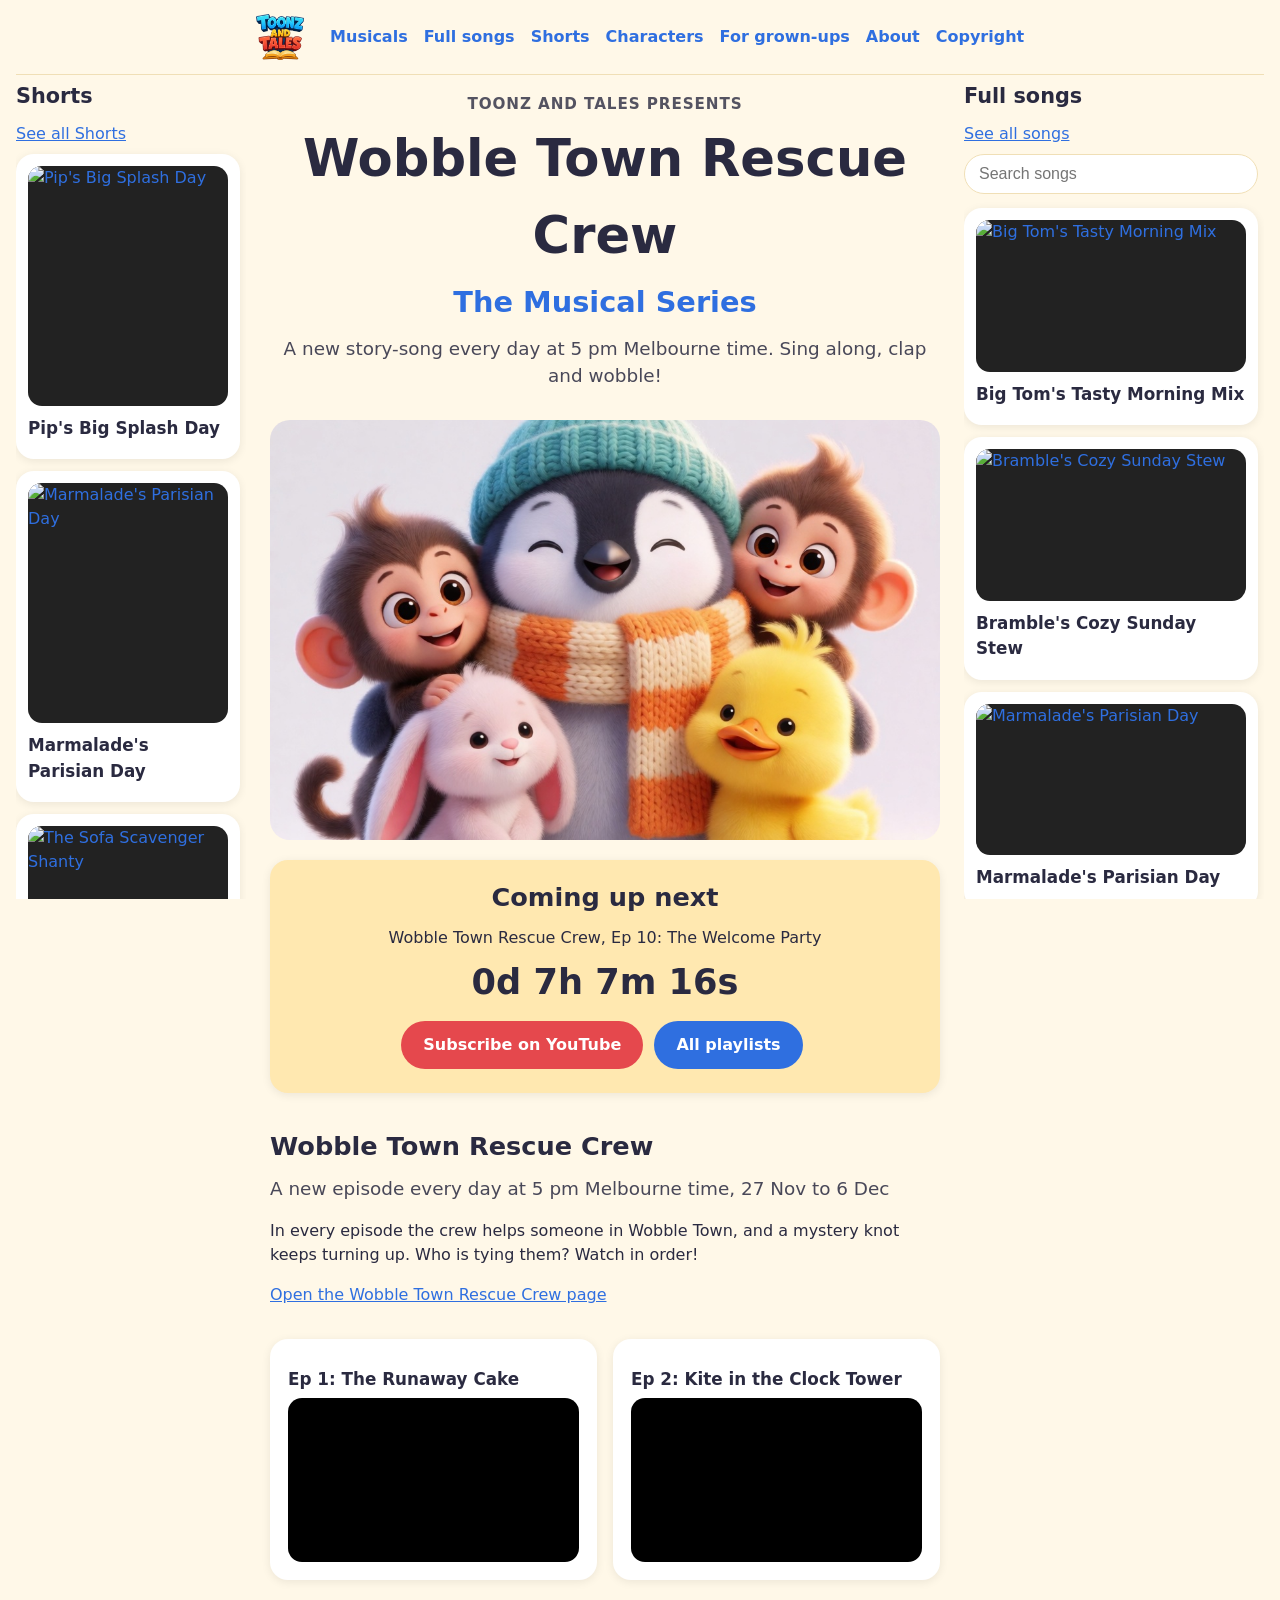
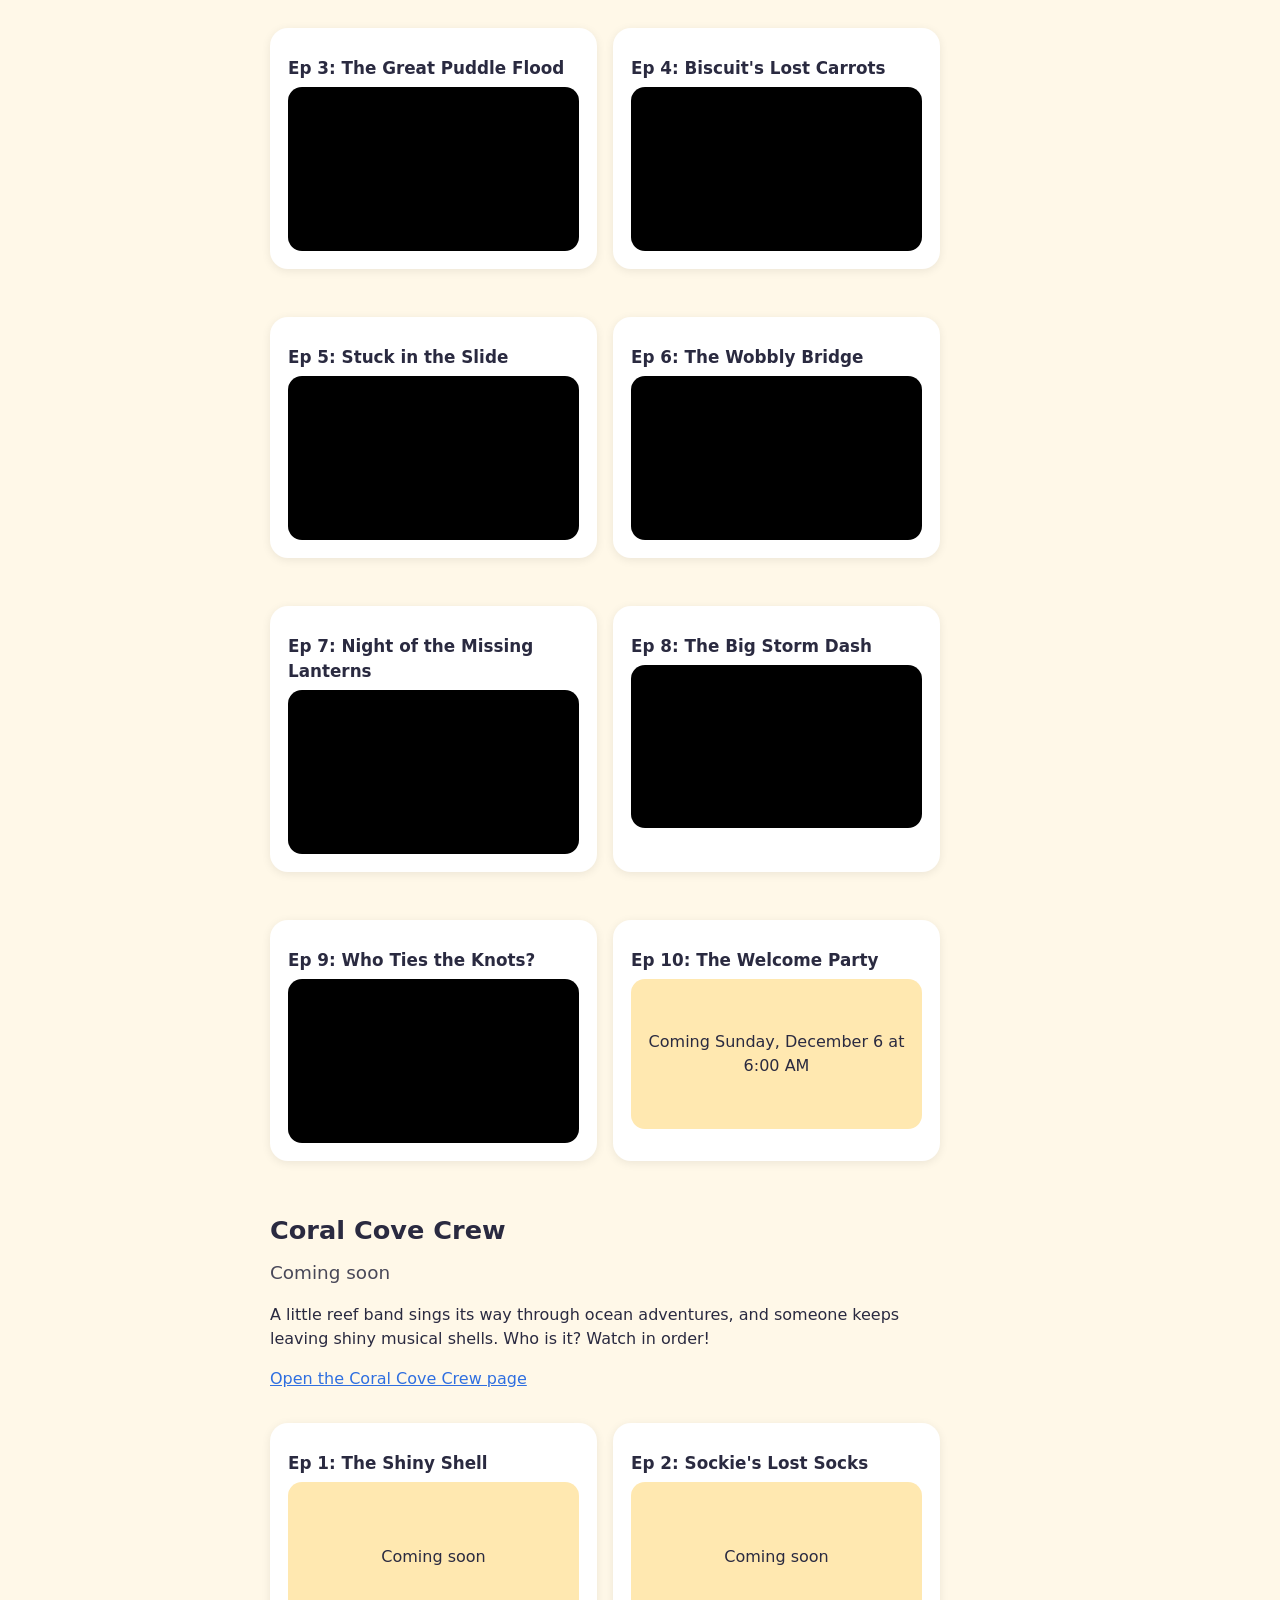
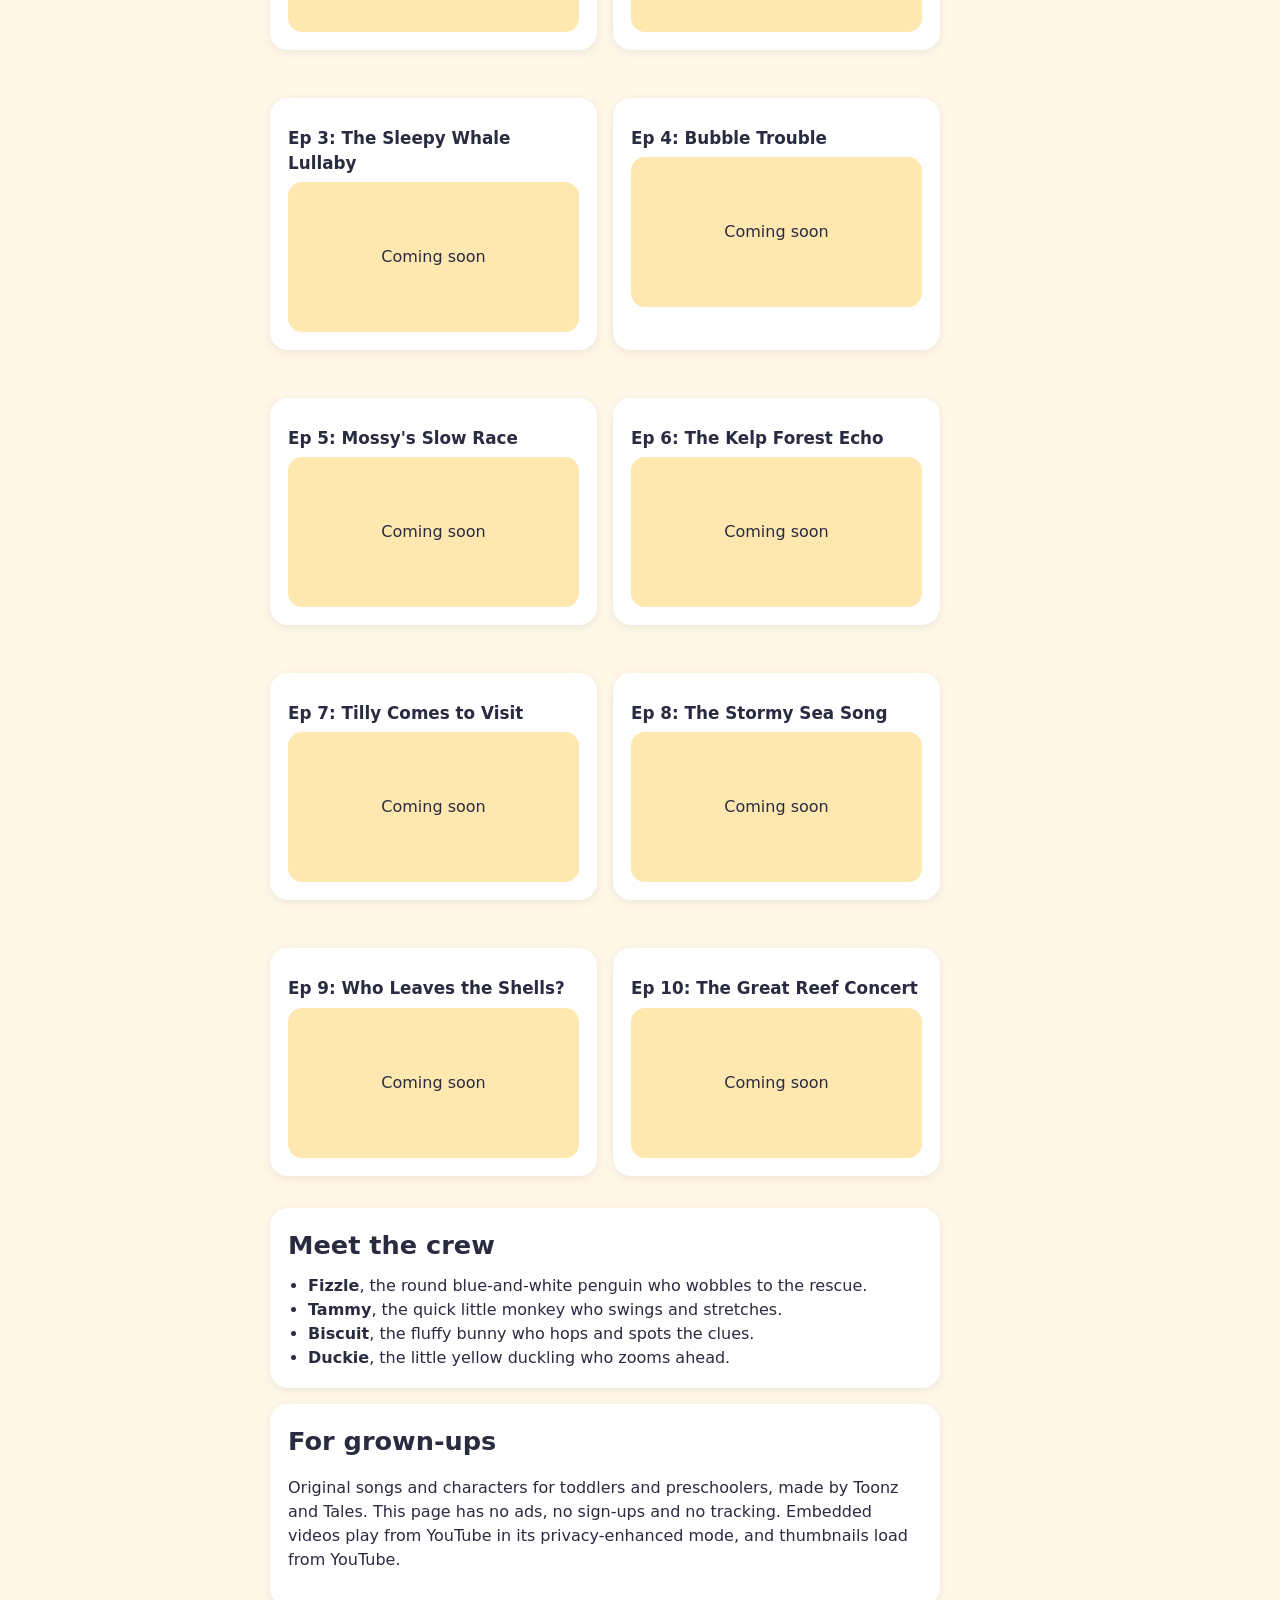
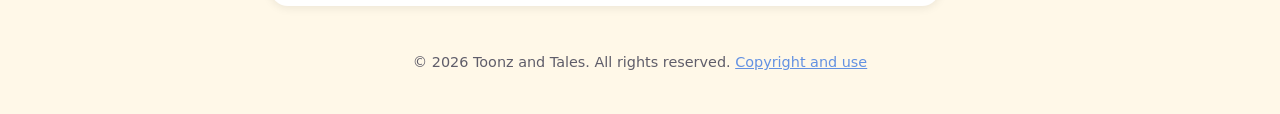
==== index.html @ c8cd6791 "Update videos" ====
<!doctype html>
<html lang="en">
<head>
<meta charset="utf-8">
<meta name="viewport" content="width=device-width, initial-scale=1">
<title>Toonz and Tales | Songs and stories for little ones</title>
<meta name="description" content="Original sing-along songs and Wobble Town Rescue Crew story-songs, a new episode every day. Made for toddlers and preschoolers.">
<meta property="og:title" content="Toonz and Tales">
<meta property="og:description" content="A new Wobble Town story-song every day at 5 pm Melbourne time.">
<meta property="og:image" content="crew.jpg">
<link rel="icon" type="image/png" sizes="192x192" href="/favicon.png">
<link rel="icon" href="/favicon.ico" sizes="any">
<link rel="apple-touch-icon" href="/apple-touch-icon.png">
<style>
  :root{--bg:#fff8e8;--ink:#2a2a40;--card:#ffffff;--accent:#e5484d;--accent2:#2f6fe0;--soft:#ffe8b0;--line:#f0dfb6}
  @media (prefers-color-scheme:dark){:root{--bg:#1c1b2e;--ink:#f5f1e6;--card:#2a2942;--soft:#3a3860;--line:#3a3860;--accent:#ff6b6b;--accent2:#6aa0ff}}
  *{box-sizing:border-box}
  body{margin:0;font-family:"Segoe UI",system-ui,sans-serif;background:var(--bg);color:var(--ink);line-height:1.5}
  a{color:var(--accent2)}
  .wrap{max-width:1500px;margin:0 auto;padding:0 16px}
  .layout{display:grid;gap:24px;grid-template-columns:minmax(0,1fr);grid-template-areas:"main" "songs" "shorts"}
  .layout>main{grid-area:main;min-width:0}
  .layout>#songs{grid-area:songs}
  .layout>#shorts{grid-area:shorts}
  @media (min-width:1100px){
    .layout{grid-template-columns:230px minmax(0,1fr) 300px;grid-template-areas:"shorts main songs"}
    .layout>aside{position:sticky;top:64px;align-self:start;max-height:calc(100vh - 76px);overflow:auto;padding-right:6px}
  }
  @keyframes flash{0%{box-shadow:0 0 0 0 var(--accent)}30%{box-shadow:0 0 0 6px var(--accent)}100%{box-shadow:0 0 0 0 transparent}}
  aside.flash{animation:flash 1.4s ease-out;border-radius:16px}
  aside h2{margin:6px 0 10px;font-size:1.3rem}
  aside .grid{grid-template-columns:1fr;gap:12px}
  aside .card{margin:0;padding:12px}
  #shorts .thumb{padding-top:120%}
  #songs .thumb{padding-top:56.25%}
  @media (min-width:700px) and (max-width:1099px){aside .grid{grid-template-columns:repeat(auto-fill,minmax(200px,1fr))}}
  html{scroll-padding-top:64px;scroll-behavior:smooth}
  nav{display:flex;gap:16px;flex-wrap:wrap;justify-content:center;padding:14px 0;font-weight:600;position:sticky;top:0;z-index:50;background:var(--bg);box-shadow:0 0 0 100vmax var(--bg);clip-path:inset(0 -100vmax);border-bottom:1px solid var(--line)}
  nav a{text-decoration:none}
  nav{align-items:center}
  nav .brand{display:flex;align-items:center;margin-right:10px}
  nav .brand img{height:46px;width:auto;display:block}
  .kicker{margin:0 0 4px;font-weight:700;letter-spacing:.06em;text-transform:uppercase;font-size:.95rem;opacity:.8}
  .series{margin:0 0 10px;font-size:clamp(1.2rem,3.4vw,1.8rem);font-weight:800;color:var(--accent2)}
  header{padding:18px 0 10px;text-align:center}
  h1{font-size:clamp(2rem,6vw,3.2rem);margin:0 0 8px}
  .tag{font-size:1.15rem;opacity:.85;margin:0}
  .hero img{width:100%;max-height:420px;object-fit:cover;border-radius:20px;display:block;margin:20px 0}
  .card{background:var(--card);border-radius:18px;padding:18px;margin:16px 0;box-shadow:0 2px 10px rgba(0,0,0,.08)}
  .next{background:var(--soft);text-align:center}
  #count{font-size:clamp(1.4rem,5vw,2.2rem);font-weight:700;margin:6px 0}
  .btn{display:inline-block;background:var(--accent);color:#fff;text-decoration:none;font-weight:700;padding:12px 22px;border-radius:999px;margin:6px 6px 6px 0}
  .btn.alt{background:var(--accent2)}
  .grid{display:grid;gap:16px;grid-template-columns:repeat(auto-fill,minmax(270px,1fr))}
  .frame{position:relative;padding-top:56.25%;border-radius:14px;overflow:hidden;background:#000}
  .frame iframe{position:absolute;inset:0;width:100%;height:100%;border:0}
  .soon{display:grid;place-items:center;text-align:center;background:var(--soft);border-radius:14px;padding:30px 12px;min-height:150px}
  .thumb{display:block;position:relative;padding-top:56.25%;border-radius:14px;overflow:hidden;background:#222}
  .thumb img{position:absolute;inset:0;width:100%;height:100%;object-fit:cover}
  .short .thumb{padding-top:140%}
  h2{margin:34px 0 10px;font-size:1.6rem}
  h3{margin:10px 0 6px;font-size:1.05rem}
  ul.crew{padding-left:20px;margin:0}
  .empty{opacity:.7}
  footer{text-align:center;opacity:.75;font-size:.9rem;padding:30px 0 40px}
</style>



<!--SEO-HEAD-->
<link rel="canonical" href="https://toonzandtales.github.io/">
<meta name="robots" content="index,follow,max-image-preview:large,max-video-preview:-1">
<meta property="og:type" content="website">
<meta property="og:url" content="https://toonzandtales.github.io/">
<meta property="og:image" content="https://toonzandtales.github.io/crew.jpg">
<meta name="twitter:card" content="summary_large_image">
<link rel="alternate" type="text/plain" href="https://toonzandtales.github.io/llms.txt" title="Summary for language models">
<script type="application/ld+json">[{"@context":"https://schema.org","@type":"WebSite","name":"Toonz and Tales","url":"https://toonzandtales.github.io/","description":"Original sing-along songs and weekly story-song musicals for toddlers and preschoolers."},{"@context":"https://schema.org","@type":"Organization","name":"Toonz and Tales","url":"https://toonzandtales.github.io/","logo":"https://toonzandtales.github.io/crew.jpg","sameAs":["https://www.youtube.com/@ToonzAndTales"]},{"@context":"https://schema.org","@type":"TVSeries","name":"Wobble Town Rescue Crew","description":"In every episode the crew helps someone in Wobble Town, and a mystery knot keeps turning up. Who is tying them? Watch in order!","url":"https://toonzandtales.github.io/wobble-town/","image":"https://toonzandtales.github.io/characters/img/fizzle-and-friends.jpg","genre":"Kids music","numberOfEpisodes":10,"productionCompany":{"@type":"Organization","name":"Toonz and Tales"}},{"@context":"https://schema.org","@type":"TVSeries","name":"Coral Cove Crew","description":"A little reef band sings its way through ocean adventures, and someone keeps leaving shiny musical shells. Who is it? Watch in order!","url":"https://toonzandtales.github.io/coral-cove/","image":"https://toonzandtales.github.io/characters/img/coral-cove-crew.jpg","genre":"Kids music","numberOfEpisodes":10,"productionCompany":{"@type":"Organization","name":"Toonz and Tales"}},{"@context":"https://schema.org","@type":"VideoObject","name":"Wobble Town Rescue Crew, Ep 1: The Runaway Cake","description":"Episode 1 of Wobble Town Rescue Crew, a weekly sing-along story-song for toddlers and preschoolers.","thumbnailUrl":"https://i.ytimg.com/vi/CPR_nVhjciA/hqdefault.jpg","uploadDate":"2026-11-25T05:24:04.657Z","embedUrl":"https://www.youtube.com/embed/CPR_nVhjciA","contentUrl":"https://www.youtube.com/watch?v=CPR_nVhjciA","isFamilyFriendly":true,"publisher":{"@type":"Organization","name":"Toonz and Tales"}},{"@context":"https://schema.org","@type":"VideoObject","name":"Big Tom's Tasty Morning Mix","description":"A sing-along kids song by Toonz and Tales.","thumbnailUrl":"https://i.ytimg.com/vi/O6t5YRpxV4g/hqdefault.jpg","uploadDate":"2026-11-22T18:20:29.760Z","embedUrl":"https://www.youtube.com/embed/O6t5YRpxV4g","contentUrl":"https://www.youtube.com/watch?v=O6t5YRpxV4g","isFamilyFriendly":true,"publisher":{"@type":"Organization","name":"Toonz and Tales"}},{"@context":"https://schema.org","@type":"VideoObject","name":"Bramble's Cozy Sunday Stew","description":"A sing-along kids song by Toonz and Tales.","thumbnailUrl":"https://i.ytimg.com/vi/dH3qv6Fz60w/hqdefault.jpg","uploadDate":"2026-11-22T08:47:10.599Z","embedUrl":"https://www.youtube.com/embed/dH3qv6Fz60w","contentUrl":"https://www.youtube.com/watch?v=dH3qv6Fz60w","isFamilyFriendly":true,"publisher":{"@type":"Organization","name":"Toonz and Tales"}},{"@context":"https://schema.org","@type":"VideoObject","name":"Marmalade's Parisian Day","description":"A sing-along kids song by Toonz and Tales.","thumbnailUrl":"https://i.ytimg.com/vi/Ny1HU6Z0jtk/hqdefault.jpg","uploadDate":"2026-11-22T04:47:27.176Z","embedUrl":"https://www.youtube.com/embed/Ny1HU6Z0jtk","contentUrl":"https://www.youtube.com/watch?v=Ny1HU6Z0jtk","isFamilyFriendly":true,"publisher":{"@type":"Organization","name":"Toonz and Tales"}},{"@context":"https://schema.org","@type":"VideoObject","name":"Mina's Stardust Count","description":"A sing-along kids song by Toonz and Tales.","thumbnailUrl":"https://i.ytimg.com/vi/t1vUrQsjlvI/hqdefault.jpg","uploadDate":"2026-11-22T14:58:28.505Z","embedUrl":"https://www.youtube.com/embed/t1vUrQsjlvI","contentUrl":"https://www.youtube.com/watch?v=t1vUrQsjlvI","isFamilyFriendly":true,"publisher":{"@type":"Organization","name":"Toonz and Tales"}},{"@context":"https://schema.org","@type":"VideoObject","name":"Pip's Big Splash Day","description":"A sing-along kids song by Toonz and Tales.","thumbnailUrl":"https://i.ytimg.com/vi/-ytxK56r62A/hqdefault.jpg","uploadDate":"2026-11-22T04:47:18.398Z","embedUrl":"https://www.youtube.com/embed/-ytxK56r62A","contentUrl":"https://www.youtube.com/watch?v=-ytxK56r62A","isFamilyFriendly":true,"publisher":{"@type":"Organization","name":"Toonz and Tales"}},{"@context":"https://schema.org","@type":"VideoObject","name":"Polite Paws and Roar","description":"A sing-along kids song by Toonz and Tales.","thumbnailUrl":"https://i.ytimg.com/vi/LEQ7MlkByX8/hqdefault.jpg","uploadDate":"2026-11-22T12:16:39.323Z","embedUrl":"https://www.youtube.com/embed/LEQ7MlkByX8","contentUrl":"https://www.youtube.com/watch?v=LEQ7MlkByX8","isFamilyFriendly":true,"publisher":{"@type":"Organization","name":"Toonz and Tales"}},{"@context":"https://schema.org","@type":"VideoObject","name":"The Sofa Scavenger Shanty","description":"A sing-along kids song by Toonz and Tales.","thumbnailUrl":"https://i.ytimg.com/vi/3wJ2c8BfStg/hqdefault.jpg","uploadDate":"2026-11-22T04:47:34.574Z","embedUrl":"https://www.youtube.com/embed/3wJ2c8BfStg","contentUrl":"https://www.youtube.com/watch?v=3wJ2c8BfStg","isFamilyFriendly":true,"publisher":{"@type":"Organization","name":"Toonz and Tales"}},{"@context":"https://schema.org","@type":"VideoObject","name":"Zuzu's Sky Swim","description":"A sing-along kids song by Toonz and Tales.","thumbnailUrl":"https://i.ytimg.com/vi/DzsxuQw3p8Q/hqdefault.jpg","uploadDate":"2026-11-22T16:33:25.441Z","embedUrl":"https://www.youtube.com/embed/DzsxuQw3p8Q","contentUrl":"https://www.youtube.com/watch?v=DzsxuQw3p8Q","isFamilyFriendly":true,"publisher":{"@type":"Organization","name":"Toonz and Tales"}}]</script>
<!--/SEO-HEAD-->
</head>
<body>
<div class="wrap">
  <nav aria-label="Sections">
    <a class="brand" href="/" aria-label="Toonz and Tales home"><img src="/logo.png" alt="Toonz and Tales"></a>
    <a href="#musicals">Musicals</a>
    <a href="/songs/">Full songs</a>
    <a href="/shorts/">Shorts</a>
    <a href="/characters/">Characters</a>
    <a href="#grownups">For grown-ups</a>
    <a href="/about/">About</a>
    <a href="/copyright/">Copyright</a>
  </nav>

  <div class="layout">
  <main>
  <header>
    <p class="kicker">Toonz and Tales presents</p>
    <h1 id="seriesName">Wobble Town Rescue Crew</h1>
    <p class="series" id="seriesSub">The Musical Series</p>
    <p class="tag">A new story-song every day at 5 pm Melbourne time. Sing along, clap and wobble!</p>
  </header>

  <div class="hero"><img src="crew.jpg" alt="Fizzle the penguin, Tammy the monkey, Biscuit the bunny and Duckie the duckling"></div>

  <section class="card next" aria-live="polite">
    <h2 style="margin-top:0">Coming up next</h2>
    <div id="nextTitle"></div>
    <div id="count">&nbsp;</div>
    <div>
      <a class="btn" href="https://www.youtube.com/@ToonzAndTales?sub_confirmation=1" target="_blank" rel="noopener">Subscribe on YouTube</a>
      <a class="btn alt" href="https://www.youtube.com/@ToonzAndTales/playlists" target="_blank" rel="noopener">All playlists</a>
    </div>
  </section>

  <section id="musicals"></section>

  

  

  <section id="crew" class="card">
    <h2 style="margin-top:0">Meet the crew</h2>
    <ul class="crew">
      <li><b>Fizzle</b>, the round blue-and-white penguin who wobbles to the rescue.</li>
      <li><b>Tammy</b>, the quick little monkey who swings and stretches.</li>
      <li><b>Biscuit</b>, the fluffy bunny who hops and spots the clues.</li>
      <li><b>Duckie</b>, the little yellow duckling who zooms ahead.</li>
    </ul>
  </section>

  <section id="grownups" class="card">
    <h2 style="margin-top:0">For grown-ups</h2>
    <p>Original songs and characters for toddlers and preschoolers, made by Toonz and Tales. This page has no ads, no sign-ups and no tracking. Embedded videos play from YouTube in its privacy-enhanced mode, and thumbnails load from YouTube.</p>
  </section>

  
  </main>
  <aside id="songs" aria-label="Full songs">
    <h2>Full songs</h2>
    <p style="margin:0 0 8px"><a href="/songs/">See all songs</a></p>
    <input id="search" type="search" placeholder="Search songs" aria-label="Search songs" style="width:100%;padding:10px 14px;border-radius:999px;border:1px solid var(--line);background:var(--card);color:var(--ink);font-size:1rem">
    <div class="grid" id="songGrid" style="margin-top:14px"></div>
    <p><button class="btn alt" id="moreSongs" hidden style="border:0;cursor:pointer">Show more songs</button></p>
    <p class="empty" id="songEmpty" hidden>New songs are on the way.</p>
  </aside>
  <aside id="shorts" aria-label="Shorts">
    <h2>Shorts</h2>
    <p style="margin:0 0 8px"><a href="/shorts/">See all Shorts</a></p>
    <div class="grid" id="shortGrid"></div>
    <p class="empty" id="shortEmpty" hidden>Short clips are coming soon.</p>
  </aside>
</div>
                              
  
                  
              <!--STATIC-INDEX-->
<div id="static-index"><h2>All videos</h2><h3>Wobble Town Rescue Crew</h3><p>In every episode the crew helps someone in Wobble Town, and a mystery knot keeps turning up. Who is tying them? Watch in order!</p><ol><li><a href="https://www.youtube.com/watch?v=CPR_nVhjciA" target="_blank" rel="noopener">Ep 1: The Runaway Cake</a></li></ol><h3>Coral Cove Crew</h3><p>A little reef band sings its way through ocean adventures, and someone keeps leaving shiny musical shells. Who is it? Watch in order!</p><ol></ol><h3>Songs</h3><ul><li><a href="https://www.youtube.com/watch?v=O6t5YRpxV4g" target="_blank" rel="noopener">Big Tom's Tasty Morning Mix</a></li><li><a href="https://www.youtube.com/watch?v=dH3qv6Fz60w" target="_blank" rel="noopener">Bramble's Cozy Sunday Stew</a></li><li><a href="https://www.youtube.com/watch?v=Ny1HU6Z0jtk" target="_blank" rel="noopener">Marmalade's Parisian Day</a></li><li><a href="https://www.youtube.com/watch?v=t1vUrQsjlvI" target="_blank" rel="noopener">Mina's Stardust Count</a></li><li><a href="https://www.youtube.com/watch?v=-ytxK56r62A" target="_blank" rel="noopener">Pip's Big Splash Day</a></li><li><a href="https://www.youtube.com/watch?v=LEQ7MlkByX8" target="_blank" rel="noopener">Polite Paws and Roar</a></li><li><a href="https://www.youtube.com/watch?v=3wJ2c8BfStg" target="_blank" rel="noopener">The Sofa Scavenger Shanty</a></li><li><a href="https://www.youtube.com/watch?v=DzsxuQw3p8Q" target="_blank" rel="noopener">Zuzu's Sky Swim</a></li></ul><h3>Shorts</h3><ul><li><a href="https://www.youtube.com/watch?v=U56f0s_wBjw" target="_blank" rel="noopener">Pip's Big Splash Day</a></li><li><a href="https://www.youtube.com/watch?v=TzFqGktpkzI" target="_blank" rel="noopener">Marmalade's Parisian Day</a></li><li><a href="https://www.youtube.com/watch?v=INZGyprFcrI" target="_blank" rel="noopener">The Sofa Scavenger Shanty</a></li><li><a href="https://www.youtube.com/watch?v=GIYrZ2pEJ_w" target="_blank" rel="noopener">Bramble's Cozy Sunday Stew</a></li><li><a href="https://www.youtube.com/watch?v=Dga81PP4SZY" target="_blank" rel="noopener">Polite Paws and Roar</a></li><li><a href="https://www.youtube.com/watch?v=ZYbr4voJUFg" target="_blank" rel="noopener">Mina's Stardust Count</a></li><li><a href="https://www.youtube.com/watch?v=wjUPsBioOWI" target="_blank" rel="noopener">Zuzu's Sky Swim</a></li><li><a href="https://www.youtube.com/watch?v=_QBNHRAqLg0" target="_blank" rel="noopener">Big Tom's Tasty Morning Mix</a></li></ul><p><a href="https://www.youtube.com/@ToonzAndTales" target="_blank" rel="noopener">Toonz and Tales on YouTube</a></p></div>
<!--/STATIC-INDEX-->
  <footer>&copy; 2026 Toonz and Tales. All rights reserved. <a href="/copyright/">Copyright and use</a></footer>
</div>

<script>
  function el(tag, cls, text){ var e=document.createElement(tag); if(cls) e.className=cls; if(text) e.textContent=text; return e; }
  function thumb(id, title){
    var a=el("a","thumb"); a.href="https://www.youtube.com/watch?v="+id; a.target="_blank"; a.rel="noopener"; a.title=title;
    var i=el("img"); i.src="https://i.ytimg.com/vi/"+id+"/hqdefault.jpg"; i.alt=title; i.loading="lazy"; a.appendChild(i); return a;
  }
  var nextUp = null;

  // One section per musical. m.schedule[n-1] is episode n's release time (null = not scheduled yet, shown as "Coming soon");
  // "planned" holds the working titles. Series with nothing released yet come after the ones that are running.
  function renderMusical(m, host){
    var now=Date.now(), made={}, sched=m.schedule||[];
    (m.episodes||[]).forEach(function(e){ made[e.n]=e; });
    var sec=el("div"); sec.id=m.slug;
    sec.appendChild(el("h2",null,m.name));
    if(m.scheduleText) sec.appendChild(el("p","tag",m.scheduleText));
    sec.appendChild(el("p",null,m.blurb)); var pl=el("p"); var pa=el("a",null,"Open the "+m.name+" page"); pa.href="/"+m.slug+"/"; pl.appendChild(pa); sec.appendChild(pl);
    var grid=el("div","grid"); sec.appendChild(grid);
    var total=Math.max(m.planned.length, (m.episodes||[]).length);
    for(var n=1;n<=total;n++){
      var e=made[n], t=sched[n-1]?Date.parse(sched[n-1]):NaN, box=el("div","card");
      box.appendChild(el("h3",null,"Ep "+n+": "+(e?e.title:m.planned[n-1])));
      if(isNaN(t)){
        box.appendChild(el("div","soon","Coming soon"));
      } else if(e && t<=now){
        var f=el("div","frame"), i=el("iframe");
        i.src="https://www.youtube-nocookie.com/embed/"+e.id; i.title="Ep "+n+": "+e.title; i.loading="lazy"; i.allowFullscreen=true;
        f.appendChild(i); box.appendChild(f);
      } else {
        box.appendChild(el("div","soon","Coming "+new Date(t).toLocaleString([],{weekday:"long",day:"numeric",month:"long",hour:"numeric",minute:"2-digit"})));
        if(!nextUp || t<nextUp.t) nextUp={musical:m.name,n:n,title:(e?e.title:m.planned[n-1]),t:t};
      }
      grid.appendChild(box);
    }
    host.appendChild(sec);
  }

  // Song library: search box and "show more" so a long list stays quick.
  function songLibrary(songs){
    var grid=document.getElementById("songGrid"), more=document.getElementById("moreSongs"), q=document.getElementById("search"), shown=12, term="";
    if(!songs.length){ document.getElementById("songEmpty").hidden=false; q.hidden=true; return; }
    function draw(){
      grid.textContent="";
      var list=songs.filter(function(s){ return s.title.toLowerCase().indexOf(term)>-1; });
      list.slice(0,shown).forEach(function(v){ var c=el("div","card"); c.appendChild(thumb(v.id,v.title)); c.appendChild(el("h3",null,v.title)); grid.appendChild(c); });
      more.hidden = list.length<=shown;
      if(!list.length) grid.appendChild(el("p","empty","No songs match that search."));
    }
    q.addEventListener("input",function(){ term=q.value.trim().toLowerCase(); shown=12; draw(); });
    more.addEventListener("click",function(){ shown+=12; draw(); });
    draw();
  }
  function shortsGrid(list){
    var g=document.getElementById("shortGrid");
    if(!list.length){ document.getElementById("shortEmpty").hidden=false; return; }
    list.forEach(function(v){ var c=el("div","card short"); c.appendChild(thumb(v.id,v.title)); c.appendChild(el("h3",null,v.title)); g.appendChild(c); });
  }
  function startCount(){
    var count=document.getElementById("count"), title=document.getElementById("nextTitle");
    (function tick(){
      if(!nextUp){ title.textContent="Watch the newest episodes below."; count.textContent=""; return; }
      title.textContent=nextUp.musical+", Ep "+nextUp.n+": "+nextUp.title;
      var d=nextUp.t-Date.now();
      if(d<=0){ location.reload(); return; }
      var days=Math.floor(d/864e5),h=Math.floor(d%864e5/36e5),m=Math.floor(d%36e5/6e4),s=Math.floor(d%6e4/1e3);
      count.textContent=days+"d "+h+"h "+m+"m "+s+"s";
      setTimeout(tick,1000);
    })();
  }

  fetch("videos.json",{cache:"no-store"}).then(function(r){return r.json();}).catch(function(){return {musicals:[],songs:[],shorts:[]};}).then(function(data){
    var fm=(data.musicals||[]).filter(function(m){return m.featured;})[0]||(data.musicals||[])[0]; if(fm){document.getElementById("seriesName").textContent=fm.name; document.getElementById("seriesSub").textContent=fm.subtitle||"The Musical Series";}
    var host=document.getElementById("musicals"); var st=document.getElementById("static-index"); if(st) st.remove();
    var started=function(m){ return (m.schedule||[]).some(function(s){ return s; }) ? 0 : 1; };
    (data.musicals||[]).slice().sort(function(a,b){ return (b.featured?1:0)-(a.featured?1:0) || started(a)-started(b); }).forEach(function(m){ renderMusical(m,host); });
    songLibrary(data.songs||[]);
    shortsGrid(data.shorts||[]);
    startCount();
  });

  // Nav links: on wide screens Shorts and Full songs are side columns that are already on screen,
  // so scroll the page to the top, reset the column to its first item, and flash it so the click is visible.
  document.querySelectorAll('nav a[href^="#"]').forEach(function(a){
    a.addEventListener("click",function(ev){
      var t=document.querySelector(a.getAttribute("href"));
      if(!t || t.tagName!=="ASIDE" || !window.matchMedia("(min-width:1100px)").matches) return;
      ev.preventDefault();
      window.scrollTo({top:0,behavior:"smooth"});
      t.scrollTo({top:0,behavior:"smooth"});
      t.classList.remove("flash"); void t.offsetWidth; t.classList.add("flash");
      if(t.id==="songs"){ var q=document.getElementById("search"); if(q) q.focus({preventScroll:true}); }
    });
  });
  var navClicks=true;
</script>
</body>
</html>
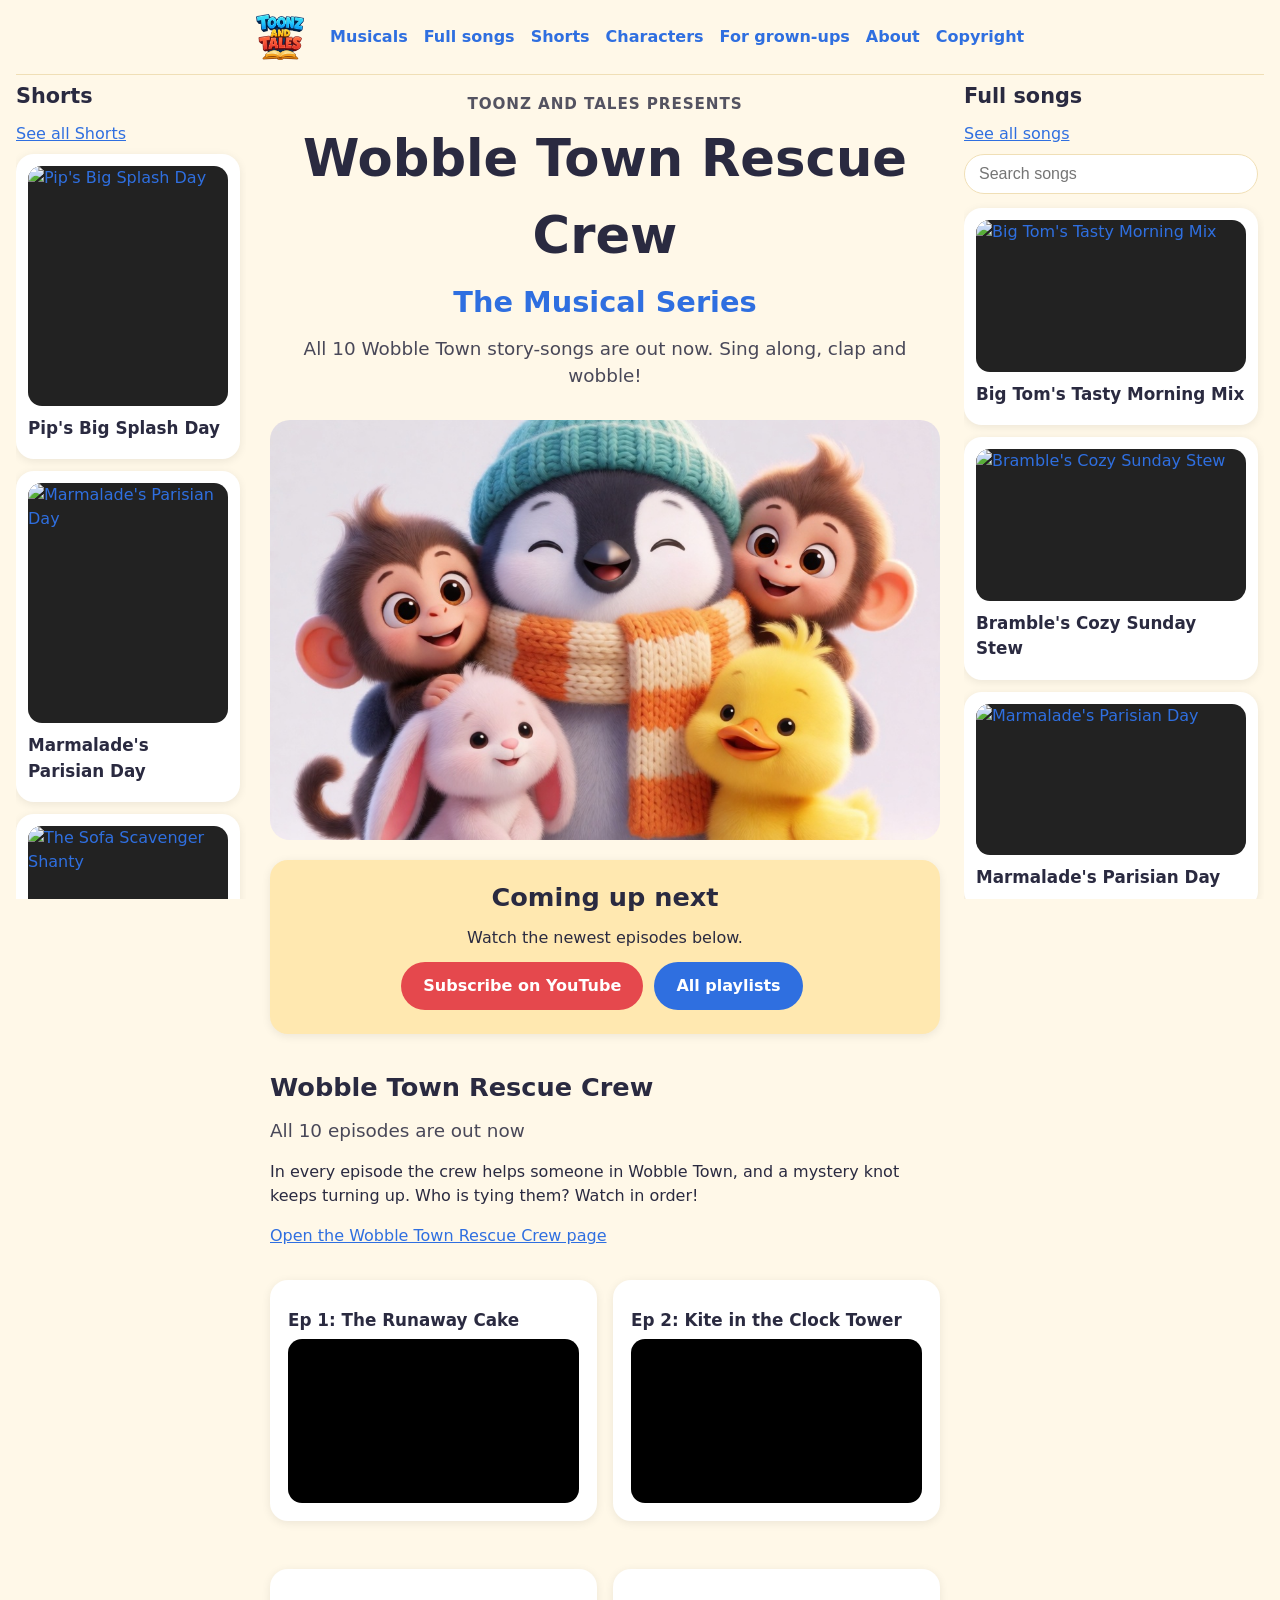
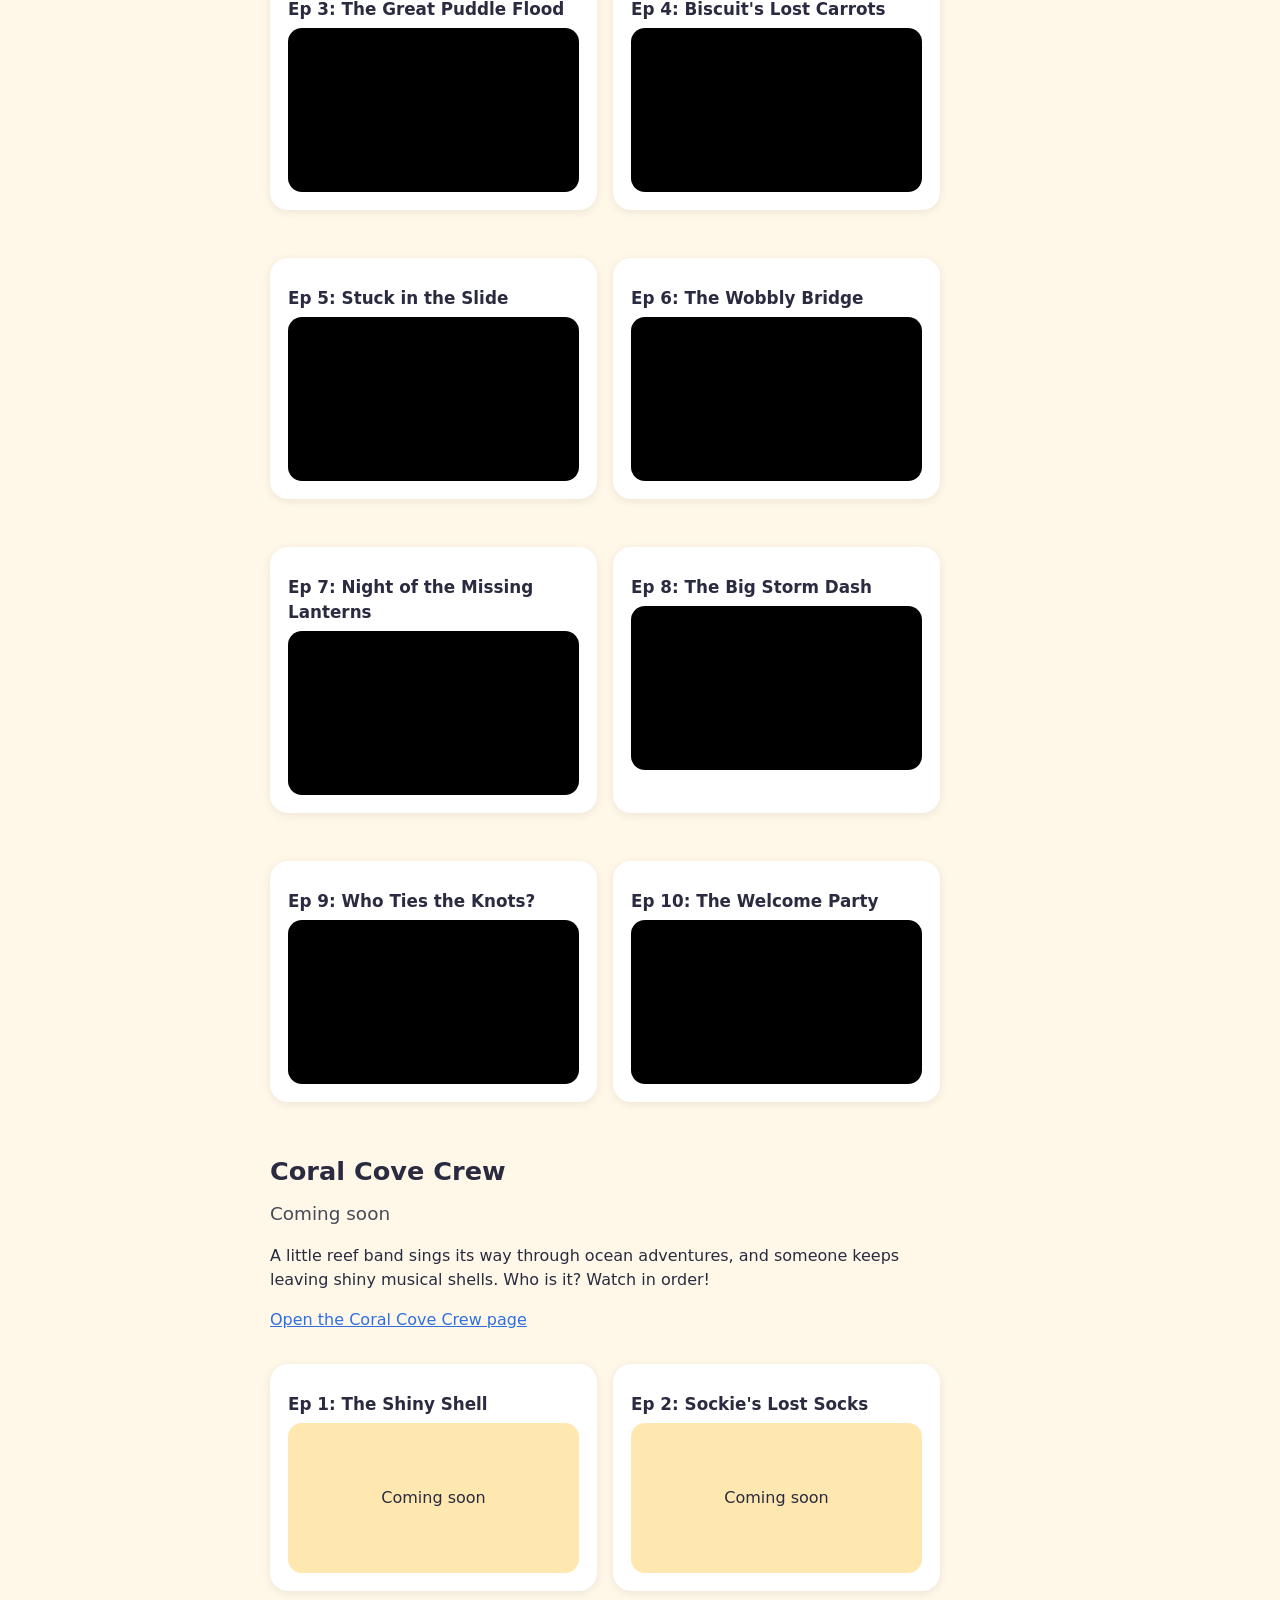
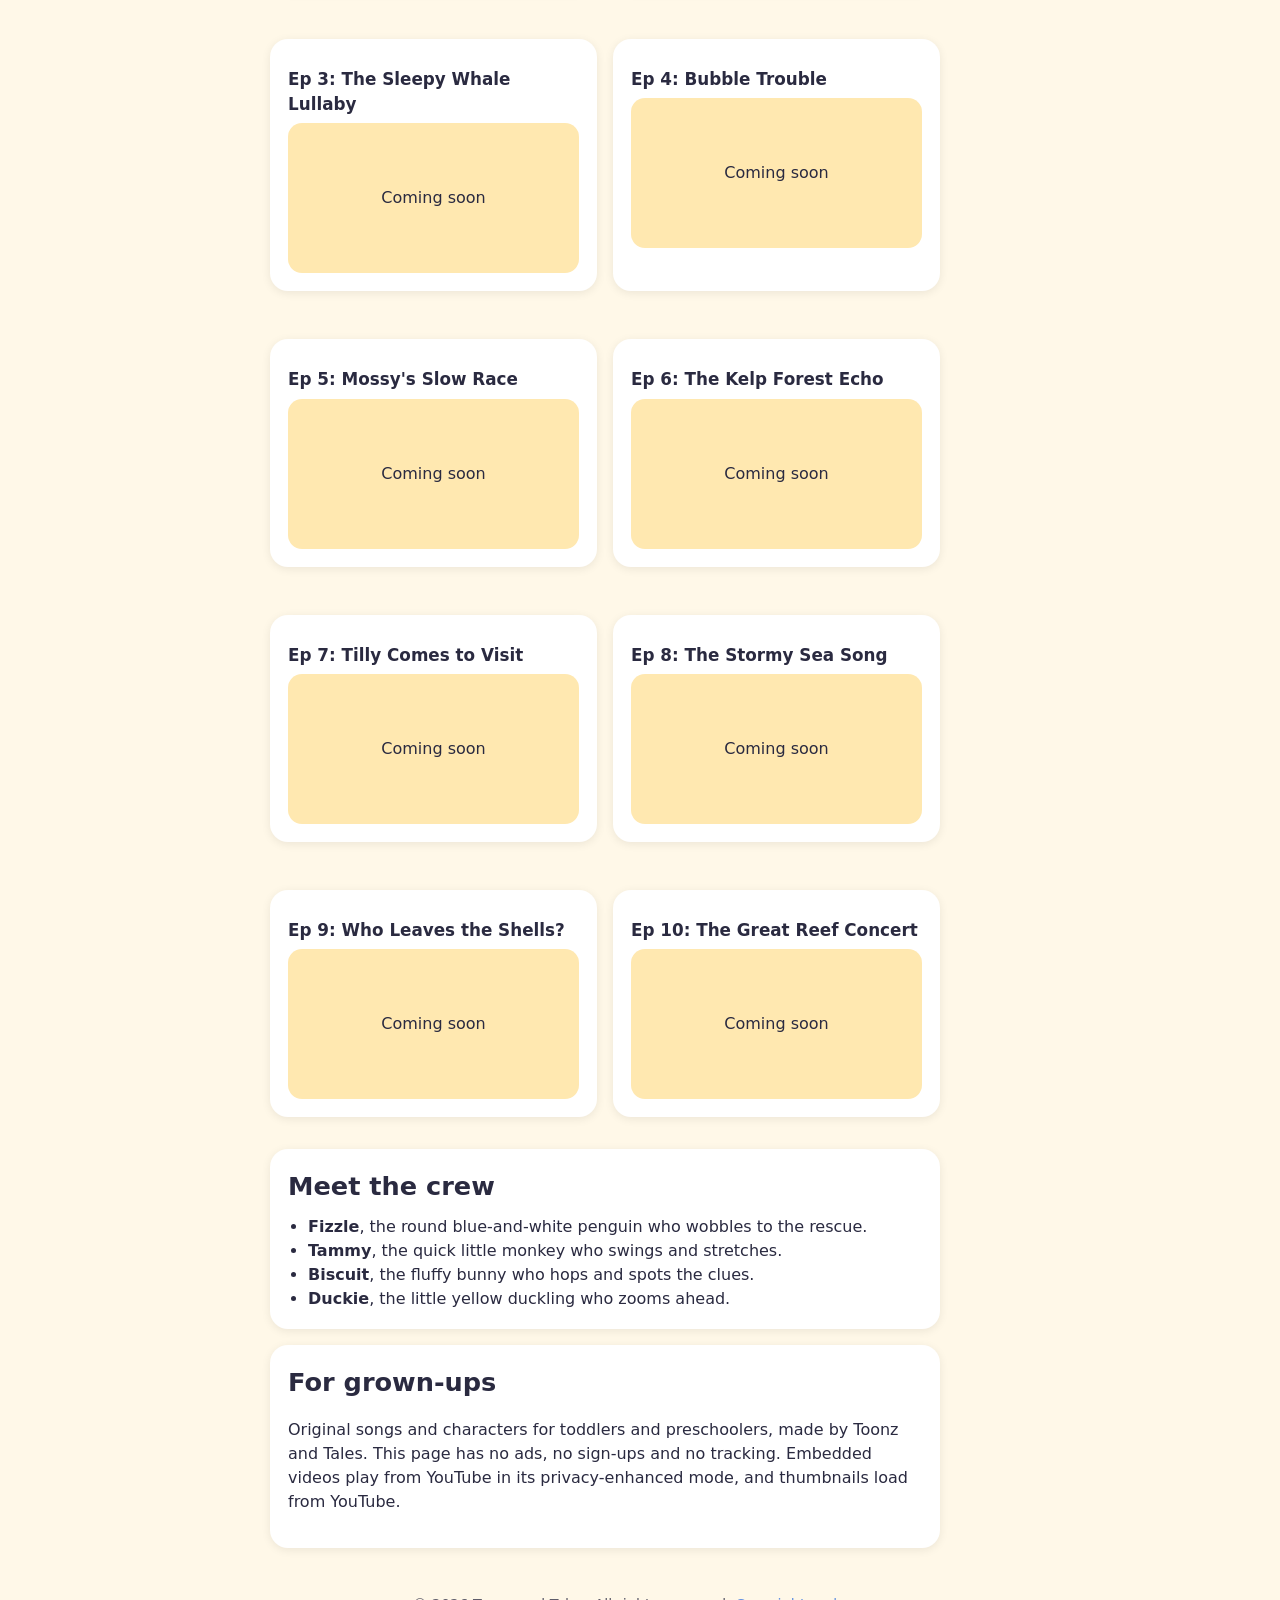
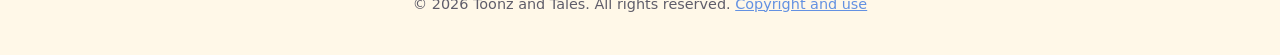
==== commit aa6ecd0f: "Update videos" ====
--- a/index.html
+++ b/index.html
@@ -4,9 +4,9 @@
 <meta charset="utf-8">
 <meta name="viewport" content="width=device-width, initial-scale=1">
 <title>Toonz and Tales | Songs and stories for little ones</title>
-<meta name="description" content="Original sing-along songs and Wobble Town Rescue Crew story-songs, a new episode every day. Made for toddlers and preschoolers.">
+<meta name="description" content="Original sing-along songs and Wobble Town Rescue Crew story-songs, all 10 episodes out now. Made for toddlers and preschoolers.">
 <meta property="og:title" content="Toonz and Tales">
-<meta property="og:description" content="A new Wobble Town story-song every day at 5 pm Melbourne time.">
+<meta property="og:description" content="All 10 Wobble Town Rescue Crew story-songs are out now.">
 <meta property="og:image" content="crew.jpg">
 <link rel="icon" type="image/png" sizes="192x192" href="/favicon.png">
 <link rel="icon" href="/favicon.ico" sizes="any">
@@ -75,7 +75,7 @@
 <meta property="og:image" content="https://toonzandtales.github.io/crew.jpg">
 <meta name="twitter:card" content="summary_large_image">
 <link rel="alternate" type="text/plain" href="https://toonzandtales.github.io/llms.txt" title="Summary for language models">
-<script type="application/ld+json">[{"@context":"https://schema.org","@type":"WebSite","name":"Toonz and Tales","url":"https://toonzandtales.github.io/","description":"Original sing-along songs and weekly story-song musicals for toddlers and preschoolers."},{"@context":"https://schema.org","@type":"Organization","name":"Toonz and Tales","url":"https://toonzandtales.github.io/","logo":"https://toonzandtales.github.io/crew.jpg","sameAs":["https://www.youtube.com/@ToonzAndTales"]},{"@context":"https://schema.org","@type":"TVSeries","name":"Wobble Town Rescue Crew","description":"In every episode the crew helps someone in Wobble Town, and a mystery knot keeps turning up. Who is tying them? Watch in order!","url":"https://toonzandtales.github.io/wobble-town/","image":"https://toonzandtales.github.io/characters/img/fizzle-and-friends.jpg","genre":"Kids music","numberOfEpisodes":10,"productionCompany":{"@type":"Organization","name":"Toonz and Tales"}},{"@context":"https://schema.org","@type":"TVSeries","name":"Coral Cove Crew","description":"A little reef band sings its way through ocean adventures, and someone keeps leaving shiny musical shells. Who is it? Watch in order!","url":"https://toonzandtales.github.io/coral-cove/","image":"https://toonzandtales.github.io/characters/img/coral-cove-crew.jpg","genre":"Kids music","numberOfEpisodes":10,"productionCompany":{"@type":"Organization","name":"Toonz and Tales"}},{"@context":"https://schema.org","@type":"VideoObject","name":"Wobble Town Rescue Crew, Ep 1: The Runaway Cake","description":"Episode 1 of Wobble Town Rescue Crew, a weekly sing-along story-song for toddlers and preschoolers.","thumbnailUrl":"https://i.ytimg.com/vi/CPR_nVhjciA/hqdefault.jpg","uploadDate":"2026-11-25T05:24:04.657Z","embedUrl":"https://www.youtube.com/embed/CPR_nVhjciA","contentUrl":"https://www.youtube.com/watch?v=CPR_nVhjciA","isFamilyFriendly":true,"publisher":{"@type":"Organization","name":"Toonz and Tales"}},{"@context":"https://schema.org","@type":"VideoObject","name":"Big Tom's Tasty Morning Mix","description":"A sing-along kids song by Toonz and Tales.","thumbnailUrl":"https://i.ytimg.com/vi/O6t5YRpxV4g/hqdefault.jpg","uploadDate":"2026-11-22T18:20:29.760Z","embedUrl":"https://www.youtube.com/embed/O6t5YRpxV4g","contentUrl":"https://www.youtube.com/watch?v=O6t5YRpxV4g","isFamilyFriendly":true,"publisher":{"@type":"Organization","name":"Toonz and Tales"}},{"@context":"https://schema.org","@type":"VideoObject","name":"Bramble's Cozy Sunday Stew","description":"A sing-along kids song by Toonz and Tales.","thumbnailUrl":"https://i.ytimg.com/vi/dH3qv6Fz60w/hqdefault.jpg","uploadDate":"2026-11-22T08:47:10.599Z","embedUrl":"https://www.youtube.com/embed/dH3qv6Fz60w","contentUrl":"https://www.youtube.com/watch?v=dH3qv6Fz60w","isFamilyFriendly":true,"publisher":{"@type":"Organization","name":"Toonz and Tales"}},{"@context":"https://schema.org","@type":"VideoObject","name":"Marmalade's Parisian Day","description":"A sing-along kids song by Toonz and Tales.","thumbnailUrl":"https://i.ytimg.com/vi/Ny1HU6Z0jtk/hqdefault.jpg","uploadDate":"2026-11-22T04:47:27.176Z","embedUrl":"https://www.youtube.com/embed/Ny1HU6Z0jtk","contentUrl":"https://www.youtube.com/watch?v=Ny1HU6Z0jtk","isFamilyFriendly":true,"publisher":{"@type":"Organization","name":"Toonz and Tales"}},{"@context":"https://schema.org","@type":"VideoObject","name":"Mina's Stardust Count","description":"A sing-along kids song by Toonz and Tales.","thumbnailUrl":"https://i.ytimg.com/vi/t1vUrQsjlvI/hqdefault.jpg","uploadDate":"2026-11-22T14:58:28.505Z","embedUrl":"https://www.youtube.com/embed/t1vUrQsjlvI","contentUrl":"https://www.youtube.com/watch?v=t1vUrQsjlvI","isFamilyFriendly":true,"publisher":{"@type":"Organization","name":"Toonz and Tales"}},{"@context":"https://schema.org","@type":"VideoObject","name":"Pip's Big Splash Day","description":"A sing-along kids song by Toonz and Tales.","thumbnailUrl":"https://i.ytimg.com/vi/-ytxK56r62A/hqdefault.jpg","uploadDate":"2026-11-22T04:47:18.398Z","embedUrl":"https://www.youtube.com/embed/-ytxK56r62A","contentUrl":"https://www.youtube.com/watch?v=-ytxK56r62A","isFamilyFriendly":true,"publisher":{"@type":"Organization","name":"Toonz and Tales"}},{"@context":"https://schema.org","@type":"VideoObject","name":"Polite Paws and Roar","description":"A sing-along kids song by Toonz and Tales.","thumbnailUrl":"https://i.ytimg.com/vi/LEQ7MlkByX8/hqdefault.jpg","uploadDate":"2026-11-22T12:16:39.323Z","embedUrl":"https://www.youtube.com/embed/LEQ7MlkByX8","contentUrl":"https://www.youtube.com/watch?v=LEQ7MlkByX8","isFamilyFriendly":true,"publisher":{"@type":"Organization","name":"Toonz and Tales"}},{"@context":"https://schema.org","@type":"VideoObject","name":"The Sofa Scavenger Shanty","description":"A sing-along kids song by Toonz and Tales.","thumbnailUrl":"https://i.ytimg.com/vi/3wJ2c8BfStg/hqdefault.jpg","uploadDate":"2026-11-22T04:47:34.574Z","embedUrl":"https://www.youtube.com/embed/3wJ2c8BfStg","contentUrl":"https://www.youtube.com/watch?v=3wJ2c8BfStg","isFamilyFriendly":true,"publisher":{"@type":"Organization","name":"Toonz and Tales"}},{"@context":"https://schema.org","@type":"VideoObject","name":"Zuzu's Sky Swim","description":"A sing-along kids song by Toonz and Tales.","thumbnailUrl":"https://i.ytimg.com/vi/DzsxuQw3p8Q/hqdefault.jpg","uploadDate":"2026-11-22T16:33:25.441Z","embedUrl":"https://www.youtube.com/embed/DzsxuQw3p8Q","contentUrl":"https://www.youtube.com/watch?v=DzsxuQw3p8Q","isFamilyFriendly":true,"publisher":{"@type":"Organization","name":"Toonz and Tales"}}]</script>
+<script type="application/ld+json">[{"@context":"https://schema.org","@type":"WebSite","name":"Toonz and Tales","url":"https://toonzandtales.github.io/","description":"Original sing-along songs and weekly story-song musicals for toddlers and preschoolers."},{"@context":"https://schema.org","@type":"Organization","name":"Toonz and Tales","url":"https://toonzandtales.github.io/","logo":"https://toonzandtales.github.io/crew.jpg","sameAs":["https://www.youtube.com/@ToonzAndTales"]},{"@context":"https://schema.org","@type":"TVSeries","name":"Wobble Town Rescue Crew","description":"In every episode the crew helps someone in Wobble Town, and a mystery knot keeps turning up. Who is tying them? Watch in order!","url":"https://toonzandtales.github.io/wobble-town/","image":"https://toonzandtales.github.io/characters/img/fizzle-and-friends.jpg","genre":"Kids music","numberOfEpisodes":10,"productionCompany":{"@type":"Organization","name":"Toonz and Tales"}},{"@context":"https://schema.org","@type":"TVSeries","name":"Coral Cove Crew","description":"A little reef band sings its way through ocean adventures, and someone keeps leaving shiny musical shells. Who is it? Watch in order!","url":"https://toonzandtales.github.io/coral-cove/","image":"https://toonzandtales.github.io/characters/img/coral-cove-crew.jpg","genre":"Kids music","numberOfEpisodes":10,"productionCompany":{"@type":"Organization","name":"Toonz and Tales"}},{"@context":"https://schema.org","@type":"VideoObject","name":"Wobble Town Rescue Crew, Ep 1: The Runaway Cake","description":"Episode 1 of Wobble Town Rescue Crew, a weekly sing-along story-song for toddlers and preschoolers.","thumbnailUrl":"https://i.ytimg.com/vi/CPR_nVhjciA/hqdefault.jpg","uploadDate":"2026-11-25T05:24:04.657Z","embedUrl":"https://www.youtube.com/embed/CPR_nVhjciA","contentUrl":"https://www.youtube.com/watch?v=CPR_nVhjciA","isFamilyFriendly":true,"publisher":{"@type":"Organization","name":"Toonz and Tales"}},{"@context":"https://schema.org","@type":"VideoObject","name":"Wobble Town Rescue Crew, Ep 2: Kite in the Clock Tower","description":"Episode 2 of Wobble Town Rescue Crew, a weekly sing-along story-song for toddlers and preschoolers.","thumbnailUrl":"https://i.ytimg.com/vi/EFDD4lKEcRw/hqdefault.jpg","uploadDate":"2026-11-25T07:58:04.552Z","embedUrl":"https://www.youtube.com/embed/EFDD4lKEcRw","contentUrl":"https://www.youtube.com/watch?v=EFDD4lKEcRw","isFamilyFriendly":true,"publisher":{"@type":"Organization","name":"Toonz and Tales"}},{"@context":"https://schema.org","@type":"VideoObject","name":"Wobble Town Rescue Crew, Ep 3: The Great Puddle Flood","description":"Episode 3 of Wobble Town Rescue Crew, a weekly sing-along story-song for toddlers and preschoolers.","thumbnailUrl":"https://i.ytimg.com/vi/o8t3OgO5hTk/hqdefault.jpg","uploadDate":"2026-11-25T13:39:44.914Z","embedUrl":"https://www.youtube.com/embed/o8t3OgO5hTk","contentUrl":"https://www.youtube.com/watch?v=o8t3OgO5hTk","isFamilyFriendly":true,"publisher":{"@type":"Organization","name":"Toonz and Tales"}},{"@context":"https://schema.org","@type":"VideoObject","name":"Wobble Town Rescue Crew, Ep 4: Biscuit's Lost Carrots","description":"Episode 4 of Wobble Town Rescue Crew, a weekly sing-along story-song for toddlers and preschoolers.","thumbnailUrl":"https://i.ytimg.com/vi/JD1Y1QCQhE8/hqdefault.jpg","uploadDate":"2026-11-25T15:15:53.430Z","embedUrl":"https://www.youtube.com/embed/JD1Y1QCQhE8","contentUrl":"https://www.youtube.com/watch?v=JD1Y1QCQhE8","isFamilyFriendly":true,"publisher":{"@type":"Organization","name":"Toonz and Tales"}},{"@context":"https://schema.org","@type":"VideoObject","name":"Wobble Town Rescue Crew, Ep 5: Stuck in the Slide","description":"Episode 5 of Wobble Town Rescue Crew, a weekly sing-along story-song for toddlers and preschoolers.","thumbnailUrl":"https://i.ytimg.com/vi/JOqmZbG6F6w/hqdefault.jpg","uploadDate":"2026-11-25T17:01:57.436Z","embedUrl":"https://www.youtube.com/embed/JOqmZbG6F6w","contentUrl":"https://www.youtube.com/watch?v=JOqmZbG6F6w","isFamilyFriendly":true,"publisher":{"@type":"Organization","name":"Toonz and Tales"}},{"@context":"https://schema.org","@type":"VideoObject","name":"Wobble Town Rescue Crew, Ep 6: The Wobbly Bridge","description":"Episode 6 of Wobble Town Rescue Crew, a weekly sing-along story-song for toddlers and preschoolers.","thumbnailUrl":"https://i.ytimg.com/vi/GDl3bzOwZBI/hqdefault.jpg","uploadDate":"2026-11-25T18:57:53.210Z","embedUrl":"https://www.youtube.com/embed/GDl3bzOwZBI","contentUrl":"https://www.youtube.com/watch?v=GDl3bzOwZBI","isFamilyFriendly":true,"publisher":{"@type":"Organization","name":"Toonz and Tales"}},{"@context":"https://schema.org","@type":"VideoObject","name":"Wobble Town Rescue Crew, Ep 7: Night of the Missing Lanterns","description":"Episode 7 of Wobble Town Rescue Crew, a weekly sing-along story-song for toddlers and preschoolers.","thumbnailUrl":"https://i.ytimg.com/vi/JFFq_adfF-s/hqdefault.jpg","uploadDate":"2026-11-25T20:38:36.134Z","embedUrl":"https://www.youtube.com/embed/JFFq_adfF-s","contentUrl":"https://www.youtube.com/watch?v=JFFq_adfF-s","isFamilyFriendly":true,"publisher":{"@type":"Organization","name":"Toonz and Tales"}},{"@context":"https://schema.org","@type":"VideoObject","name":"Wobble Town Rescue Crew, Ep 8: The Big Storm Dash","description":"Episode 8 of Wobble Town Rescue Crew, a weekly sing-along story-song for toddlers and preschoolers.","thumbnailUrl":"https://i.ytimg.com/vi/PeYBXAt1AbM/hqdefault.jpg","uploadDate":"2026-11-25T22:54:16.716Z","embedUrl":"https://www.youtube.com/embed/PeYBXAt1AbM","contentUrl":"https://www.youtube.com/watch?v=PeYBXAt1AbM","isFamilyFriendly":true,"publisher":{"@type":"Organization","name":"Toonz and Tales"}},{"@context":"https://schema.org","@type":"VideoObject","name":"Wobble Town Rescue Crew, Ep 9: Who Ties the Knots?","description":"Episode 9 of Wobble Town Rescue Crew, a weekly sing-along story-song for toddlers and preschoolers.","thumbnailUrl":"https://i.ytimg.com/vi/IuHzzAuGcpc/hqdefault.jpg","uploadDate":"2026-11-26T00:21:14.326Z","embedUrl":"https://www.youtube.com/embed/IuHzzAuGcpc","contentUrl":"https://www.youtube.com/watch?v=IuHzzAuGcpc","isFamilyFriendly":true,"publisher":{"@type":"Organization","name":"Toonz and Tales"}},{"@context":"https://schema.org","@type":"VideoObject","name":"Wobble Town Rescue Crew, Ep 10: The Welcome Party","description":"Episode 10 of Wobble Town Rescue Crew, a weekly sing-along story-song for toddlers and preschoolers.","thumbnailUrl":"https://i.ytimg.com/vi/DpkogDtFCg0/hqdefault.jpg","uploadDate":"2026-11-26T01:57:59.614Z","embedUrl":"https://www.youtube.com/embed/DpkogDtFCg0","contentUrl":"https://www.youtube.com/watch?v=DpkogDtFCg0","isFamilyFriendly":true,"publisher":{"@type":"Organization","name":"Toonz and Tales"}},{"@context":"https://schema.org","@type":"VideoObject","name":"Big Tom's Tasty Morning Mix","description":"A sing-along kids song by Toonz and Tales.","thumbnailUrl":"https://i.ytimg.com/vi/O6t5YRpxV4g/hqdefault.jpg","uploadDate":"2026-11-22T18:20:29.760Z","embedUrl":"https://www.youtube.com/embed/O6t5YRpxV4g","contentUrl":"https://www.youtube.com/watch?v=O6t5YRpxV4g","isFamilyFriendly":true,"publisher":{"@type":"Organization","name":"Toonz and Tales"}},{"@context":"https://schema.org","@type":"VideoObject","name":"Bramble's Cozy Sunday Stew","description":"A sing-along kids song by Toonz and Tales.","thumbnailUrl":"https://i.ytimg.com/vi/dH3qv6Fz60w/hqdefault.jpg","uploadDate":"2026-11-22T08:47:10.599Z","embedUrl":"https://www.youtube.com/embed/dH3qv6Fz60w","contentUrl":"https://www.youtube.com/watch?v=dH3qv6Fz60w","isFamilyFriendly":true,"publisher":{"@type":"Organization","name":"Toonz and Tales"}},{"@context":"https://schema.org","@type":"VideoObject","name":"Marmalade's Parisian Day","description":"A sing-along kids song by Toonz and Tales.","thumbnailUrl":"https://i.ytimg.com/vi/Ny1HU6Z0jtk/hqdefault.jpg","uploadDate":"2026-11-22T04:47:27.176Z","embedUrl":"https://www.youtube.com/embed/Ny1HU6Z0jtk","contentUrl":"https://www.youtube.com/watch?v=Ny1HU6Z0jtk","isFamilyFriendly":true,"publisher":{"@type":"Organization","name":"Toonz and Tales"}},{"@context":"https://schema.org","@type":"VideoObject","name":"Mina's Stardust Count","description":"A sing-along kids song by Toonz and Tales.","thumbnailUrl":"https://i.ytimg.com/vi/t1vUrQsjlvI/hqdefault.jpg","uploadDate":"2026-11-22T14:58:28.505Z","embedUrl":"https://www.youtube.com/embed/t1vUrQsjlvI","contentUrl":"https://www.youtube.com/watch?v=t1vUrQsjlvI","isFamilyFriendly":true,"publisher":{"@type":"Organization","name":"Toonz and Tales"}},{"@context":"https://schema.org","@type":"VideoObject","name":"Pip's Big Splash Day","description":"A sing-along kids song by Toonz and Tales.","thumbnailUrl":"https://i.ytimg.com/vi/-ytxK56r62A/hqdefault.jpg","uploadDate":"2026-11-22T04:47:18.398Z","embedUrl":"https://www.youtube.com/embed/-ytxK56r62A","contentUrl":"https://www.youtube.com/watch?v=-ytxK56r62A","isFamilyFriendly":true,"publisher":{"@type":"Organization","name":"Toonz and Tales"}},{"@context":"https://schema.org","@type":"VideoObject","name":"Polite Paws and Roar","description":"A sing-along kids song by Toonz and Tales.","thumbnailUrl":"https://i.ytimg.com/vi/LEQ7MlkByX8/hqdefault.jpg","uploadDate":"2026-11-22T12:16:39.323Z","embedUrl":"https://www.youtube.com/embed/LEQ7MlkByX8","contentUrl":"https://www.youtube.com/watch?v=LEQ7MlkByX8","isFamilyFriendly":true,"publisher":{"@type":"Organization","name":"Toonz and Tales"}},{"@context":"https://schema.org","@type":"VideoObject","name":"The Sofa Scavenger Shanty","description":"A sing-along kids song by Toonz and Tales.","thumbnailUrl":"https://i.ytimg.com/vi/3wJ2c8BfStg/hqdefault.jpg","uploadDate":"2026-11-22T04:47:34.574Z","embedUrl":"https://www.youtube.com/embed/3wJ2c8BfStg","contentUrl":"https://www.youtube.com/watch?v=3wJ2c8BfStg","isFamilyFriendly":true,"publisher":{"@type":"Organization","name":"Toonz and Tales"}},{"@context":"https://schema.org","@type":"VideoObject","name":"Zuzu's Sky Swim","description":"A sing-along kids song by Toonz and Tales.","thumbnailUrl":"https://i.ytimg.com/vi/DzsxuQw3p8Q/hqdefault.jpg","uploadDate":"2026-11-22T16:33:25.441Z","embedUrl":"https://www.youtube.com/embed/DzsxuQw3p8Q","contentUrl":"https://www.youtube.com/watch?v=DzsxuQw3p8Q","isFamilyFriendly":true,"publisher":{"@type":"Organization","name":"Toonz and Tales"}}]</script>
 <!--/SEO-HEAD-->
 </head>
 <body>
@@ -97,7 +97,7 @@
     <p class="kicker">Toonz and Tales presents</p>
     <h1 id="seriesName">Wobble Town Rescue Crew</h1>
     <p class="series" id="seriesSub">The Musical Series</p>
-    <p class="tag">A new story-song every day at 5 pm Melbourne time. Sing along, clap and wobble!</p>
+    <p class="tag">All 10 Wobble Town story-songs are out now. Sing along, clap and wobble!</p>
   </header>
 
   <div class="hero"><img src="crew.jpg" alt="Fizzle the penguin, Tammy the monkey, Biscuit the bunny and Duckie the duckling"></div>
@@ -153,8 +153,8 @@
                               
   
                   
-              <!--STATIC-INDEX-->
-<div id="static-index"><h2>All videos</h2><h3>Wobble Town Rescue Crew</h3><p>In every episode the crew helps someone in Wobble Town, and a mystery knot keeps turning up. Who is tying them? Watch in order!</p><ol><li><a href="https://www.youtube.com/watch?v=CPR_nVhjciA" target="_blank" rel="noopener">Ep 1: The Runaway Cake</a></li></ol><h3>Coral Cove Crew</h3><p>A little reef band sings its way through ocean adventures, and someone keeps leaving shiny musical shells. Who is it? Watch in order!</p><ol></ol><h3>Songs</h3><ul><li><a href="https://www.youtube.com/watch?v=O6t5YRpxV4g" target="_blank" rel="noopener">Big Tom's Tasty Morning Mix</a></li><li><a href="https://www.youtube.com/watch?v=dH3qv6Fz60w" target="_blank" rel="noopener">Bramble's Cozy Sunday Stew</a></li><li><a href="https://www.youtube.com/watch?v=Ny1HU6Z0jtk" target="_blank" rel="noopener">Marmalade's Parisian Day</a></li><li><a href="https://www.youtube.com/watch?v=t1vUrQsjlvI" target="_blank" rel="noopener">Mina's Stardust Count</a></li><li><a href="https://www.youtube.com/watch?v=-ytxK56r62A" target="_blank" rel="noopener">Pip's Big Splash Day</a></li><li><a href="https://www.youtube.com/watch?v=LEQ7MlkByX8" target="_blank" rel="noopener">Polite Paws and Roar</a></li><li><a href="https://www.youtube.com/watch?v=3wJ2c8BfStg" target="_blank" rel="noopener">The Sofa Scavenger Shanty</a></li><li><a href="https://www.youtube.com/watch?v=DzsxuQw3p8Q" target="_blank" rel="noopener">Zuzu's Sky Swim</a></li></ul><h3>Shorts</h3><ul><li><a href="https://www.youtube.com/watch?v=U56f0s_wBjw" target="_blank" rel="noopener">Pip's Big Splash Day</a></li><li><a href="https://www.youtube.com/watch?v=TzFqGktpkzI" target="_blank" rel="noopener">Marmalade's Parisian Day</a></li><li><a href="https://www.youtube.com/watch?v=INZGyprFcrI" target="_blank" rel="noopener">The Sofa Scavenger Shanty</a></li><li><a href="https://www.youtube.com/watch?v=GIYrZ2pEJ_w" target="_blank" rel="noopener">Bramble's Cozy Sunday Stew</a></li><li><a href="https://www.youtube.com/watch?v=Dga81PP4SZY" target="_blank" rel="noopener">Polite Paws and Roar</a></li><li><a href="https://www.youtube.com/watch?v=ZYbr4voJUFg" target="_blank" rel="noopener">Mina's Stardust Count</a></li><li><a href="https://www.youtube.com/watch?v=wjUPsBioOWI" target="_blank" rel="noopener">Zuzu's Sky Swim</a></li><li><a href="https://www.youtube.com/watch?v=_QBNHRAqLg0" target="_blank" rel="noopener">Big Tom's Tasty Morning Mix</a></li></ul><p><a href="https://www.youtube.com/@ToonzAndTales" target="_blank" rel="noopener">Toonz and Tales on YouTube</a></p></div>
+                <!--STATIC-INDEX-->
+<div id="static-index"><h2>All videos</h2><h3>Wobble Town Rescue Crew</h3><p>In every episode the crew helps someone in Wobble Town, and a mystery knot keeps turning up. Who is tying them? Watch in order!</p><ol><li><a href="https://www.youtube.com/watch?v=CPR_nVhjciA" target="_blank" rel="noopener">Ep 1: The Runaway Cake</a></li><li><a href="https://www.youtube.com/watch?v=EFDD4lKEcRw" target="_blank" rel="noopener">Ep 2: Kite in the Clock Tower</a></li><li><a href="https://www.youtube.com/watch?v=o8t3OgO5hTk" target="_blank" rel="noopener">Ep 3: The Great Puddle Flood</a></li><li><a href="https://www.youtube.com/watch?v=JD1Y1QCQhE8" target="_blank" rel="noopener">Ep 4: Biscuit's Lost Carrots</a></li><li><a href="https://www.youtube.com/watch?v=JOqmZbG6F6w" target="_blank" rel="noopener">Ep 5: Stuck in the Slide</a></li><li><a href="https://www.youtube.com/watch?v=GDl3bzOwZBI" target="_blank" rel="noopener">Ep 6: The Wobbly Bridge</a></li><li><a href="https://www.youtube.com/watch?v=JFFq_adfF-s" target="_blank" rel="noopener">Ep 7: Night of the Missing Lanterns</a></li><li><a href="https://www.youtube.com/watch?v=PeYBXAt1AbM" target="_blank" rel="noopener">Ep 8: The Big Storm Dash</a></li><li><a href="https://www.youtube.com/watch?v=IuHzzAuGcpc" target="_blank" rel="noopener">Ep 9: Who Ties the Knots?</a></li><li><a href="https://www.youtube.com/watch?v=DpkogDtFCg0" target="_blank" rel="noopener">Ep 10: The Welcome Party</a></li></ol><h3>Coral Cove Crew</h3><p>A little reef band sings its way through ocean adventures, and someone keeps leaving shiny musical shells. Who is it? Watch in order!</p><ol></ol><h3>Songs</h3><ul><li><a href="https://www.youtube.com/watch?v=O6t5YRpxV4g" target="_blank" rel="noopener">Big Tom's Tasty Morning Mix</a></li><li><a href="https://www.youtube.com/watch?v=dH3qv6Fz60w" target="_blank" rel="noopener">Bramble's Cozy Sunday Stew</a></li><li><a href="https://www.youtube.com/watch?v=Ny1HU6Z0jtk" target="_blank" rel="noopener">Marmalade's Parisian Day</a></li><li><a href="https://www.youtube.com/watch?v=t1vUrQsjlvI" target="_blank" rel="noopener">Mina's Stardust Count</a></li><li><a href="https://www.youtube.com/watch?v=-ytxK56r62A" target="_blank" rel="noopener">Pip's Big Splash Day</a></li><li><a href="https://www.youtube.com/watch?v=LEQ7MlkByX8" target="_blank" rel="noopener">Polite Paws and Roar</a></li><li><a href="https://www.youtube.com/watch?v=3wJ2c8BfStg" target="_blank" rel="noopener">The Sofa Scavenger Shanty</a></li><li><a href="https://www.youtube.com/watch?v=DzsxuQw3p8Q" target="_blank" rel="noopener">Zuzu's Sky Swim</a></li></ul><h3>Shorts</h3><ul><li><a href="https://www.youtube.com/watch?v=U56f0s_wBjw" target="_blank" rel="noopener">Pip's Big Splash Day</a></li><li><a href="https://www.youtube.com/watch?v=TzFqGktpkzI" target="_blank" rel="noopener">Marmalade's Parisian Day</a></li><li><a href="https://www.youtube.com/watch?v=INZGyprFcrI" target="_blank" rel="noopener">The Sofa Scavenger Shanty</a></li><li><a href="https://www.youtube.com/watch?v=GIYrZ2pEJ_w" target="_blank" rel="noopener">Bramble's Cozy Sunday Stew</a></li><li><a href="https://www.youtube.com/watch?v=Dga81PP4SZY" target="_blank" rel="noopener">Polite Paws and Roar</a></li><li><a href="https://www.youtube.com/watch?v=ZYbr4voJUFg" target="_blank" rel="noopener">Mina's Stardust Count</a></li><li><a href="https://www.youtube.com/watch?v=wjUPsBioOWI" target="_blank" rel="noopener">Zuzu's Sky Swim</a></li><li><a href="https://www.youtube.com/watch?v=_QBNHRAqLg0" target="_blank" rel="noopener">Big Tom's Tasty Morning Mix</a></li></ul><p><a href="https://www.youtube.com/@ToonzAndTales" target="_blank" rel="noopener">Toonz and Tales on YouTube</a></p></div>
 <!--/STATIC-INDEX-->
   <footer>&copy; 2026 Toonz and Tales. All rights reserved. <a href="/copyright/">Copyright and use</a></footer>
 </div>
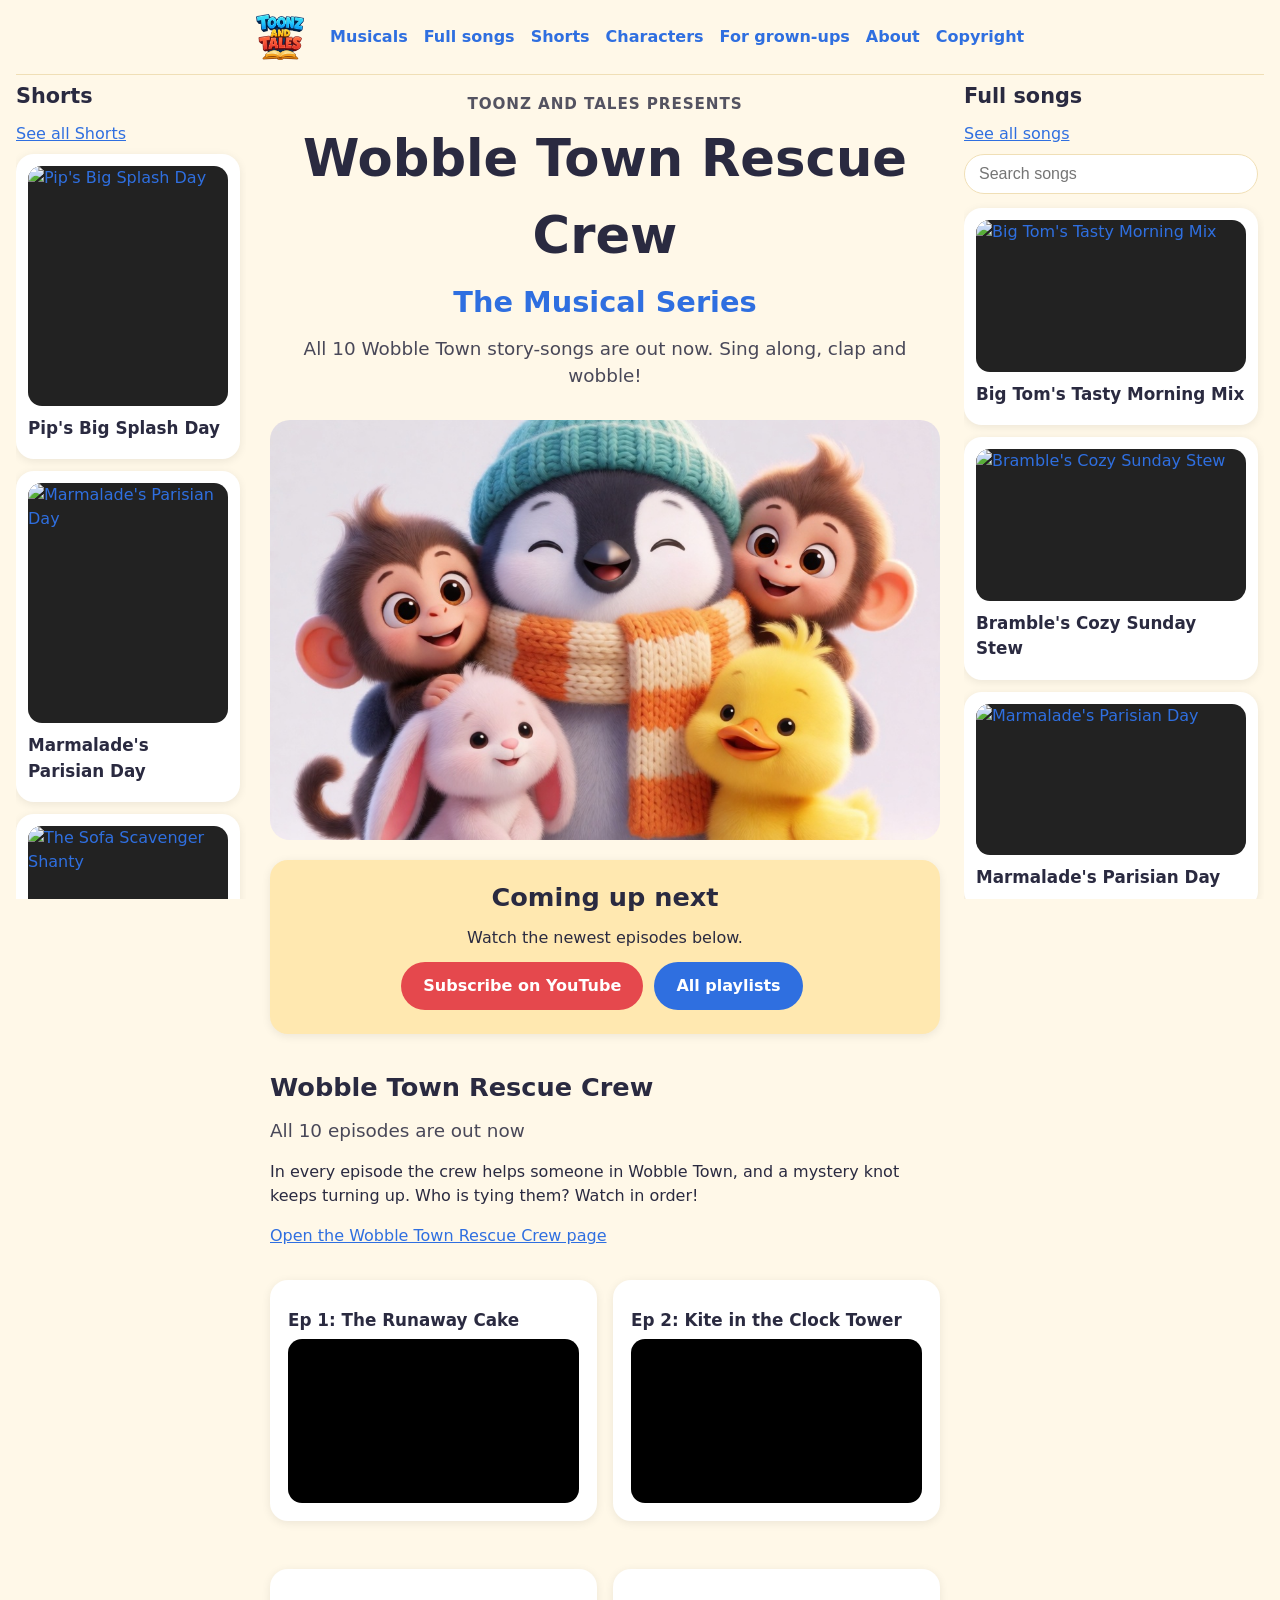
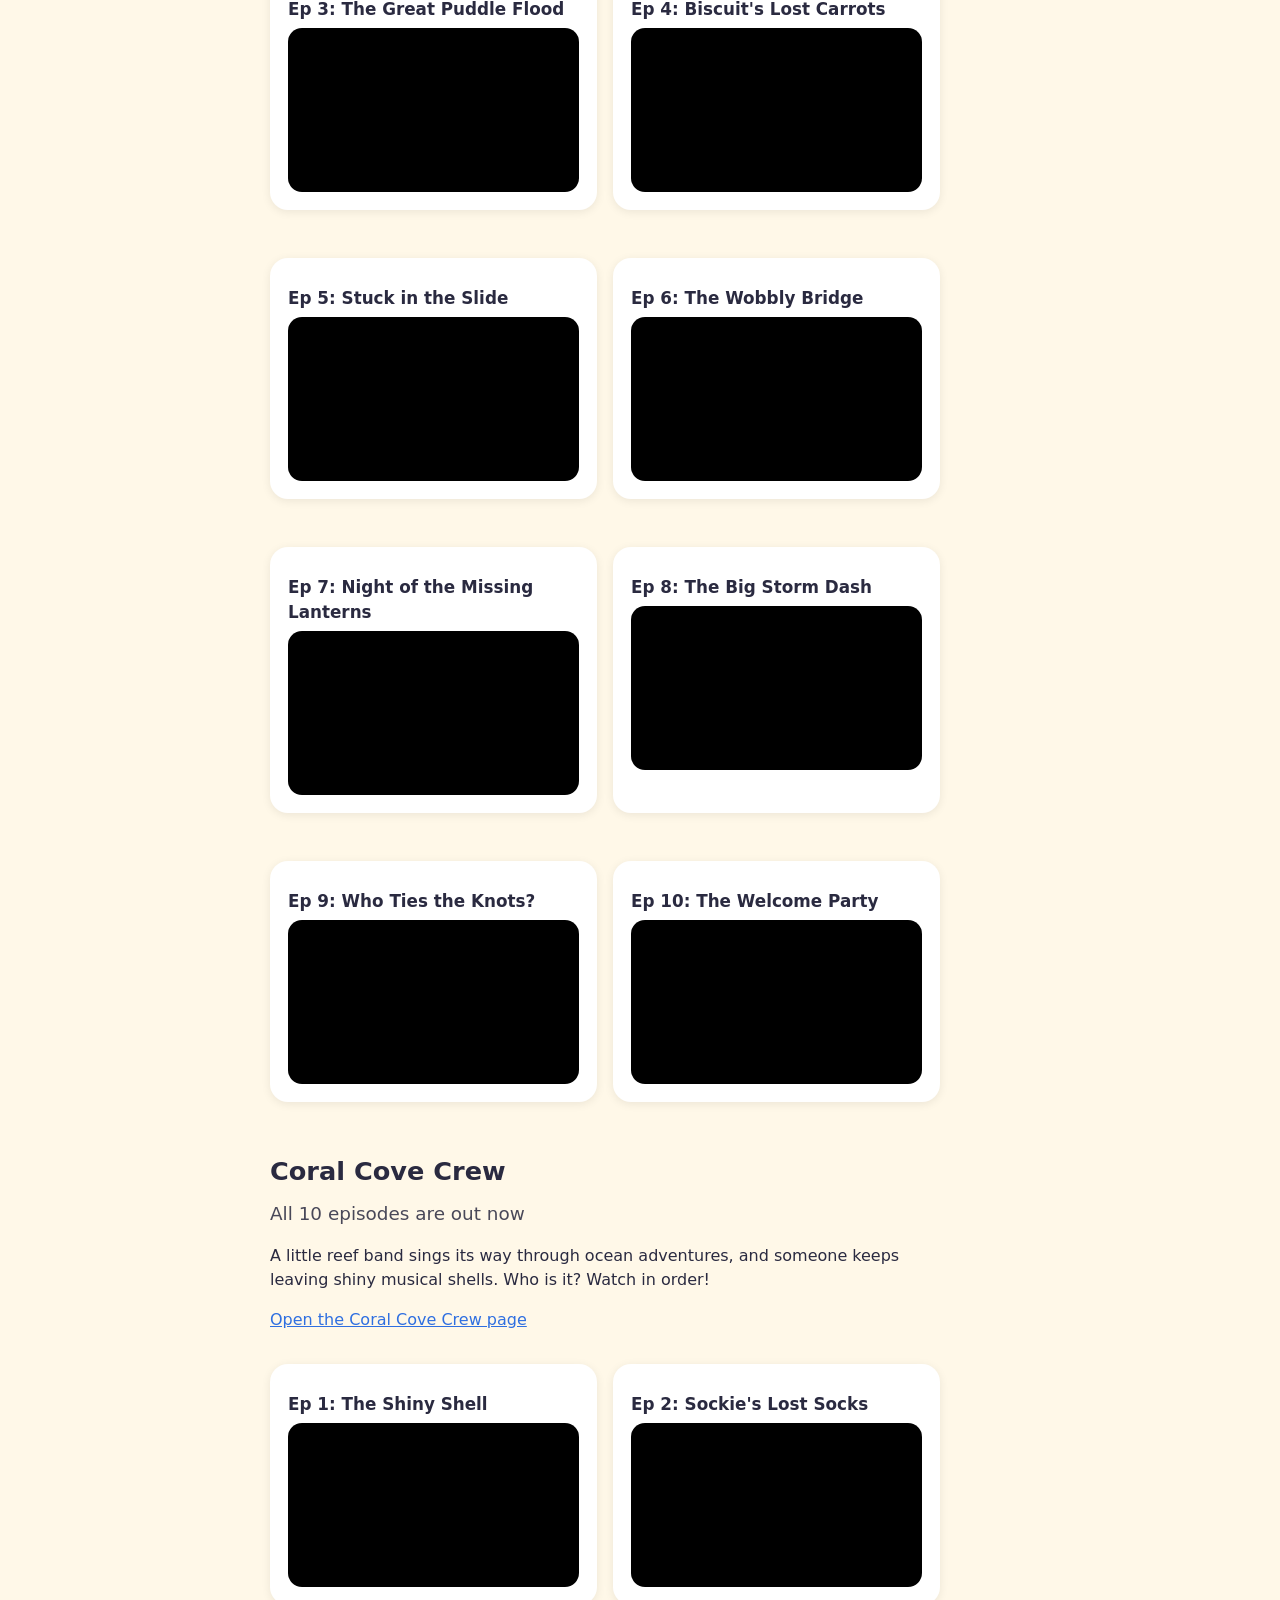
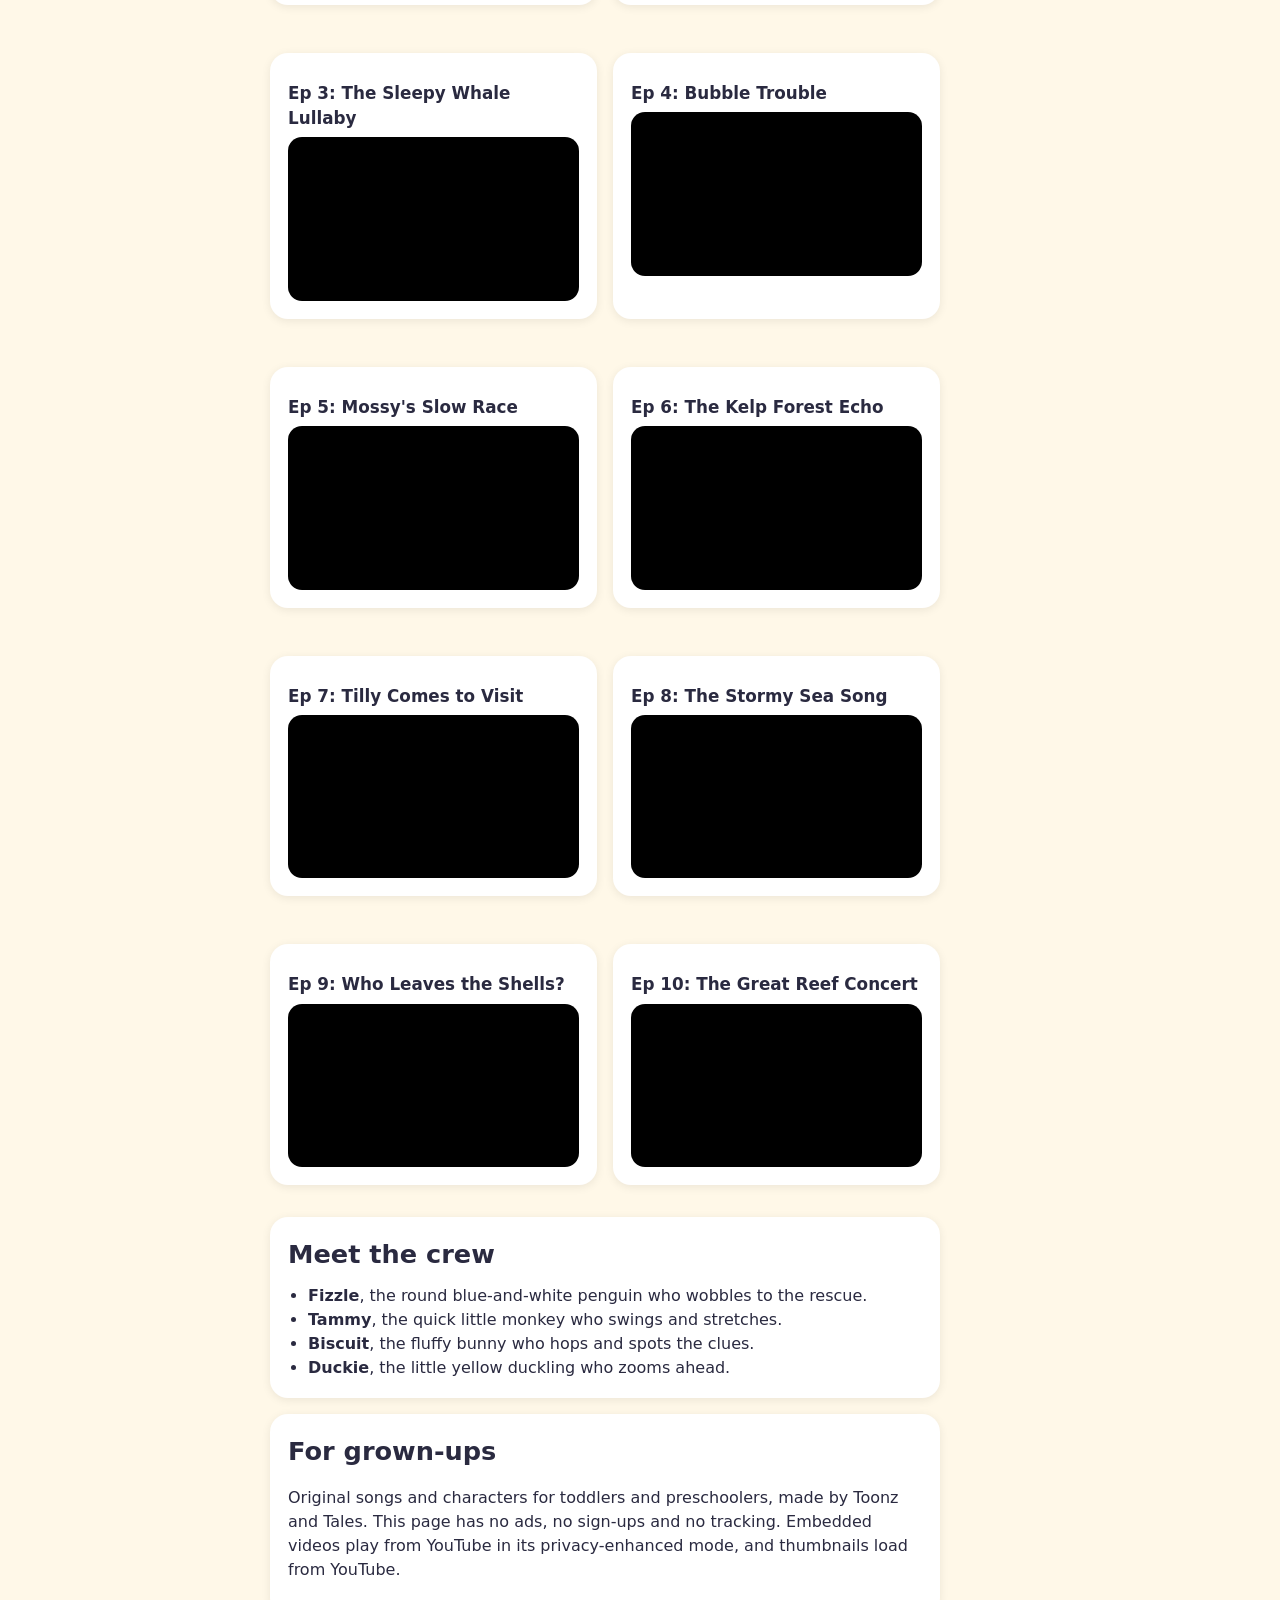
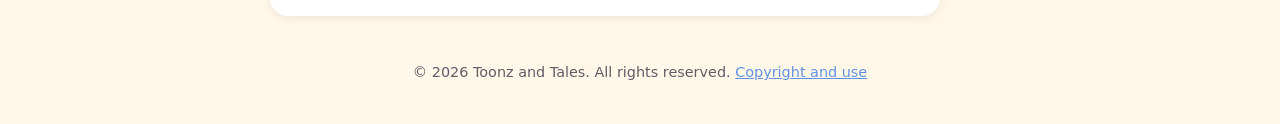
==== commit f77801c5: "Update videos" ====
--- a/index.html
+++ b/index.html
@@ -75,7 +75,7 @@
 <meta property="og:image" content="https://toonzandtales.github.io/crew.jpg">
 <meta name="twitter:card" content="summary_large_image">
 <link rel="alternate" type="text/plain" href="https://toonzandtales.github.io/llms.txt" title="Summary for language models">
-<script type="application/ld+json">[{"@context":"https://schema.org","@type":"WebSite","name":"Toonz and Tales","url":"https://toonzandtales.github.io/","description":"Original sing-along songs and weekly story-song musicals for toddlers and preschoolers."},{"@context":"https://schema.org","@type":"Organization","name":"Toonz and Tales","url":"https://toonzandtales.github.io/","logo":"https://toonzandtales.github.io/crew.jpg","sameAs":["https://www.youtube.com/@ToonzAndTales"]},{"@context":"https://schema.org","@type":"TVSeries","name":"Wobble Town Rescue Crew","description":"In every episode the crew helps someone in Wobble Town, and a mystery knot keeps turning up. Who is tying them? Watch in order!","url":"https://toonzandtales.github.io/wobble-town/","image":"https://toonzandtales.github.io/characters/img/fizzle-and-friends.jpg","genre":"Kids music","numberOfEpisodes":10,"productionCompany":{"@type":"Organization","name":"Toonz and Tales"}},{"@context":"https://schema.org","@type":"TVSeries","name":"Coral Cove Crew","description":"A little reef band sings its way through ocean adventures, and someone keeps leaving shiny musical shells. Who is it? Watch in order!","url":"https://toonzandtales.github.io/coral-cove/","image":"https://toonzandtales.github.io/characters/img/coral-cove-crew.jpg","genre":"Kids music","numberOfEpisodes":10,"productionCompany":{"@type":"Organization","name":"Toonz and Tales"}},{"@context":"https://schema.org","@type":"VideoObject","name":"Wobble Town Rescue Crew, Ep 1: The Runaway Cake","description":"Episode 1 of Wobble Town Rescue Crew, a weekly sing-along story-song for toddlers and preschoolers.","thumbnailUrl":"https://i.ytimg.com/vi/CPR_nVhjciA/hqdefault.jpg","uploadDate":"2026-11-25T05:24:04.657Z","embedUrl":"https://www.youtube.com/embed/CPR_nVhjciA","contentUrl":"https://www.youtube.com/watch?v=CPR_nVhjciA","isFamilyFriendly":true,"publisher":{"@type":"Organization","name":"Toonz and Tales"}},{"@context":"https://schema.org","@type":"VideoObject","name":"Wobble Town Rescue Crew, Ep 2: Kite in the Clock Tower","description":"Episode 2 of Wobble Town Rescue Crew, a weekly sing-along story-song for toddlers and preschoolers.","thumbnailUrl":"https://i.ytimg.com/vi/EFDD4lKEcRw/hqdefault.jpg","uploadDate":"2026-11-25T07:58:04.552Z","embedUrl":"https://www.youtube.com/embed/EFDD4lKEcRw","contentUrl":"https://www.youtube.com/watch?v=EFDD4lKEcRw","isFamilyFriendly":true,"publisher":{"@type":"Organization","name":"Toonz and Tales"}},{"@context":"https://schema.org","@type":"VideoObject","name":"Wobble Town Rescue Crew, Ep 3: The Great Puddle Flood","description":"Episode 3 of Wobble Town Rescue Crew, a weekly sing-along story-song for toddlers and preschoolers.","thumbnailUrl":"https://i.ytimg.com/vi/o8t3OgO5hTk/hqdefault.jpg","uploadDate":"2026-11-25T13:39:44.914Z","embedUrl":"https://www.youtube.com/embed/o8t3OgO5hTk","contentUrl":"https://www.youtube.com/watch?v=o8t3OgO5hTk","isFamilyFriendly":true,"publisher":{"@type":"Organization","name":"Toonz and Tales"}},{"@context":"https://schema.org","@type":"VideoObject","name":"Wobble Town Rescue Crew, Ep 4: Biscuit's Lost Carrots","description":"Episode 4 of Wobble Town Rescue Crew, a weekly sing-along story-song for toddlers and preschoolers.","thumbnailUrl":"https://i.ytimg.com/vi/JD1Y1QCQhE8/hqdefault.jpg","uploadDate":"2026-11-25T15:15:53.430Z","embedUrl":"https://www.youtube.com/embed/JD1Y1QCQhE8","contentUrl":"https://www.youtube.com/watch?v=JD1Y1QCQhE8","isFamilyFriendly":true,"publisher":{"@type":"Organization","name":"Toonz and Tales"}},{"@context":"https://schema.org","@type":"VideoObject","name":"Wobble Town Rescue Crew, Ep 5: Stuck in the Slide","description":"Episode 5 of Wobble Town Rescue Crew, a weekly sing-along story-song for toddlers and preschoolers.","thumbnailUrl":"https://i.ytimg.com/vi/JOqmZbG6F6w/hqdefault.jpg","uploadDate":"2026-11-25T17:01:57.436Z","embedUrl":"https://www.youtube.com/embed/JOqmZbG6F6w","contentUrl":"https://www.youtube.com/watch?v=JOqmZbG6F6w","isFamilyFriendly":true,"publisher":{"@type":"Organization","name":"Toonz and Tales"}},{"@context":"https://schema.org","@type":"VideoObject","name":"Wobble Town Rescue Crew, Ep 6: The Wobbly Bridge","description":"Episode 6 of Wobble Town Rescue Crew, a weekly sing-along story-song for toddlers and preschoolers.","thumbnailUrl":"https://i.ytimg.com/vi/GDl3bzOwZBI/hqdefault.jpg","uploadDate":"2026-11-25T18:57:53.210Z","embedUrl":"https://www.youtube.com/embed/GDl3bzOwZBI","contentUrl":"https://www.youtube.com/watch?v=GDl3bzOwZBI","isFamilyFriendly":true,"publisher":{"@type":"Organization","name":"Toonz and Tales"}},{"@context":"https://schema.org","@type":"VideoObject","name":"Wobble Town Rescue Crew, Ep 7: Night of the Missing Lanterns","description":"Episode 7 of Wobble Town Rescue Crew, a weekly sing-along story-song for toddlers and preschoolers.","thumbnailUrl":"https://i.ytimg.com/vi/JFFq_adfF-s/hqdefault.jpg","uploadDate":"2026-11-25T20:38:36.134Z","embedUrl":"https://www.youtube.com/embed/JFFq_adfF-s","contentUrl":"https://www.youtube.com/watch?v=JFFq_adfF-s","isFamilyFriendly":true,"publisher":{"@type":"Organization","name":"Toonz and Tales"}},{"@context":"https://schema.org","@type":"VideoObject","name":"Wobble Town Rescue Crew, Ep 8: The Big Storm Dash","description":"Episode 8 of Wobble Town Rescue Crew, a weekly sing-along story-song for toddlers and preschoolers.","thumbnailUrl":"https://i.ytimg.com/vi/PeYBXAt1AbM/hqdefault.jpg","uploadDate":"2026-11-25T22:54:16.716Z","embedUrl":"https://www.youtube.com/embed/PeYBXAt1AbM","contentUrl":"https://www.youtube.com/watch?v=PeYBXAt1AbM","isFamilyFriendly":true,"publisher":{"@type":"Organization","name":"Toonz and Tales"}},{"@context":"https://schema.org","@type":"VideoObject","name":"Wobble Town Rescue Crew, Ep 9: Who Ties the Knots?","description":"Episode 9 of Wobble Town Rescue Crew, a weekly sing-along story-song for toddlers and preschoolers.","thumbnailUrl":"https://i.ytimg.com/vi/IuHzzAuGcpc/hqdefault.jpg","uploadDate":"2026-11-26T00:21:14.326Z","embedUrl":"https://www.youtube.com/embed/IuHzzAuGcpc","contentUrl":"https://www.youtube.com/watch?v=IuHzzAuGcpc","isFamilyFriendly":true,"publisher":{"@type":"Organization","name":"Toonz and Tales"}},{"@context":"https://schema.org","@type":"VideoObject","name":"Wobble Town Rescue Crew, Ep 10: The Welcome Party","description":"Episode 10 of Wobble Town Rescue Crew, a weekly sing-along story-song for toddlers and preschoolers.","thumbnailUrl":"https://i.ytimg.com/vi/DpkogDtFCg0/hqdefault.jpg","uploadDate":"2026-11-26T01:57:59.614Z","embedUrl":"https://www.youtube.com/embed/DpkogDtFCg0","contentUrl":"https://www.youtube.com/watch?v=DpkogDtFCg0","isFamilyFriendly":true,"publisher":{"@type":"Organization","name":"Toonz and Tales"}},{"@context":"https://schema.org","@type":"VideoObject","name":"Big Tom's Tasty Morning Mix","description":"A sing-along kids song by Toonz and Tales.","thumbnailUrl":"https://i.ytimg.com/vi/O6t5YRpxV4g/hqdefault.jpg","uploadDate":"2026-11-22T18:20:29.760Z","embedUrl":"https://www.youtube.com/embed/O6t5YRpxV4g","contentUrl":"https://www.youtube.com/watch?v=O6t5YRpxV4g","isFamilyFriendly":true,"publisher":{"@type":"Organization","name":"Toonz and Tales"}},{"@context":"https://schema.org","@type":"VideoObject","name":"Bramble's Cozy Sunday Stew","description":"A sing-along kids song by Toonz and Tales.","thumbnailUrl":"https://i.ytimg.com/vi/dH3qv6Fz60w/hqdefault.jpg","uploadDate":"2026-11-22T08:47:10.599Z","embedUrl":"https://www.youtube.com/embed/dH3qv6Fz60w","contentUrl":"https://www.youtube.com/watch?v=dH3qv6Fz60w","isFamilyFriendly":true,"publisher":{"@type":"Organization","name":"Toonz and Tales"}},{"@context":"https://schema.org","@type":"VideoObject","name":"Marmalade's Parisian Day","description":"A sing-along kids song by Toonz and Tales.","thumbnailUrl":"https://i.ytimg.com/vi/Ny1HU6Z0jtk/hqdefault.jpg","uploadDate":"2026-11-22T04:47:27.176Z","embedUrl":"https://www.youtube.com/embed/Ny1HU6Z0jtk","contentUrl":"https://www.youtube.com/watch?v=Ny1HU6Z0jtk","isFamilyFriendly":true,"publisher":{"@type":"Organization","name":"Toonz and Tales"}},{"@context":"https://schema.org","@type":"VideoObject","name":"Mina's Stardust Count","description":"A sing-along kids song by Toonz and Tales.","thumbnailUrl":"https://i.ytimg.com/vi/t1vUrQsjlvI/hqdefault.jpg","uploadDate":"2026-11-22T14:58:28.505Z","embedUrl":"https://www.youtube.com/embed/t1vUrQsjlvI","contentUrl":"https://www.youtube.com/watch?v=t1vUrQsjlvI","isFamilyFriendly":true,"publisher":{"@type":"Organization","name":"Toonz and Tales"}},{"@context":"https://schema.org","@type":"VideoObject","name":"Pip's Big Splash Day","description":"A sing-along kids song by Toonz and Tales.","thumbnailUrl":"https://i.ytimg.com/vi/-ytxK56r62A/hqdefault.jpg","uploadDate":"2026-11-22T04:47:18.398Z","embedUrl":"https://www.youtube.com/embed/-ytxK56r62A","contentUrl":"https://www.youtube.com/watch?v=-ytxK56r62A","isFamilyFriendly":true,"publisher":{"@type":"Organization","name":"Toonz and Tales"}},{"@context":"https://schema.org","@type":"VideoObject","name":"Polite Paws and Roar","description":"A sing-along kids song by Toonz and Tales.","thumbnailUrl":"https://i.ytimg.com/vi/LEQ7MlkByX8/hqdefault.jpg","uploadDate":"2026-11-22T12:16:39.323Z","embedUrl":"https://www.youtube.com/embed/LEQ7MlkByX8","contentUrl":"https://www.youtube.com/watch?v=LEQ7MlkByX8","isFamilyFriendly":true,"publisher":{"@type":"Organization","name":"Toonz and Tales"}},{"@context":"https://schema.org","@type":"VideoObject","name":"The Sofa Scavenger Shanty","description":"A sing-along kids song by Toonz and Tales.","thumbnailUrl":"https://i.ytimg.com/vi/3wJ2c8BfStg/hqdefault.jpg","uploadDate":"2026-11-22T04:47:34.574Z","embedUrl":"https://www.youtube.com/embed/3wJ2c8BfStg","contentUrl":"https://www.youtube.com/watch?v=3wJ2c8BfStg","isFamilyFriendly":true,"publisher":{"@type":"Organization","name":"Toonz and Tales"}},{"@context":"https://schema.org","@type":"VideoObject","name":"Zuzu's Sky Swim","description":"A sing-along kids song by Toonz and Tales.","thumbnailUrl":"https://i.ytimg.com/vi/DzsxuQw3p8Q/hqdefault.jpg","uploadDate":"2026-11-22T16:33:25.441Z","embedUrl":"https://www.youtube.com/embed/DzsxuQw3p8Q","contentUrl":"https://www.youtube.com/watch?v=DzsxuQw3p8Q","isFamilyFriendly":true,"publisher":{"@type":"Organization","name":"Toonz and Tales"}}]</script>
+<script type="application/ld+json">[{"@context":"https://schema.org","@type":"WebSite","name":"Toonz and Tales","url":"https://toonzandtales.github.io/","description":"Original sing-along songs and weekly story-song musicals for toddlers and preschoolers."},{"@context":"https://schema.org","@type":"Organization","name":"Toonz and Tales","url":"https://toonzandtales.github.io/","logo":"https://toonzandtales.github.io/crew.jpg","sameAs":["https://www.youtube.com/@ToonzAndTales"]},{"@context":"https://schema.org","@type":"TVSeries","name":"Wobble Town Rescue Crew","description":"In every episode the crew helps someone in Wobble Town, and a mystery knot keeps turning up. Who is tying them? Watch in order!","url":"https://toonzandtales.github.io/wobble-town/","image":"https://toonzandtales.github.io/characters/img/fizzle-and-friends.jpg","genre":"Kids music","numberOfEpisodes":10,"productionCompany":{"@type":"Organization","name":"Toonz and Tales"}},{"@context":"https://schema.org","@type":"TVSeries","name":"Coral Cove Crew","description":"A little reef band sings its way through ocean adventures, and someone keeps leaving shiny musical shells. Who is it? Watch in order!","url":"https://toonzandtales.github.io/coral-cove/","image":"https://toonzandtales.github.io/characters/img/coral-cove-crew.jpg","genre":"Kids music","numberOfEpisodes":10,"productionCompany":{"@type":"Organization","name":"Toonz and Tales"}},{"@context":"https://schema.org","@type":"VideoObject","name":"Wobble Town Rescue Crew, Ep 1: The Runaway Cake","description":"Episode 1 of Wobble Town Rescue Crew, a weekly sing-along story-song for toddlers and preschoolers.","thumbnailUrl":"https://i.ytimg.com/vi/CPR_nVhjciA/hqdefault.jpg","uploadDate":"2026-11-25T05:24:04.657Z","embedUrl":"https://www.youtube.com/embed/CPR_nVhjciA","contentUrl":"https://www.youtube.com/watch?v=CPR_nVhjciA","isFamilyFriendly":true,"publisher":{"@type":"Organization","name":"Toonz and Tales"}},{"@context":"https://schema.org","@type":"VideoObject","name":"Wobble Town Rescue Crew, Ep 2: Kite in the Clock Tower","description":"Episode 2 of Wobble Town Rescue Crew, a weekly sing-along story-song for toddlers and preschoolers.","thumbnailUrl":"https://i.ytimg.com/vi/EFDD4lKEcRw/hqdefault.jpg","uploadDate":"2026-11-25T07:58:04.552Z","embedUrl":"https://www.youtube.com/embed/EFDD4lKEcRw","contentUrl":"https://www.youtube.com/watch?v=EFDD4lKEcRw","isFamilyFriendly":true,"publisher":{"@type":"Organization","name":"Toonz and Tales"}},{"@context":"https://schema.org","@type":"VideoObject","name":"Wobble Town Rescue Crew, Ep 3: The Great Puddle Flood","description":"Episode 3 of Wobble Town Rescue Crew, a weekly sing-along story-song for toddlers and preschoolers.","thumbnailUrl":"https://i.ytimg.com/vi/o8t3OgO5hTk/hqdefault.jpg","uploadDate":"2026-11-25T13:39:44.914Z","embedUrl":"https://www.youtube.com/embed/o8t3OgO5hTk","contentUrl":"https://www.youtube.com/watch?v=o8t3OgO5hTk","isFamilyFriendly":true,"publisher":{"@type":"Organization","name":"Toonz and Tales"}},{"@context":"https://schema.org","@type":"VideoObject","name":"Wobble Town Rescue Crew, Ep 4: Biscuit's Lost Carrots","description":"Episode 4 of Wobble Town Rescue Crew, a weekly sing-along story-song for toddlers and preschoolers.","thumbnailUrl":"https://i.ytimg.com/vi/JD1Y1QCQhE8/hqdefault.jpg","uploadDate":"2026-11-25T15:15:53.430Z","embedUrl":"https://www.youtube.com/embed/JD1Y1QCQhE8","contentUrl":"https://www.youtube.com/watch?v=JD1Y1QCQhE8","isFamilyFriendly":true,"publisher":{"@type":"Organization","name":"Toonz and Tales"}},{"@context":"https://schema.org","@type":"VideoObject","name":"Wobble Town Rescue Crew, Ep 5: Stuck in the Slide","description":"Episode 5 of Wobble Town Rescue Crew, a weekly sing-along story-song for toddlers and preschoolers.","thumbnailUrl":"https://i.ytimg.com/vi/JOqmZbG6F6w/hqdefault.jpg","uploadDate":"2026-11-25T17:01:57.436Z","embedUrl":"https://www.youtube.com/embed/JOqmZbG6F6w","contentUrl":"https://www.youtube.com/watch?v=JOqmZbG6F6w","isFamilyFriendly":true,"publisher":{"@type":"Organization","name":"Toonz and Tales"}},{"@context":"https://schema.org","@type":"VideoObject","name":"Wobble Town Rescue Crew, Ep 6: The Wobbly Bridge","description":"Episode 6 of Wobble Town Rescue Crew, a weekly sing-along story-song for toddlers and preschoolers.","thumbnailUrl":"https://i.ytimg.com/vi/GDl3bzOwZBI/hqdefault.jpg","uploadDate":"2026-11-25T18:57:53.210Z","embedUrl":"https://www.youtube.com/embed/GDl3bzOwZBI","contentUrl":"https://www.youtube.com/watch?v=GDl3bzOwZBI","isFamilyFriendly":true,"publisher":{"@type":"Organization","name":"Toonz and Tales"}},{"@context":"https://schema.org","@type":"VideoObject","name":"Wobble Town Rescue Crew, Ep 7: Night of the Missing Lanterns","description":"Episode 7 of Wobble Town Rescue Crew, a weekly sing-along story-song for toddlers and preschoolers.","thumbnailUrl":"https://i.ytimg.com/vi/JFFq_adfF-s/hqdefault.jpg","uploadDate":"2026-11-25T20:38:36.134Z","embedUrl":"https://www.youtube.com/embed/JFFq_adfF-s","contentUrl":"https://www.youtube.com/watch?v=JFFq_adfF-s","isFamilyFriendly":true,"publisher":{"@type":"Organization","name":"Toonz and Tales"}},{"@context":"https://schema.org","@type":"VideoObject","name":"Wobble Town Rescue Crew, Ep 8: The Big Storm Dash","description":"Episode 8 of Wobble Town Rescue Crew, a weekly sing-along story-song for toddlers and preschoolers.","thumbnailUrl":"https://i.ytimg.com/vi/PeYBXAt1AbM/hqdefault.jpg","uploadDate":"2026-11-25T22:54:16.716Z","embedUrl":"https://www.youtube.com/embed/PeYBXAt1AbM","contentUrl":"https://www.youtube.com/watch?v=PeYBXAt1AbM","isFamilyFriendly":true,"publisher":{"@type":"Organization","name":"Toonz and Tales"}},{"@context":"https://schema.org","@type":"VideoObject","name":"Wobble Town Rescue Crew, Ep 9: Who Ties the Knots?","description":"Episode 9 of Wobble Town Rescue Crew, a weekly sing-along story-song for toddlers and preschoolers.","thumbnailUrl":"https://i.ytimg.com/vi/IuHzzAuGcpc/hqdefault.jpg","uploadDate":"2026-11-26T00:21:14.326Z","embedUrl":"https://www.youtube.com/embed/IuHzzAuGcpc","contentUrl":"https://www.youtube.com/watch?v=IuHzzAuGcpc","isFamilyFriendly":true,"publisher":{"@type":"Organization","name":"Toonz and Tales"}},{"@context":"https://schema.org","@type":"VideoObject","name":"Wobble Town Rescue Crew, Ep 10: The Welcome Party","description":"Episode 10 of Wobble Town Rescue Crew, a weekly sing-along story-song for toddlers and preschoolers.","thumbnailUrl":"https://i.ytimg.com/vi/DpkogDtFCg0/hqdefault.jpg","uploadDate":"2026-11-26T01:57:59.614Z","embedUrl":"https://www.youtube.com/embed/DpkogDtFCg0","contentUrl":"https://www.youtube.com/watch?v=DpkogDtFCg0","isFamilyFriendly":true,"publisher":{"@type":"Organization","name":"Toonz and Tales"}},{"@context":"https://schema.org","@type":"VideoObject","name":"Coral Cove Crew, Ep 1: The Shiny Shell","description":"Episode 1 of Coral Cove Crew, a weekly sing-along story-song for toddlers and preschoolers.","thumbnailUrl":"https://i.ytimg.com/vi/Fs_ZXNLPNmo/hqdefault.jpg","uploadDate":"2026-11-26T05:55:01.736Z","embedUrl":"https://www.youtube.com/embed/Fs_ZXNLPNmo","contentUrl":"https://www.youtube.com/watch?v=Fs_ZXNLPNmo","isFamilyFriendly":true,"publisher":{"@type":"Organization","name":"Toonz and Tales"}},{"@context":"https://schema.org","@type":"VideoObject","name":"Coral Cove Crew, Ep 2: Sockie's Lost Socks","description":"Episode 2 of Coral Cove Crew, a weekly sing-along story-song for toddlers and preschoolers.","thumbnailUrl":"https://i.ytimg.com/vi/fFOhlFu6A7g/hqdefault.jpg","uploadDate":"2026-11-26T07:20:31.857Z","embedUrl":"https://www.youtube.com/embed/fFOhlFu6A7g","contentUrl":"https://www.youtube.com/watch?v=fFOhlFu6A7g","isFamilyFriendly":true,"publisher":{"@type":"Organization","name":"Toonz and Tales"}},{"@context":"https://schema.org","@type":"VideoObject","name":"Coral Cove Crew, Ep 3: The Sleepy Whale Lullaby","description":"Episode 3 of Coral Cove Crew, a weekly sing-along story-song for toddlers and preschoolers.","thumbnailUrl":"https://i.ytimg.com/vi/bML307P9cXs/hqdefault.jpg","uploadDate":"2026-11-27T00:54:51.200Z","embedUrl":"https://www.youtube.com/embed/bML307P9cXs","contentUrl":"https://www.youtube.com/watch?v=bML307P9cXs","isFamilyFriendly":true,"publisher":{"@type":"Organization","name":"Toonz and Tales"}},{"@context":"https://schema.org","@type":"VideoObject","name":"Coral Cove Crew, Ep 4: Bubble Trouble","description":"Episode 4 of Coral Cove Crew, a weekly sing-along story-song for toddlers and preschoolers.","thumbnailUrl":"https://i.ytimg.com/vi/9LSqRh8Xf_M/hqdefault.jpg","uploadDate":"2026-11-26T10:18:10.450Z","embedUrl":"https://www.youtube.com/embed/9LSqRh8Xf_M","contentUrl":"https://www.youtube.com/watch?v=9LSqRh8Xf_M","isFamilyFriendly":true,"publisher":{"@type":"Organization","name":"Toonz and Tales"}},{"@context":"https://schema.org","@type":"VideoObject","name":"Coral Cove Crew, Ep 5: Mossy's Slow Race","description":"Episode 5 of Coral Cove Crew, a weekly sing-along story-song for toddlers and preschoolers.","thumbnailUrl":"https://i.ytimg.com/vi/Mb8L5OPQTbo/hqdefault.jpg","uploadDate":"2026-11-27T02:21:45.336Z","embedUrl":"https://www.youtube.com/embed/Mb8L5OPQTbo","contentUrl":"https://www.youtube.com/watch?v=Mb8L5OPQTbo","isFamilyFriendly":true,"publisher":{"@type":"Organization","name":"Toonz and Tales"}},{"@context":"https://schema.org","@type":"VideoObject","name":"Coral Cove Crew, Ep 6: The Kelp Forest Echo","description":"Episode 6 of Coral Cove Crew, a weekly sing-along story-song for toddlers and preschoolers.","thumbnailUrl":"https://i.ytimg.com/vi/kY9aLu0kCXI/hqdefault.jpg","uploadDate":"2026-11-26T11:48:39.787Z","embedUrl":"https://www.youtube.com/embed/kY9aLu0kCXI","contentUrl":"https://www.youtube.com/watch?v=kY9aLu0kCXI","isFamilyFriendly":true,"publisher":{"@type":"Organization","name":"Toonz and Tales"}},{"@context":"https://schema.org","@type":"VideoObject","name":"Coral Cove Crew, Ep 7: Tilly Comes to Visit","description":"Episode 7 of Coral Cove Crew, a weekly sing-along story-song for toddlers and preschoolers.","thumbnailUrl":"https://i.ytimg.com/vi/qDb-1V7A5To/hqdefault.jpg","uploadDate":"2026-11-27T03:45:58.244Z","embedUrl":"https://www.youtube.com/embed/qDb-1V7A5To","contentUrl":"https://www.youtube.com/watch?v=qDb-1V7A5To","isFamilyFriendly":true,"publisher":{"@type":"Organization","name":"Toonz and Tales"}},{"@context":"https://schema.org","@type":"VideoObject","name":"Coral Cove Crew, Ep 8: The Stormy Sea Song","description":"Episode 8 of Coral Cove Crew, a weekly sing-along story-song for toddlers and preschoolers.","thumbnailUrl":"https://i.ytimg.com/vi/YvOQ7xKvDCI/hqdefault.jpg","uploadDate":"2026-11-26T13:21:00.159Z","embedUrl":"https://www.youtube.com/embed/YvOQ7xKvDCI","contentUrl":"https://www.youtube.com/watch?v=YvOQ7xKvDCI","isFamilyFriendly":true,"publisher":{"@type":"Organization","name":"Toonz and Tales"}},{"@context":"https://schema.org","@type":"VideoObject","name":"Coral Cove Crew, Ep 9: Who Leaves the Shells?","description":"Episode 9 of Coral Cove Crew, a weekly sing-along story-song for toddlers and preschoolers.","thumbnailUrl":"https://i.ytimg.com/vi/bkOdQZMfegM/hqdefault.jpg","uploadDate":"2026-11-27T05:21:27.855Z","embedUrl":"https://www.youtube.com/embed/bkOdQZMfegM","contentUrl":"https://www.youtube.com/watch?v=bkOdQZMfegM","isFamilyFriendly":true,"publisher":{"@type":"Organization","name":"Toonz and Tales"}},{"@context":"https://schema.org","@type":"VideoObject","name":"Coral Cove Crew, Ep 10: The Great Reef Concert","description":"Episode 10 of Coral Cove Crew, a weekly sing-along story-song for toddlers and preschoolers.","thumbnailUrl":"https://i.ytimg.com/vi/_S3hdi95l1U/hqdefault.jpg","uploadDate":"2026-11-27T06:46:31.660Z","embedUrl":"https://www.youtube.com/embed/_S3hdi95l1U","contentUrl":"https://www.youtube.com/watch?v=_S3hdi95l1U","isFamilyFriendly":true,"publisher":{"@type":"Organization","name":"Toonz and Tales"}},{"@context":"https://schema.org","@type":"VideoObject","name":"Big Tom's Tasty Morning Mix","description":"A sing-along kids song by Toonz and Tales.","thumbnailUrl":"https://i.ytimg.com/vi/O6t5YRpxV4g/hqdefault.jpg","uploadDate":"2026-11-22T18:20:29.760Z","embedUrl":"https://www.youtube.com/embed/O6t5YRpxV4g","contentUrl":"https://www.youtube.com/watch?v=O6t5YRpxV4g","isFamilyFriendly":true,"publisher":{"@type":"Organization","name":"Toonz and Tales"}},{"@context":"https://schema.org","@type":"VideoObject","name":"Bramble's Cozy Sunday Stew","description":"A sing-along kids song by Toonz and Tales.","thumbnailUrl":"https://i.ytimg.com/vi/dH3qv6Fz60w/hqdefault.jpg","uploadDate":"2026-11-22T08:47:10.599Z","embedUrl":"https://www.youtube.com/embed/dH3qv6Fz60w","contentUrl":"https://www.youtube.com/watch?v=dH3qv6Fz60w","isFamilyFriendly":true,"publisher":{"@type":"Organization","name":"Toonz and Tales"}},{"@context":"https://schema.org","@type":"VideoObject","name":"Marmalade's Parisian Day","description":"A sing-along kids song by Toonz and Tales.","thumbnailUrl":"https://i.ytimg.com/vi/Ny1HU6Z0jtk/hqdefault.jpg","uploadDate":"2026-11-22T04:47:27.176Z","embedUrl":"https://www.youtube.com/embed/Ny1HU6Z0jtk","contentUrl":"https://www.youtube.com/watch?v=Ny1HU6Z0jtk","isFamilyFriendly":true,"publisher":{"@type":"Organization","name":"Toonz and Tales"}},{"@context":"https://schema.org","@type":"VideoObject","name":"Mina's Stardust Count","description":"A sing-along kids song by Toonz and Tales.","thumbnailUrl":"https://i.ytimg.com/vi/t1vUrQsjlvI/hqdefault.jpg","uploadDate":"2026-11-22T14:58:28.505Z","embedUrl":"https://www.youtube.com/embed/t1vUrQsjlvI","contentUrl":"https://www.youtube.com/watch?v=t1vUrQsjlvI","isFamilyFriendly":true,"publisher":{"@type":"Organization","name":"Toonz and Tales"}},{"@context":"https://schema.org","@type":"VideoObject","name":"Pip's Big Splash Day","description":"A sing-along kids song by Toonz and Tales.","thumbnailUrl":"https://i.ytimg.com/vi/-ytxK56r62A/hqdefault.jpg","uploadDate":"2026-11-22T04:47:18.398Z","embedUrl":"https://www.youtube.com/embed/-ytxK56r62A","contentUrl":"https://www.youtube.com/watch?v=-ytxK56r62A","isFamilyFriendly":true,"publisher":{"@type":"Organization","name":"Toonz and Tales"}},{"@context":"https://schema.org","@type":"VideoObject","name":"Polite Paws and Roar","description":"A sing-along kids song by Toonz and Tales.","thumbnailUrl":"https://i.ytimg.com/vi/LEQ7MlkByX8/hqdefault.jpg","uploadDate":"2026-11-22T12:16:39.323Z","embedUrl":"https://www.youtube.com/embed/LEQ7MlkByX8","contentUrl":"https://www.youtube.com/watch?v=LEQ7MlkByX8","isFamilyFriendly":true,"publisher":{"@type":"Organization","name":"Toonz and Tales"}},{"@context":"https://schema.org","@type":"VideoObject","name":"The Sofa Scavenger Shanty","description":"A sing-along kids song by Toonz and Tales.","thumbnailUrl":"https://i.ytimg.com/vi/3wJ2c8BfStg/hqdefault.jpg","uploadDate":"2026-11-22T04:47:34.574Z","embedUrl":"https://www.youtube.com/embed/3wJ2c8BfStg","contentUrl":"https://www.youtube.com/watch?v=3wJ2c8BfStg","isFamilyFriendly":true,"publisher":{"@type":"Organization","name":"Toonz and Tales"}},{"@context":"https://schema.org","@type":"VideoObject","name":"Zuzu's Sky Swim","description":"A sing-along kids song by Toonz and Tales.","thumbnailUrl":"https://i.ytimg.com/vi/DzsxuQw3p8Q/hqdefault.jpg","uploadDate":"2026-11-22T16:33:25.441Z","embedUrl":"https://www.youtube.com/embed/DzsxuQw3p8Q","contentUrl":"https://www.youtube.com/watch?v=DzsxuQw3p8Q","isFamilyFriendly":true,"publisher":{"@type":"Organization","name":"Toonz and Tales"}}]</script>
 <!--/SEO-HEAD-->
 </head>
 <body>
@@ -153,8 +153,8 @@
                               
   
                   
-                <!--STATIC-INDEX-->
-<div id="static-index"><h2>All videos</h2><h3>Wobble Town Rescue Crew</h3><p>In every episode the crew helps someone in Wobble Town, and a mystery knot keeps turning up. Who is tying them? Watch in order!</p><ol><li><a href="https://www.youtube.com/watch?v=CPR_nVhjciA" target="_blank" rel="noopener">Ep 1: The Runaway Cake</a></li><li><a href="https://www.youtube.com/watch?v=EFDD4lKEcRw" target="_blank" rel="noopener">Ep 2: Kite in the Clock Tower</a></li><li><a href="https://www.youtube.com/watch?v=o8t3OgO5hTk" target="_blank" rel="noopener">Ep 3: The Great Puddle Flood</a></li><li><a href="https://www.youtube.com/watch?v=JD1Y1QCQhE8" target="_blank" rel="noopener">Ep 4: Biscuit's Lost Carrots</a></li><li><a href="https://www.youtube.com/watch?v=JOqmZbG6F6w" target="_blank" rel="noopener">Ep 5: Stuck in the Slide</a></li><li><a href="https://www.youtube.com/watch?v=GDl3bzOwZBI" target="_blank" rel="noopener">Ep 6: The Wobbly Bridge</a></li><li><a href="https://www.youtube.com/watch?v=JFFq_adfF-s" target="_blank" rel="noopener">Ep 7: Night of the Missing Lanterns</a></li><li><a href="https://www.youtube.com/watch?v=PeYBXAt1AbM" target="_blank" rel="noopener">Ep 8: The Big Storm Dash</a></li><li><a href="https://www.youtube.com/watch?v=IuHzzAuGcpc" target="_blank" rel="noopener">Ep 9: Who Ties the Knots?</a></li><li><a href="https://www.youtube.com/watch?v=DpkogDtFCg0" target="_blank" rel="noopener">Ep 10: The Welcome Party</a></li></ol><h3>Coral Cove Crew</h3><p>A little reef band sings its way through ocean adventures, and someone keeps leaving shiny musical shells. Who is it? Watch in order!</p><ol></ol><h3>Songs</h3><ul><li><a href="https://www.youtube.com/watch?v=O6t5YRpxV4g" target="_blank" rel="noopener">Big Tom's Tasty Morning Mix</a></li><li><a href="https://www.youtube.com/watch?v=dH3qv6Fz60w" target="_blank" rel="noopener">Bramble's Cozy Sunday Stew</a></li><li><a href="https://www.youtube.com/watch?v=Ny1HU6Z0jtk" target="_blank" rel="noopener">Marmalade's Parisian Day</a></li><li><a href="https://www.youtube.com/watch?v=t1vUrQsjlvI" target="_blank" rel="noopener">Mina's Stardust Count</a></li><li><a href="https://www.youtube.com/watch?v=-ytxK56r62A" target="_blank" rel="noopener">Pip's Big Splash Day</a></li><li><a href="https://www.youtube.com/watch?v=LEQ7MlkByX8" target="_blank" rel="noopener">Polite Paws and Roar</a></li><li><a href="https://www.youtube.com/watch?v=3wJ2c8BfStg" target="_blank" rel="noopener">The Sofa Scavenger Shanty</a></li><li><a href="https://www.youtube.com/watch?v=DzsxuQw3p8Q" target="_blank" rel="noopener">Zuzu's Sky Swim</a></li></ul><h3>Shorts</h3><ul><li><a href="https://www.youtube.com/watch?v=U56f0s_wBjw" target="_blank" rel="noopener">Pip's Big Splash Day</a></li><li><a href="https://www.youtube.com/watch?v=TzFqGktpkzI" target="_blank" rel="noopener">Marmalade's Parisian Day</a></li><li><a href="https://www.youtube.com/watch?v=INZGyprFcrI" target="_blank" rel="noopener">The Sofa Scavenger Shanty</a></li><li><a href="https://www.youtube.com/watch?v=GIYrZ2pEJ_w" target="_blank" rel="noopener">Bramble's Cozy Sunday Stew</a></li><li><a href="https://www.youtube.com/watch?v=Dga81PP4SZY" target="_blank" rel="noopener">Polite Paws and Roar</a></li><li><a href="https://www.youtube.com/watch?v=ZYbr4voJUFg" target="_blank" rel="noopener">Mina's Stardust Count</a></li><li><a href="https://www.youtube.com/watch?v=wjUPsBioOWI" target="_blank" rel="noopener">Zuzu's Sky Swim</a></li><li><a href="https://www.youtube.com/watch?v=_QBNHRAqLg0" target="_blank" rel="noopener">Big Tom's Tasty Morning Mix</a></li></ul><p><a href="https://www.youtube.com/@ToonzAndTales" target="_blank" rel="noopener">Toonz and Tales on YouTube</a></p></div>
+                  <!--STATIC-INDEX-->
+<div id="static-index"><h2>All videos</h2><h3>Wobble Town Rescue Crew</h3><p>In every episode the crew helps someone in Wobble Town, and a mystery knot keeps turning up. Who is tying them? Watch in order!</p><ol><li><a href="https://www.youtube.com/watch?v=CPR_nVhjciA" target="_blank" rel="noopener">Ep 1: The Runaway Cake</a></li><li><a href="https://www.youtube.com/watch?v=EFDD4lKEcRw" target="_blank" rel="noopener">Ep 2: Kite in the Clock Tower</a></li><li><a href="https://www.youtube.com/watch?v=o8t3OgO5hTk" target="_blank" rel="noopener">Ep 3: The Great Puddle Flood</a></li><li><a href="https://www.youtube.com/watch?v=JD1Y1QCQhE8" target="_blank" rel="noopener">Ep 4: Biscuit's Lost Carrots</a></li><li><a href="https://www.youtube.com/watch?v=JOqmZbG6F6w" target="_blank" rel="noopener">Ep 5: Stuck in the Slide</a></li><li><a href="https://www.youtube.com/watch?v=GDl3bzOwZBI" target="_blank" rel="noopener">Ep 6: The Wobbly Bridge</a></li><li><a href="https://www.youtube.com/watch?v=JFFq_adfF-s" target="_blank" rel="noopener">Ep 7: Night of the Missing Lanterns</a></li><li><a href="https://www.youtube.com/watch?v=PeYBXAt1AbM" target="_blank" rel="noopener">Ep 8: The Big Storm Dash</a></li><li><a href="https://www.youtube.com/watch?v=IuHzzAuGcpc" target="_blank" rel="noopener">Ep 9: Who Ties the Knots?</a></li><li><a href="https://www.youtube.com/watch?v=DpkogDtFCg0" target="_blank" rel="noopener">Ep 10: The Welcome Party</a></li></ol><h3>Coral Cove Crew</h3><p>A little reef band sings its way through ocean adventures, and someone keeps leaving shiny musical shells. Who is it? Watch in order!</p><ol><li><a href="https://www.youtube.com/watch?v=Fs_ZXNLPNmo" target="_blank" rel="noopener">Ep 1: The Shiny Shell</a></li><li><a href="https://www.youtube.com/watch?v=fFOhlFu6A7g" target="_blank" rel="noopener">Ep 2: Sockie's Lost Socks</a></li><li><a href="https://www.youtube.com/watch?v=bML307P9cXs" target="_blank" rel="noopener">Ep 3: The Sleepy Whale Lullaby</a></li><li><a href="https://www.youtube.com/watch?v=9LSqRh8Xf_M" target="_blank" rel="noopener">Ep 4: Bubble Trouble</a></li><li><a href="https://www.youtube.com/watch?v=Mb8L5OPQTbo" target="_blank" rel="noopener">Ep 5: Mossy's Slow Race</a></li><li><a href="https://www.youtube.com/watch?v=kY9aLu0kCXI" target="_blank" rel="noopener">Ep 6: The Kelp Forest Echo</a></li><li><a href="https://www.youtube.com/watch?v=qDb-1V7A5To" target="_blank" rel="noopener">Ep 7: Tilly Comes to Visit</a></li><li><a href="https://www.youtube.com/watch?v=YvOQ7xKvDCI" target="_blank" rel="noopener">Ep 8: The Stormy Sea Song</a></li><li><a href="https://www.youtube.com/watch?v=bkOdQZMfegM" target="_blank" rel="noopener">Ep 9: Who Leaves the Shells?</a></li><li><a href="https://www.youtube.com/watch?v=_S3hdi95l1U" target="_blank" rel="noopener">Ep 10: The Great Reef Concert</a></li></ol><h3>Songs</h3><ul><li><a href="https://www.youtube.com/watch?v=O6t5YRpxV4g" target="_blank" rel="noopener">Big Tom's Tasty Morning Mix</a></li><li><a href="https://www.youtube.com/watch?v=dH3qv6Fz60w" target="_blank" rel="noopener">Bramble's Cozy Sunday Stew</a></li><li><a href="https://www.youtube.com/watch?v=Ny1HU6Z0jtk" target="_blank" rel="noopener">Marmalade's Parisian Day</a></li><li><a href="https://www.youtube.com/watch?v=t1vUrQsjlvI" target="_blank" rel="noopener">Mina's Stardust Count</a></li><li><a href="https://www.youtube.com/watch?v=-ytxK56r62A" target="_blank" rel="noopener">Pip's Big Splash Day</a></li><li><a href="https://www.youtube.com/watch?v=LEQ7MlkByX8" target="_blank" rel="noopener">Polite Paws and Roar</a></li><li><a href="https://www.youtube.com/watch?v=3wJ2c8BfStg" target="_blank" rel="noopener">The Sofa Scavenger Shanty</a></li><li><a href="https://www.youtube.com/watch?v=DzsxuQw3p8Q" target="_blank" rel="noopener">Zuzu's Sky Swim</a></li></ul><h3>Shorts</h3><ul><li><a href="https://www.youtube.com/watch?v=U56f0s_wBjw" target="_blank" rel="noopener">Pip's Big Splash Day</a></li><li><a href="https://www.youtube.com/watch?v=TzFqGktpkzI" target="_blank" rel="noopener">Marmalade's Parisian Day</a></li><li><a href="https://www.youtube.com/watch?v=INZGyprFcrI" target="_blank" rel="noopener">The Sofa Scavenger Shanty</a></li><li><a href="https://www.youtube.com/watch?v=GIYrZ2pEJ_w" target="_blank" rel="noopener">Bramble's Cozy Sunday Stew</a></li><li><a href="https://www.youtube.com/watch?v=Dga81PP4SZY" target="_blank" rel="noopener">Polite Paws and Roar</a></li><li><a href="https://www.youtube.com/watch?v=ZYbr4voJUFg" target="_blank" rel="noopener">Mina's Stardust Count</a></li><li><a href="https://www.youtube.com/watch?v=wjUPsBioOWI" target="_blank" rel="noopener">Zuzu's Sky Swim</a></li><li><a href="https://www.youtube.com/watch?v=_QBNHRAqLg0" target="_blank" rel="noopener">Big Tom's Tasty Morning Mix</a></li></ul><p><a href="https://www.youtube.com/@ToonzAndTales" target="_blank" rel="noopener">Toonz and Tales on YouTube</a></p></div>
 <!--/STATIC-INDEX-->
   <footer>&copy; 2026 Toonz and Tales. All rights reserved. <a href="/copyright/">Copyright and use</a></footer>
 </div>
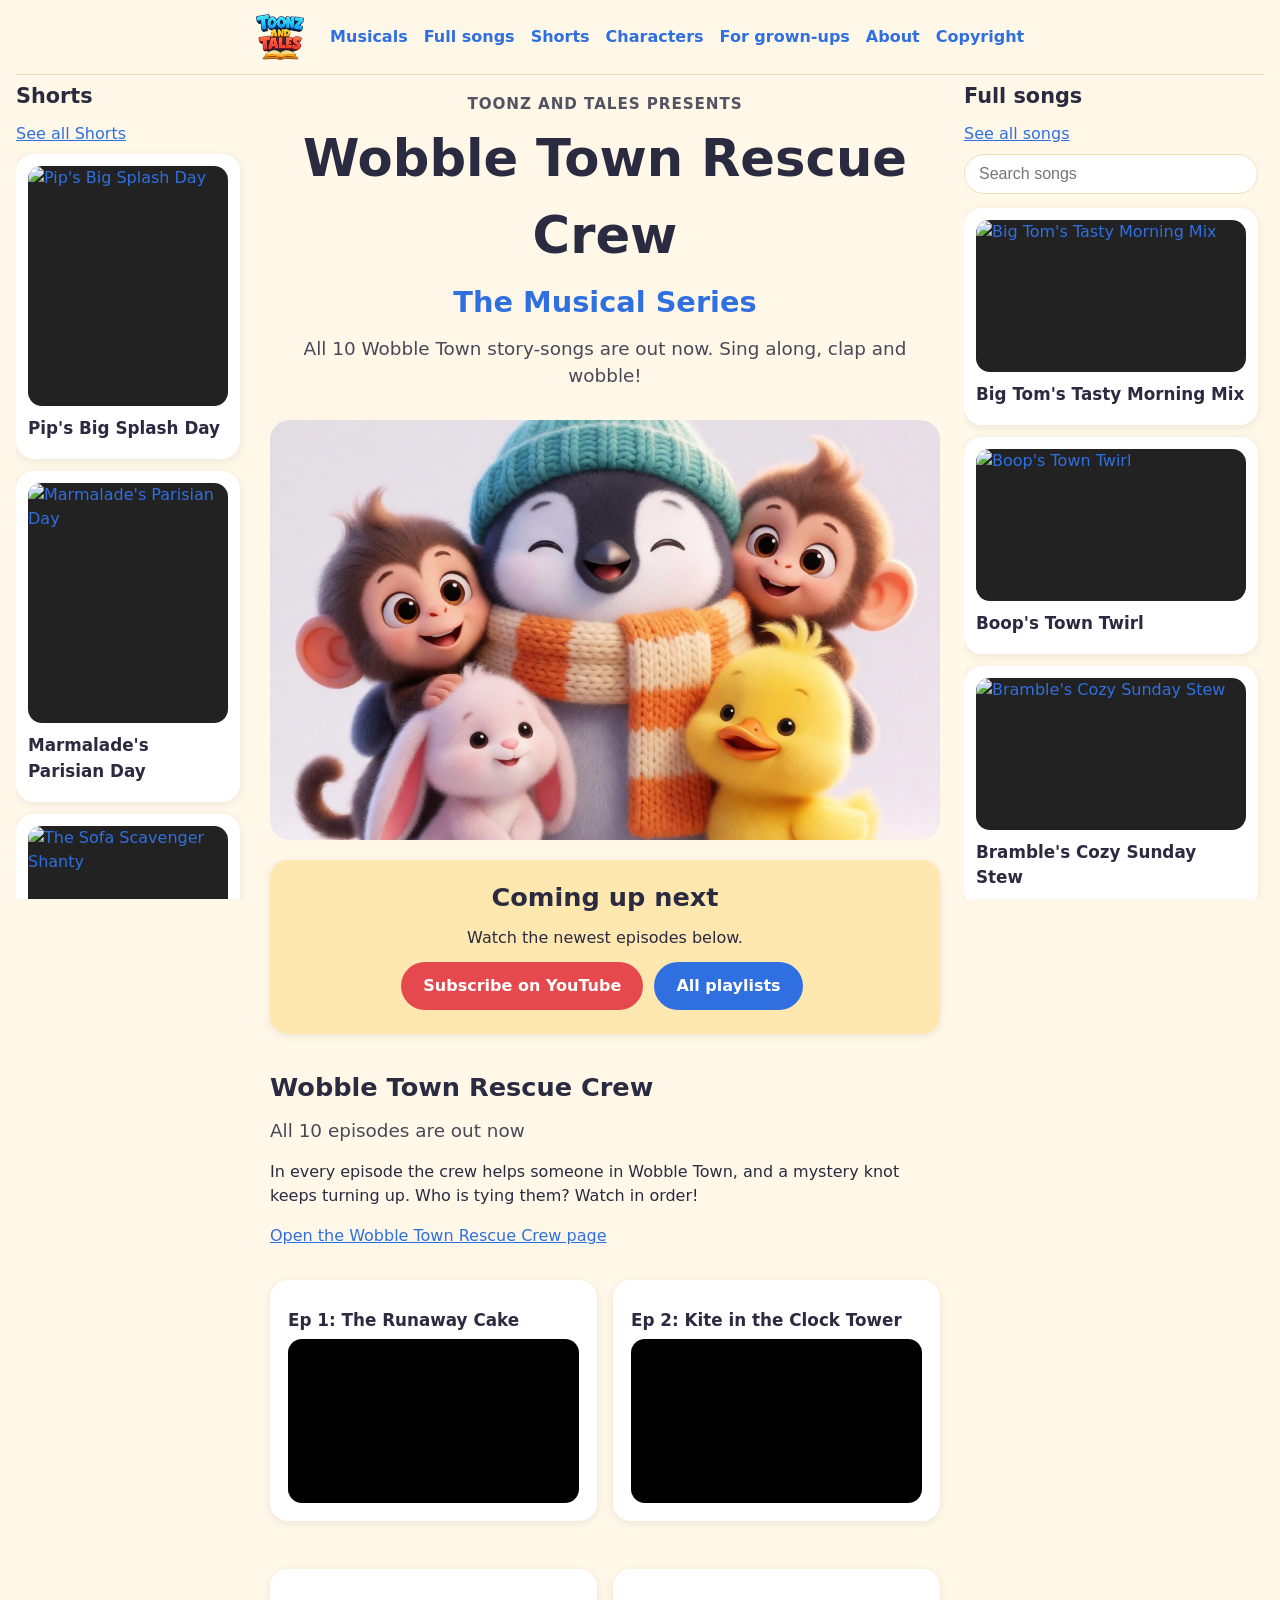
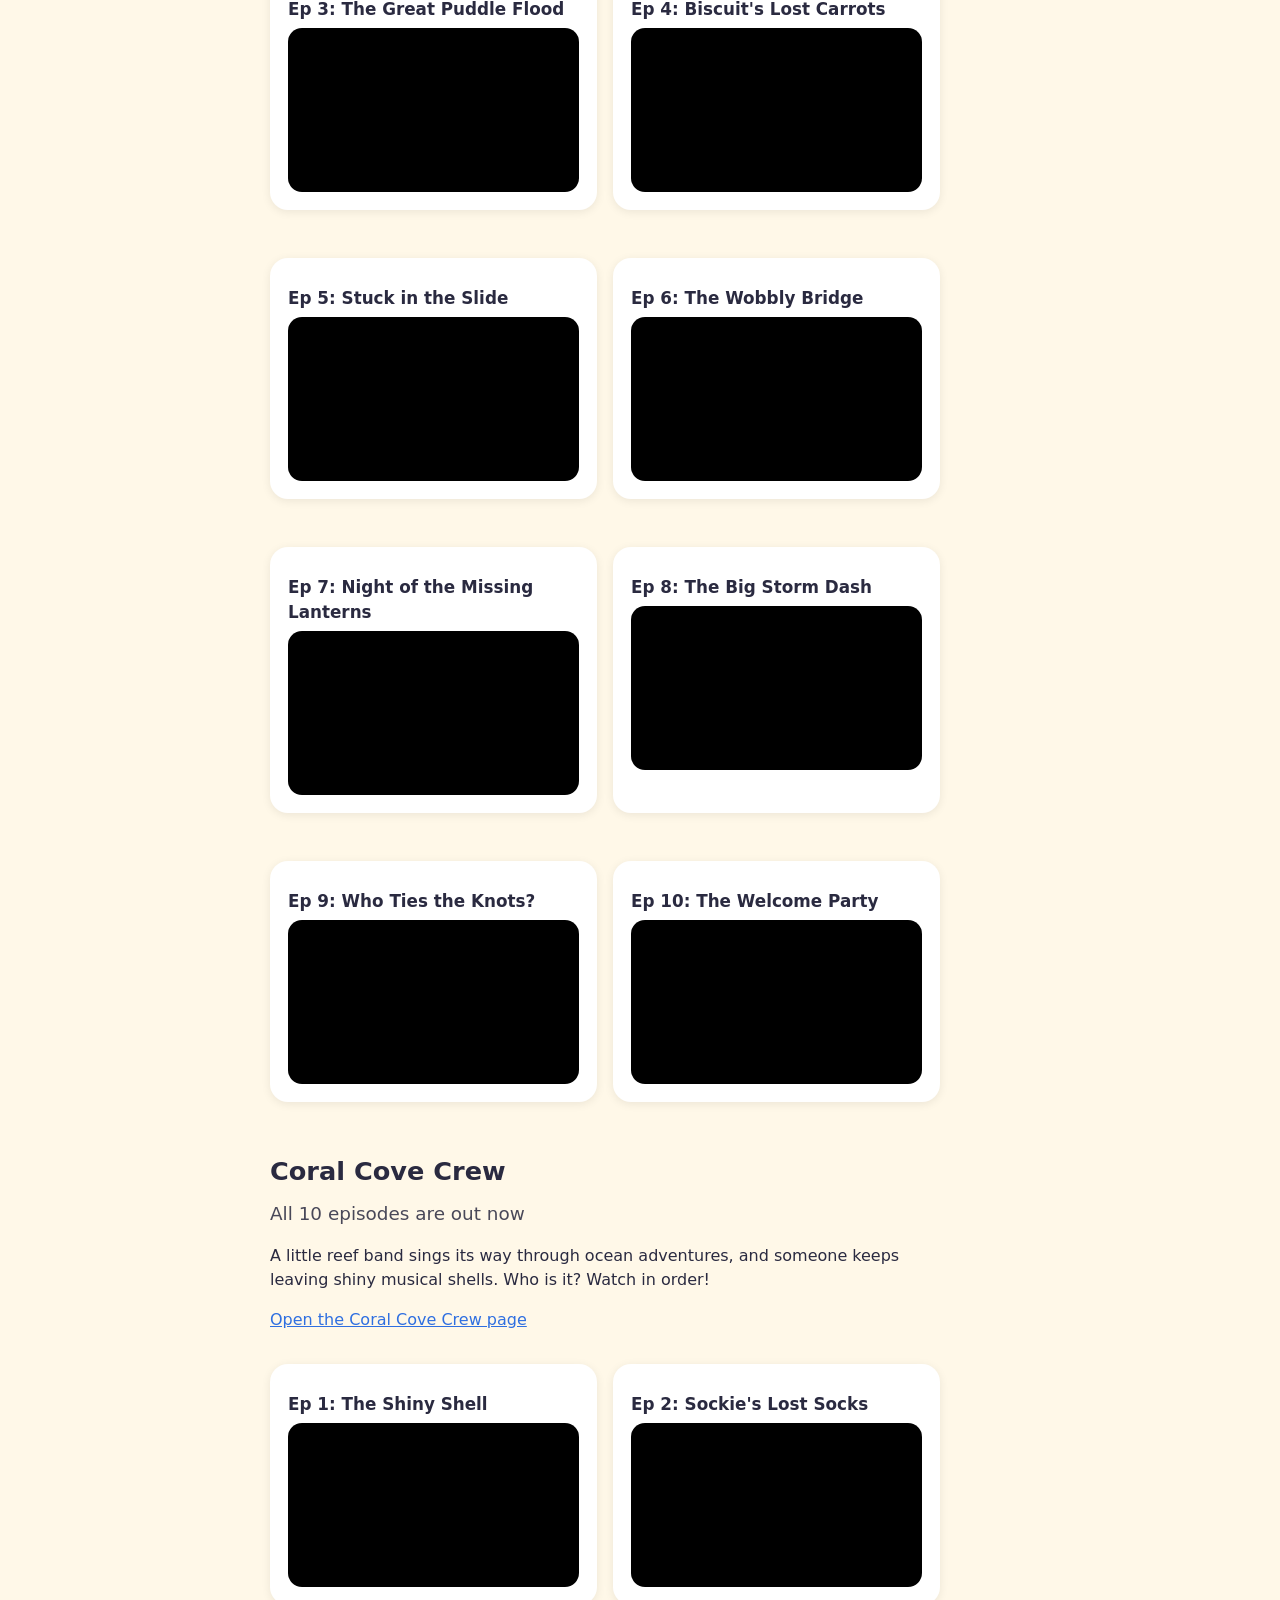
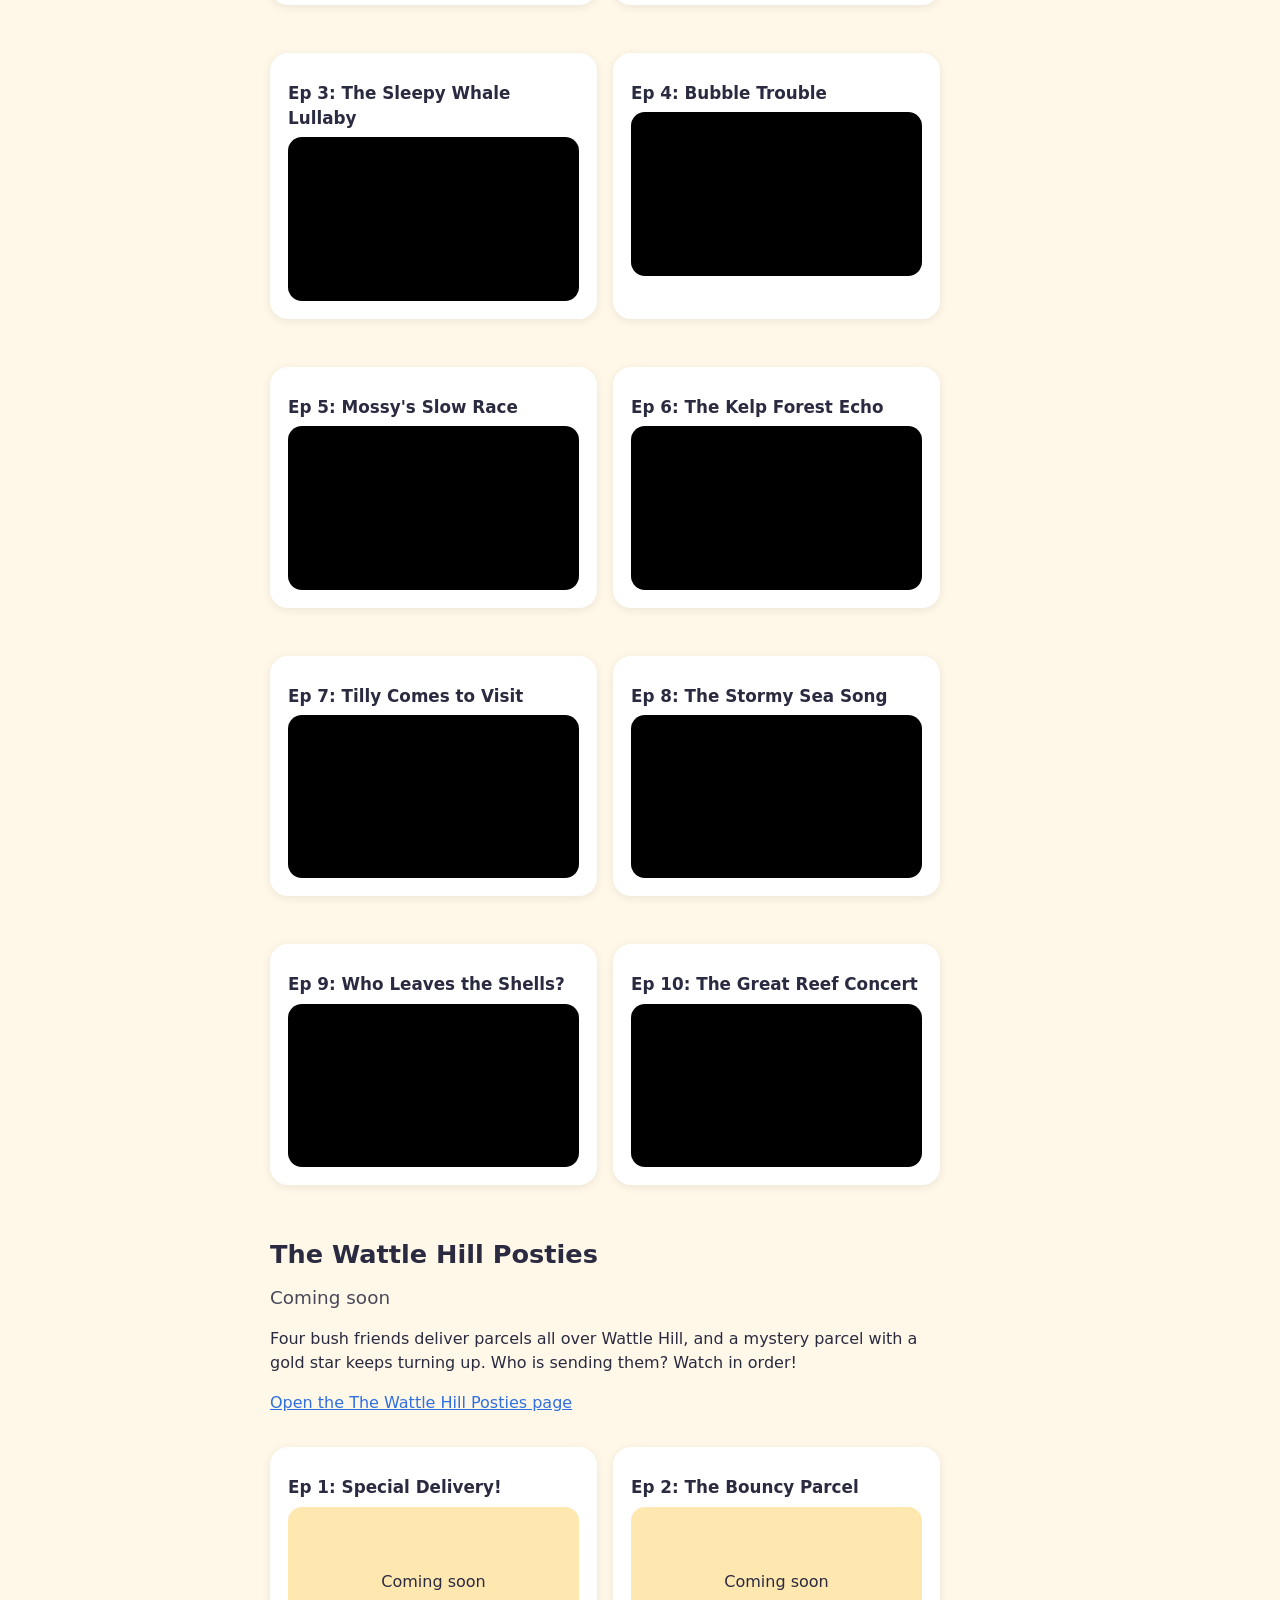
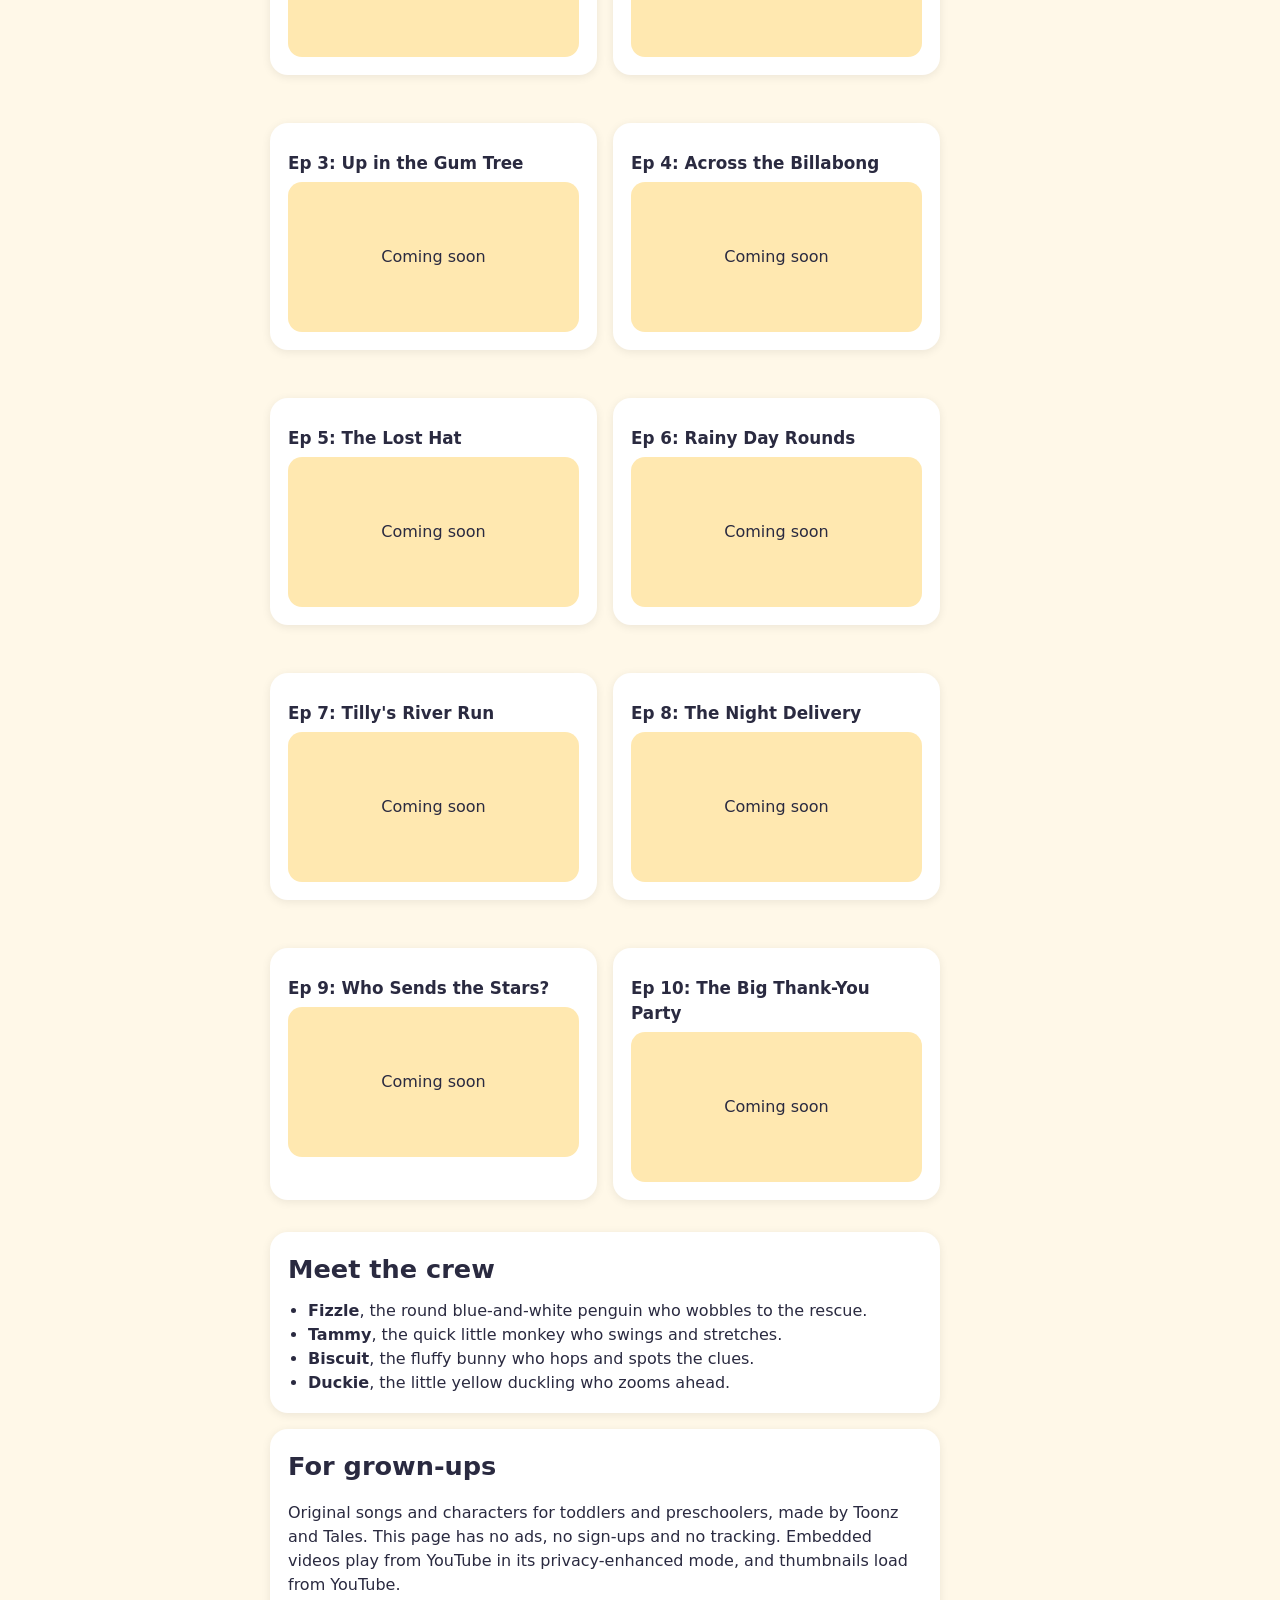
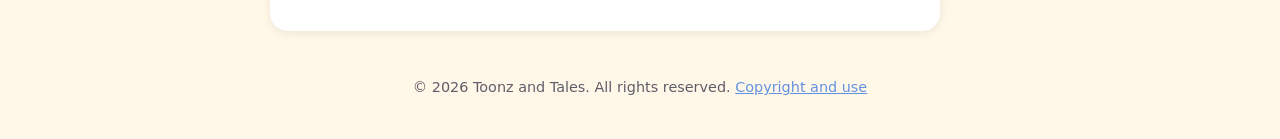
==== commit 3854ae76: "Update videos" ====
--- a/index.html
+++ b/index.html
@@ -75,7 +75,7 @@
 <meta property="og:image" content="https://toonzandtales.github.io/crew.jpg">
 <meta name="twitter:card" content="summary_large_image">
 <link rel="alternate" type="text/plain" href="https://toonzandtales.github.io/llms.txt" title="Summary for language models">
-<script type="application/ld+json">[{"@context":"https://schema.org","@type":"WebSite","name":"Toonz and Tales","url":"https://toonzandtales.github.io/","description":"Original sing-along songs and weekly story-song musicals for toddlers and preschoolers."},{"@context":"https://schema.org","@type":"Organization","name":"Toonz and Tales","url":"https://toonzandtales.github.io/","logo":"https://toonzandtales.github.io/crew.jpg","sameAs":["https://www.youtube.com/@ToonzAndTales"]},{"@context":"https://schema.org","@type":"TVSeries","name":"Wobble Town Rescue Crew","description":"In every episode the crew helps someone in Wobble Town, and a mystery knot keeps turning up. Who is tying them? Watch in order!","url":"https://toonzandtales.github.io/wobble-town/","image":"https://toonzandtales.github.io/characters/img/fizzle-and-friends.jpg","genre":"Kids music","numberOfEpisodes":10,"productionCompany":{"@type":"Organization","name":"Toonz and Tales"}},{"@context":"https://schema.org","@type":"TVSeries","name":"Coral Cove Crew","description":"A little reef band sings its way through ocean adventures, and someone keeps leaving shiny musical shells. Who is it? Watch in order!","url":"https://toonzandtales.github.io/coral-cove/","image":"https://toonzandtales.github.io/characters/img/coral-cove-crew.jpg","genre":"Kids music","numberOfEpisodes":10,"productionCompany":{"@type":"Organization","name":"Toonz and Tales"}},{"@context":"https://schema.org","@type":"VideoObject","name":"Wobble Town Rescue Crew, Ep 1: The Runaway Cake","description":"Episode 1 of Wobble Town Rescue Crew, a weekly sing-along story-song for toddlers and preschoolers.","thumbnailUrl":"https://i.ytimg.com/vi/CPR_nVhjciA/hqdefault.jpg","uploadDate":"2026-11-25T05:24:04.657Z","embedUrl":"https://www.youtube.com/embed/CPR_nVhjciA","contentUrl":"https://www.youtube.com/watch?v=CPR_nVhjciA","isFamilyFriendly":true,"publisher":{"@type":"Organization","name":"Toonz and Tales"}},{"@context":"https://schema.org","@type":"VideoObject","name":"Wobble Town Rescue Crew, Ep 2: Kite in the Clock Tower","description":"Episode 2 of Wobble Town Rescue Crew, a weekly sing-along story-song for toddlers and preschoolers.","thumbnailUrl":"https://i.ytimg.com/vi/EFDD4lKEcRw/hqdefault.jpg","uploadDate":"2026-11-25T07:58:04.552Z","embedUrl":"https://www.youtube.com/embed/EFDD4lKEcRw","contentUrl":"https://www.youtube.com/watch?v=EFDD4lKEcRw","isFamilyFriendly":true,"publisher":{"@type":"Organization","name":"Toonz and Tales"}},{"@context":"https://schema.org","@type":"VideoObject","name":"Wobble Town Rescue Crew, Ep 3: The Great Puddle Flood","description":"Episode 3 of Wobble Town Rescue Crew, a weekly sing-along story-song for toddlers and preschoolers.","thumbnailUrl":"https://i.ytimg.com/vi/o8t3OgO5hTk/hqdefault.jpg","uploadDate":"2026-11-25T13:39:44.914Z","embedUrl":"https://www.youtube.com/embed/o8t3OgO5hTk","contentUrl":"https://www.youtube.com/watch?v=o8t3OgO5hTk","isFamilyFriendly":true,"publisher":{"@type":"Organization","name":"Toonz and Tales"}},{"@context":"https://schema.org","@type":"VideoObject","name":"Wobble Town Rescue Crew, Ep 4: Biscuit's Lost Carrots","description":"Episode 4 of Wobble Town Rescue Crew, a weekly sing-along story-song for toddlers and preschoolers.","thumbnailUrl":"https://i.ytimg.com/vi/JD1Y1QCQhE8/hqdefault.jpg","uploadDate":"2026-11-25T15:15:53.430Z","embedUrl":"https://www.youtube.com/embed/JD1Y1QCQhE8","contentUrl":"https://www.youtube.com/watch?v=JD1Y1QCQhE8","isFamilyFriendly":true,"publisher":{"@type":"Organization","name":"Toonz and Tales"}},{"@context":"https://schema.org","@type":"VideoObject","name":"Wobble Town Rescue Crew, Ep 5: Stuck in the Slide","description":"Episode 5 of Wobble Town Rescue Crew, a weekly sing-along story-song for toddlers and preschoolers.","thumbnailUrl":"https://i.ytimg.com/vi/JOqmZbG6F6w/hqdefault.jpg","uploadDate":"2026-11-25T17:01:57.436Z","embedUrl":"https://www.youtube.com/embed/JOqmZbG6F6w","contentUrl":"https://www.youtube.com/watch?v=JOqmZbG6F6w","isFamilyFriendly":true,"publisher":{"@type":"Organization","name":"Toonz and Tales"}},{"@context":"https://schema.org","@type":"VideoObject","name":"Wobble Town Rescue Crew, Ep 6: The Wobbly Bridge","description":"Episode 6 of Wobble Town Rescue Crew, a weekly sing-along story-song for toddlers and preschoolers.","thumbnailUrl":"https://i.ytimg.com/vi/GDl3bzOwZBI/hqdefault.jpg","uploadDate":"2026-11-25T18:57:53.210Z","embedUrl":"https://www.youtube.com/embed/GDl3bzOwZBI","contentUrl":"https://www.youtube.com/watch?v=GDl3bzOwZBI","isFamilyFriendly":true,"publisher":{"@type":"Organization","name":"Toonz and Tales"}},{"@context":"https://schema.org","@type":"VideoObject","name":"Wobble Town Rescue Crew, Ep 7: Night of the Missing Lanterns","description":"Episode 7 of Wobble Town Rescue Crew, a weekly sing-along story-song for toddlers and preschoolers.","thumbnailUrl":"https://i.ytimg.com/vi/JFFq_adfF-s/hqdefault.jpg","uploadDate":"2026-11-25T20:38:36.134Z","embedUrl":"https://www.youtube.com/embed/JFFq_adfF-s","contentUrl":"https://www.youtube.com/watch?v=JFFq_adfF-s","isFamilyFriendly":true,"publisher":{"@type":"Organization","name":"Toonz and Tales"}},{"@context":"https://schema.org","@type":"VideoObject","name":"Wobble Town Rescue Crew, Ep 8: The Big Storm Dash","description":"Episode 8 of Wobble Town Rescue Crew, a weekly sing-along story-song for toddlers and preschoolers.","thumbnailUrl":"https://i.ytimg.com/vi/PeYBXAt1AbM/hqdefault.jpg","uploadDate":"2026-11-25T22:54:16.716Z","embedUrl":"https://www.youtube.com/embed/PeYBXAt1AbM","contentUrl":"https://www.youtube.com/watch?v=PeYBXAt1AbM","isFamilyFriendly":true,"publisher":{"@type":"Organization","name":"Toonz and Tales"}},{"@context":"https://schema.org","@type":"VideoObject","name":"Wobble Town Rescue Crew, Ep 9: Who Ties the Knots?","description":"Episode 9 of Wobble Town Rescue Crew, a weekly sing-along story-song for toddlers and preschoolers.","thumbnailUrl":"https://i.ytimg.com/vi/IuHzzAuGcpc/hqdefault.jpg","uploadDate":"2026-11-26T00:21:14.326Z","embedUrl":"https://www.youtube.com/embed/IuHzzAuGcpc","contentUrl":"https://www.youtube.com/watch?v=IuHzzAuGcpc","isFamilyFriendly":true,"publisher":{"@type":"Organization","name":"Toonz and Tales"}},{"@context":"https://schema.org","@type":"VideoObject","name":"Wobble Town Rescue Crew, Ep 10: The Welcome Party","description":"Episode 10 of Wobble Town Rescue Crew, a weekly sing-along story-song for toddlers and preschoolers.","thumbnailUrl":"https://i.ytimg.com/vi/DpkogDtFCg0/hqdefault.jpg","uploadDate":"2026-11-26T01:57:59.614Z","embedUrl":"https://www.youtube.com/embed/DpkogDtFCg0","contentUrl":"https://www.youtube.com/watch?v=DpkogDtFCg0","isFamilyFriendly":true,"publisher":{"@type":"Organization","name":"Toonz and Tales"}},{"@context":"https://schema.org","@type":"VideoObject","name":"Coral Cove Crew, Ep 1: The Shiny Shell","description":"Episode 1 of Coral Cove Crew, a weekly sing-along story-song for toddlers and preschoolers.","thumbnailUrl":"https://i.ytimg.com/vi/Fs_ZXNLPNmo/hqdefault.jpg","uploadDate":"2026-11-26T05:55:01.736Z","embedUrl":"https://www.youtube.com/embed/Fs_ZXNLPNmo","contentUrl":"https://www.youtube.com/watch?v=Fs_ZXNLPNmo","isFamilyFriendly":true,"publisher":{"@type":"Organization","name":"Toonz and Tales"}},{"@context":"https://schema.org","@type":"VideoObject","name":"Coral Cove Crew, Ep 2: Sockie's Lost Socks","description":"Episode 2 of Coral Cove Crew, a weekly sing-along story-song for toddlers and preschoolers.","thumbnailUrl":"https://i.ytimg.com/vi/fFOhlFu6A7g/hqdefault.jpg","uploadDate":"2026-11-26T07:20:31.857Z","embedUrl":"https://www.youtube.com/embed/fFOhlFu6A7g","contentUrl":"https://www.youtube.com/watch?v=fFOhlFu6A7g","isFamilyFriendly":true,"publisher":{"@type":"Organization","name":"Toonz and Tales"}},{"@context":"https://schema.org","@type":"VideoObject","name":"Coral Cove Crew, Ep 3: The Sleepy Whale Lullaby","description":"Episode 3 of Coral Cove Crew, a weekly sing-along story-song for toddlers and preschoolers.","thumbnailUrl":"https://i.ytimg.com/vi/bML307P9cXs/hqdefault.jpg","uploadDate":"2026-11-27T00:54:51.200Z","embedUrl":"https://www.youtube.com/embed/bML307P9cXs","contentUrl":"https://www.youtube.com/watch?v=bML307P9cXs","isFamilyFriendly":true,"publisher":{"@type":"Organization","name":"Toonz and Tales"}},{"@context":"https://schema.org","@type":"VideoObject","name":"Coral Cove Crew, Ep 4: Bubble Trouble","description":"Episode 4 of Coral Cove Crew, a weekly sing-along story-song for toddlers and preschoolers.","thumbnailUrl":"https://i.ytimg.com/vi/9LSqRh8Xf_M/hqdefault.jpg","uploadDate":"2026-11-26T10:18:10.450Z","embedUrl":"https://www.youtube.com/embed/9LSqRh8Xf_M","contentUrl":"https://www.youtube.com/watch?v=9LSqRh8Xf_M","isFamilyFriendly":true,"publisher":{"@type":"Organization","name":"Toonz and Tales"}},{"@context":"https://schema.org","@type":"VideoObject","name":"Coral Cove Crew, Ep 5: Mossy's Slow Race","description":"Episode 5 of Coral Cove Crew, a weekly sing-along story-song for toddlers and preschoolers.","thumbnailUrl":"https://i.ytimg.com/vi/Mb8L5OPQTbo/hqdefault.jpg","uploadDate":"2026-11-27T02:21:45.336Z","embedUrl":"https://www.youtube.com/embed/Mb8L5OPQTbo","contentUrl":"https://www.youtube.com/watch?v=Mb8L5OPQTbo","isFamilyFriendly":true,"publisher":{"@type":"Organization","name":"Toonz and Tales"}},{"@context":"https://schema.org","@type":"VideoObject","name":"Coral Cove Crew, Ep 6: The Kelp Forest Echo","description":"Episode 6 of Coral Cove Crew, a weekly sing-along story-song for toddlers and preschoolers.","thumbnailUrl":"https://i.ytimg.com/vi/kY9aLu0kCXI/hqdefault.jpg","uploadDate":"2026-11-26T11:48:39.787Z","embedUrl":"https://www.youtube.com/embed/kY9aLu0kCXI","contentUrl":"https://www.youtube.com/watch?v=kY9aLu0kCXI","isFamilyFriendly":true,"publisher":{"@type":"Organization","name":"Toonz and Tales"}},{"@context":"https://schema.org","@type":"VideoObject","name":"Coral Cove Crew, Ep 7: Tilly Comes to Visit","description":"Episode 7 of Coral Cove Crew, a weekly sing-along story-song for toddlers and preschoolers.","thumbnailUrl":"https://i.ytimg.com/vi/qDb-1V7A5To/hqdefault.jpg","uploadDate":"2026-11-27T03:45:58.244Z","embedUrl":"https://www.youtube.com/embed/qDb-1V7A5To","contentUrl":"https://www.youtube.com/watch?v=qDb-1V7A5To","isFamilyFriendly":true,"publisher":{"@type":"Organization","name":"Toonz and Tales"}},{"@context":"https://schema.org","@type":"VideoObject","name":"Coral Cove Crew, Ep 8: The Stormy Sea Song","description":"Episode 8 of Coral Cove Crew, a weekly sing-along story-song for toddlers and preschoolers.","thumbnailUrl":"https://i.ytimg.com/vi/YvOQ7xKvDCI/hqdefault.jpg","uploadDate":"2026-11-26T13:21:00.159Z","embedUrl":"https://www.youtube.com/embed/YvOQ7xKvDCI","contentUrl":"https://www.youtube.com/watch?v=YvOQ7xKvDCI","isFamilyFriendly":true,"publisher":{"@type":"Organization","name":"Toonz and Tales"}},{"@context":"https://schema.org","@type":"VideoObject","name":"Coral Cove Crew, Ep 9: Who Leaves the Shells?","description":"Episode 9 of Coral Cove Crew, a weekly sing-along story-song for toddlers and preschoolers.","thumbnailUrl":"https://i.ytimg.com/vi/bkOdQZMfegM/hqdefault.jpg","uploadDate":"2026-11-27T05:21:27.855Z","embedUrl":"https://www.youtube.com/embed/bkOdQZMfegM","contentUrl":"https://www.youtube.com/watch?v=bkOdQZMfegM","isFamilyFriendly":true,"publisher":{"@type":"Organization","name":"Toonz and Tales"}},{"@context":"https://schema.org","@type":"VideoObject","name":"Coral Cove Crew, Ep 10: The Great Reef Concert","description":"Episode 10 of Coral Cove Crew, a weekly sing-along story-song for toddlers and preschoolers.","thumbnailUrl":"https://i.ytimg.com/vi/_S3hdi95l1U/hqdefault.jpg","uploadDate":"2026-11-27T06:46:31.660Z","embedUrl":"https://www.youtube.com/embed/_S3hdi95l1U","contentUrl":"https://www.youtube.com/watch?v=_S3hdi95l1U","isFamilyFriendly":true,"publisher":{"@type":"Organization","name":"Toonz and Tales"}},{"@context":"https://schema.org","@type":"VideoObject","name":"Big Tom's Tasty Morning Mix","description":"A sing-along kids song by Toonz and Tales.","thumbnailUrl":"https://i.ytimg.com/vi/O6t5YRpxV4g/hqdefault.jpg","uploadDate":"2026-11-22T18:20:29.760Z","embedUrl":"https://www.youtube.com/embed/O6t5YRpxV4g","contentUrl":"https://www.youtube.com/watch?v=O6t5YRpxV4g","isFamilyFriendly":true,"publisher":{"@type":"Organization","name":"Toonz and Tales"}},{"@context":"https://schema.org","@type":"VideoObject","name":"Bramble's Cozy Sunday Stew","description":"A sing-along kids song by Toonz and Tales.","thumbnailUrl":"https://i.ytimg.com/vi/dH3qv6Fz60w/hqdefault.jpg","uploadDate":"2026-11-22T08:47:10.599Z","embedUrl":"https://www.youtube.com/embed/dH3qv6Fz60w","contentUrl":"https://www.youtube.com/watch?v=dH3qv6Fz60w","isFamilyFriendly":true,"publisher":{"@type":"Organization","name":"Toonz and Tales"}},{"@context":"https://schema.org","@type":"VideoObject","name":"Marmalade's Parisian Day","description":"A sing-along kids song by Toonz and Tales.","thumbnailUrl":"https://i.ytimg.com/vi/Ny1HU6Z0jtk/hqdefault.jpg","uploadDate":"2026-11-22T04:47:27.176Z","embedUrl":"https://www.youtube.com/embed/Ny1HU6Z0jtk","contentUrl":"https://www.youtube.com/watch?v=Ny1HU6Z0jtk","isFamilyFriendly":true,"publisher":{"@type":"Organization","name":"Toonz and Tales"}},{"@context":"https://schema.org","@type":"VideoObject","name":"Mina's Stardust Count","description":"A sing-along kids song by Toonz and Tales.","thumbnailUrl":"https://i.ytimg.com/vi/t1vUrQsjlvI/hqdefault.jpg","uploadDate":"2026-11-22T14:58:28.505Z","embedUrl":"https://www.youtube.com/embed/t1vUrQsjlvI","contentUrl":"https://www.youtube.com/watch?v=t1vUrQsjlvI","isFamilyFriendly":true,"publisher":{"@type":"Organization","name":"Toonz and Tales"}},{"@context":"https://schema.org","@type":"VideoObject","name":"Pip's Big Splash Day","description":"A sing-along kids song by Toonz and Tales.","thumbnailUrl":"https://i.ytimg.com/vi/-ytxK56r62A/hqdefault.jpg","uploadDate":"2026-11-22T04:47:18.398Z","embedUrl":"https://www.youtube.com/embed/-ytxK56r62A","contentUrl":"https://www.youtube.com/watch?v=-ytxK56r62A","isFamilyFriendly":true,"publisher":{"@type":"Organization","name":"Toonz and Tales"}},{"@context":"https://schema.org","@type":"VideoObject","name":"Polite Paws and Roar","description":"A sing-along kids song by Toonz and Tales.","thumbnailUrl":"https://i.ytimg.com/vi/LEQ7MlkByX8/hqdefault.jpg","uploadDate":"2026-11-22T12:16:39.323Z","embedUrl":"https://www.youtube.com/embed/LEQ7MlkByX8","contentUrl":"https://www.youtube.com/watch?v=LEQ7MlkByX8","isFamilyFriendly":true,"publisher":{"@type":"Organization","name":"Toonz and Tales"}},{"@context":"https://schema.org","@type":"VideoObject","name":"The Sofa Scavenger Shanty","description":"A sing-along kids song by Toonz and Tales.","thumbnailUrl":"https://i.ytimg.com/vi/3wJ2c8BfStg/hqdefault.jpg","uploadDate":"2026-11-22T04:47:34.574Z","embedUrl":"https://www.youtube.com/embed/3wJ2c8BfStg","contentUrl":"https://www.youtube.com/watch?v=3wJ2c8BfStg","isFamilyFriendly":true,"publisher":{"@type":"Organization","name":"Toonz and Tales"}},{"@context":"https://schema.org","@type":"VideoObject","name":"Zuzu's Sky Swim","description":"A sing-along kids song by Toonz and Tales.","thumbnailUrl":"https://i.ytimg.com/vi/DzsxuQw3p8Q/hqdefault.jpg","uploadDate":"2026-11-22T16:33:25.441Z","embedUrl":"https://www.youtube.com/embed/DzsxuQw3p8Q","contentUrl":"https://www.youtube.com/watch?v=DzsxuQw3p8Q","isFamilyFriendly":true,"publisher":{"@type":"Organization","name":"Toonz and Tales"}}]</script>
+<script type="application/ld+json">[{"@context":"https://schema.org","@type":"WebSite","name":"Toonz and Tales","url":"https://toonzandtales.github.io/","description":"Original sing-along songs and weekly story-song musicals for toddlers and preschoolers."},{"@context":"https://schema.org","@type":"Organization","name":"Toonz and Tales","url":"https://toonzandtales.github.io/","logo":"https://toonzandtales.github.io/crew.jpg","sameAs":["https://www.youtube.com/@ToonzAndTales"]},{"@context":"https://schema.org","@type":"TVSeries","name":"Wobble Town Rescue Crew","description":"In every episode the crew helps someone in Wobble Town, and a mystery knot keeps turning up. Who is tying them? Watch in order!","url":"https://toonzandtales.github.io/wobble-town/","image":"https://toonzandtales.github.io/characters/img/fizzle-and-friends.jpg","genre":"Kids music","numberOfEpisodes":10,"productionCompany":{"@type":"Organization","name":"Toonz and Tales"}},{"@context":"https://schema.org","@type":"TVSeries","name":"Coral Cove Crew","description":"A little reef band sings its way through ocean adventures, and someone keeps leaving shiny musical shells. Who is it? Watch in order!","url":"https://toonzandtales.github.io/coral-cove/","image":"https://toonzandtales.github.io/characters/img/coral-cove-crew.jpg","genre":"Kids music","numberOfEpisodes":10,"productionCompany":{"@type":"Organization","name":"Toonz and Tales"}},{"@context":"https://schema.org","@type":"TVSeries","name":"The Wattle Hill Posties","description":"Four bush friends deliver parcels all over Wattle Hill, and a mystery parcel with a gold star keeps turning up. Who is sending them? Watch in order!","url":"https://toonzandtales.github.io/wattle-hill/","image":"https://toonzandtales.github.io/characters/img/wattle-hill-crew.jpg","genre":"Kids music","numberOfEpisodes":10,"productionCompany":{"@type":"Organization","name":"Toonz and Tales"}},{"@context":"https://schema.org","@type":"VideoObject","name":"Wobble Town Rescue Crew, Ep 1: The Runaway Cake","description":"Episode 1 of Wobble Town Rescue Crew, a weekly sing-along story-song for toddlers and preschoolers.","thumbnailUrl":"https://i.ytimg.com/vi/CPR_nVhjciA/hqdefault.jpg","uploadDate":"2026-11-25T05:24:04.657Z","embedUrl":"https://www.youtube.com/embed/CPR_nVhjciA","contentUrl":"https://www.youtube.com/watch?v=CPR_nVhjciA","isFamilyFriendly":true,"publisher":{"@type":"Organization","name":"Toonz and Tales"}},{"@context":"https://schema.org","@type":"VideoObject","name":"Wobble Town Rescue Crew, Ep 2: Kite in the Clock Tower","description":"Episode 2 of Wobble Town Rescue Crew, a weekly sing-along story-song for toddlers and preschoolers.","thumbnailUrl":"https://i.ytimg.com/vi/EFDD4lKEcRw/hqdefault.jpg","uploadDate":"2026-11-25T07:58:04.552Z","embedUrl":"https://www.youtube.com/embed/EFDD4lKEcRw","contentUrl":"https://www.youtube.com/watch?v=EFDD4lKEcRw","isFamilyFriendly":true,"publisher":{"@type":"Organization","name":"Toonz and Tales"}},{"@context":"https://schema.org","@type":"VideoObject","name":"Wobble Town Rescue Crew, Ep 3: The Great Puddle Flood","description":"Episode 3 of Wobble Town Rescue Crew, a weekly sing-along story-song for toddlers and preschoolers.","thumbnailUrl":"https://i.ytimg.com/vi/o8t3OgO5hTk/hqdefault.jpg","uploadDate":"2026-11-25T13:39:44.914Z","embedUrl":"https://www.youtube.com/embed/o8t3OgO5hTk","contentUrl":"https://www.youtube.com/watch?v=o8t3OgO5hTk","isFamilyFriendly":true,"publisher":{"@type":"Organization","name":"Toonz and Tales"}},{"@context":"https://schema.org","@type":"VideoObject","name":"Wobble Town Rescue Crew, Ep 4: Biscuit's Lost Carrots","description":"Episode 4 of Wobble Town Rescue Crew, a weekly sing-along story-song for toddlers and preschoolers.","thumbnailUrl":"https://i.ytimg.com/vi/JD1Y1QCQhE8/hqdefault.jpg","uploadDate":"2026-11-25T15:15:53.430Z","embedUrl":"https://www.youtube.com/embed/JD1Y1QCQhE8","contentUrl":"https://www.youtube.com/watch?v=JD1Y1QCQhE8","isFamilyFriendly":true,"publisher":{"@type":"Organization","name":"Toonz and Tales"}},{"@context":"https://schema.org","@type":"VideoObject","name":"Wobble Town Rescue Crew, Ep 5: Stuck in the Slide","description":"Episode 5 of Wobble Town Rescue Crew, a weekly sing-along story-song for toddlers and preschoolers.","thumbnailUrl":"https://i.ytimg.com/vi/JOqmZbG6F6w/hqdefault.jpg","uploadDate":"2026-11-25T17:01:57.436Z","embedUrl":"https://www.youtube.com/embed/JOqmZbG6F6w","contentUrl":"https://www.youtube.com/watch?v=JOqmZbG6F6w","isFamilyFriendly":true,"publisher":{"@type":"Organization","name":"Toonz and Tales"}},{"@context":"https://schema.org","@type":"VideoObject","name":"Wobble Town Rescue Crew, Ep 6: The Wobbly Bridge","description":"Episode 6 of Wobble Town Rescue Crew, a weekly sing-along story-song for toddlers and preschoolers.","thumbnailUrl":"https://i.ytimg.com/vi/GDl3bzOwZBI/hqdefault.jpg","uploadDate":"2026-11-25T18:57:53.210Z","embedUrl":"https://www.youtube.com/embed/GDl3bzOwZBI","contentUrl":"https://www.youtube.com/watch?v=GDl3bzOwZBI","isFamilyFriendly":true,"publisher":{"@type":"Organization","name":"Toonz and Tales"}},{"@context":"https://schema.org","@type":"VideoObject","name":"Wobble Town Rescue Crew, Ep 7: Night of the Missing Lanterns","description":"Episode 7 of Wobble Town Rescue Crew, a weekly sing-along story-song for toddlers and preschoolers.","thumbnailUrl":"https://i.ytimg.com/vi/JFFq_adfF-s/hqdefault.jpg","uploadDate":"2026-11-25T20:38:36.134Z","embedUrl":"https://www.youtube.com/embed/JFFq_adfF-s","contentUrl":"https://www.youtube.com/watch?v=JFFq_adfF-s","isFamilyFriendly":true,"publisher":{"@type":"Organization","name":"Toonz and Tales"}},{"@context":"https://schema.org","@type":"VideoObject","name":"Wobble Town Rescue Crew, Ep 8: The Big Storm Dash","description":"Episode 8 of Wobble Town Rescue Crew, a weekly sing-along story-song for toddlers and preschoolers.","thumbnailUrl":"https://i.ytimg.com/vi/PeYBXAt1AbM/hqdefault.jpg","uploadDate":"2026-11-25T22:54:16.716Z","embedUrl":"https://www.youtube.com/embed/PeYBXAt1AbM","contentUrl":"https://www.youtube.com/watch?v=PeYBXAt1AbM","isFamilyFriendly":true,"publisher":{"@type":"Organization","name":"Toonz and Tales"}},{"@context":"https://schema.org","@type":"VideoObject","name":"Wobble Town Rescue Crew, Ep 9: Who Ties the Knots?","description":"Episode 9 of Wobble Town Rescue Crew, a weekly sing-along story-song for toddlers and preschoolers.","thumbnailUrl":"https://i.ytimg.com/vi/IuHzzAuGcpc/hqdefault.jpg","uploadDate":"2026-11-26T00:21:14.326Z","embedUrl":"https://www.youtube.com/embed/IuHzzAuGcpc","contentUrl":"https://www.youtube.com/watch?v=IuHzzAuGcpc","isFamilyFriendly":true,"publisher":{"@type":"Organization","name":"Toonz and Tales"}},{"@context":"https://schema.org","@type":"VideoObject","name":"Wobble Town Rescue Crew, Ep 10: The Welcome Party","description":"Episode 10 of Wobble Town Rescue Crew, a weekly sing-along story-song for toddlers and preschoolers.","thumbnailUrl":"https://i.ytimg.com/vi/DpkogDtFCg0/hqdefault.jpg","uploadDate":"2026-11-26T01:57:59.614Z","embedUrl":"https://www.youtube.com/embed/DpkogDtFCg0","contentUrl":"https://www.youtube.com/watch?v=DpkogDtFCg0","isFamilyFriendly":true,"publisher":{"@type":"Organization","name":"Toonz and Tales"}},{"@context":"https://schema.org","@type":"VideoObject","name":"Coral Cove Crew, Ep 1: The Shiny Shell","description":"Episode 1 of Coral Cove Crew, a weekly sing-along story-song for toddlers and preschoolers.","thumbnailUrl":"https://i.ytimg.com/vi/Fs_ZXNLPNmo/hqdefault.jpg","uploadDate":"2026-11-26T05:55:01.736Z","embedUrl":"https://www.youtube.com/embed/Fs_ZXNLPNmo","contentUrl":"https://www.youtube.com/watch?v=Fs_ZXNLPNmo","isFamilyFriendly":true,"publisher":{"@type":"Organization","name":"Toonz and Tales"}},{"@context":"https://schema.org","@type":"VideoObject","name":"Coral Cove Crew, Ep 2: Sockie's Lost Socks","description":"Episode 2 of Coral Cove Crew, a weekly sing-along story-song for toddlers and preschoolers.","thumbnailUrl":"https://i.ytimg.com/vi/fFOhlFu6A7g/hqdefault.jpg","uploadDate":"2026-11-26T07:20:31.857Z","embedUrl":"https://www.youtube.com/embed/fFOhlFu6A7g","contentUrl":"https://www.youtube.com/watch?v=fFOhlFu6A7g","isFamilyFriendly":true,"publisher":{"@type":"Organization","name":"Toonz and Tales"}},{"@context":"https://schema.org","@type":"VideoObject","name":"Coral Cove Crew, Ep 3: The Sleepy Whale Lullaby","description":"Episode 3 of Coral Cove Crew, a weekly sing-along story-song for toddlers and preschoolers.","thumbnailUrl":"https://i.ytimg.com/vi/bML307P9cXs/hqdefault.jpg","uploadDate":"2026-11-27T00:54:51.200Z","embedUrl":"https://www.youtube.com/embed/bML307P9cXs","contentUrl":"https://www.youtube.com/watch?v=bML307P9cXs","isFamilyFriendly":true,"publisher":{"@type":"Organization","name":"Toonz and Tales"}},{"@context":"https://schema.org","@type":"VideoObject","name":"Coral Cove Crew, Ep 4: Bubble Trouble","description":"Episode 4 of Coral Cove Crew, a weekly sing-along story-song for toddlers and preschoolers.","thumbnailUrl":"https://i.ytimg.com/vi/9LSqRh8Xf_M/hqdefault.jpg","uploadDate":"2026-11-26T10:18:10.450Z","embedUrl":"https://www.youtube.com/embed/9LSqRh8Xf_M","contentUrl":"https://www.youtube.com/watch?v=9LSqRh8Xf_M","isFamilyFriendly":true,"publisher":{"@type":"Organization","name":"Toonz and Tales"}},{"@context":"https://schema.org","@type":"VideoObject","name":"Coral Cove Crew, Ep 5: Mossy's Slow Race","description":"Episode 5 of Coral Cove Crew, a weekly sing-along story-song for toddlers and preschoolers.","thumbnailUrl":"https://i.ytimg.com/vi/Mb8L5OPQTbo/hqdefault.jpg","uploadDate":"2026-11-27T02:21:45.336Z","embedUrl":"https://www.youtube.com/embed/Mb8L5OPQTbo","contentUrl":"https://www.youtube.com/watch?v=Mb8L5OPQTbo","isFamilyFriendly":true,"publisher":{"@type":"Organization","name":"Toonz and Tales"}},{"@context":"https://schema.org","@type":"VideoObject","name":"Coral Cove Crew, Ep 6: The Kelp Forest Echo","description":"Episode 6 of Coral Cove Crew, a weekly sing-along story-song for toddlers and preschoolers.","thumbnailUrl":"https://i.ytimg.com/vi/kY9aLu0kCXI/hqdefault.jpg","uploadDate":"2026-11-26T11:48:39.787Z","embedUrl":"https://www.youtube.com/embed/kY9aLu0kCXI","contentUrl":"https://www.youtube.com/watch?v=kY9aLu0kCXI","isFamilyFriendly":true,"publisher":{"@type":"Organization","name":"Toonz and Tales"}},{"@context":"https://schema.org","@type":"VideoObject","name":"Coral Cove Crew, Ep 7: Tilly Comes to Visit","description":"Episode 7 of Coral Cove Crew, a weekly sing-along story-song for toddlers and preschoolers.","thumbnailUrl":"https://i.ytimg.com/vi/qDb-1V7A5To/hqdefault.jpg","uploadDate":"2026-11-27T03:45:58.244Z","embedUrl":"https://www.youtube.com/embed/qDb-1V7A5To","contentUrl":"https://www.youtube.com/watch?v=qDb-1V7A5To","isFamilyFriendly":true,"publisher":{"@type":"Organization","name":"Toonz and Tales"}},{"@context":"https://schema.org","@type":"VideoObject","name":"Coral Cove Crew, Ep 8: The Stormy Sea Song","description":"Episode 8 of Coral Cove Crew, a weekly sing-along story-song for toddlers and preschoolers.","thumbnailUrl":"https://i.ytimg.com/vi/YvOQ7xKvDCI/hqdefault.jpg","uploadDate":"2026-11-26T13:21:00.159Z","embedUrl":"https://www.youtube.com/embed/YvOQ7xKvDCI","contentUrl":"https://www.youtube.com/watch?v=YvOQ7xKvDCI","isFamilyFriendly":true,"publisher":{"@type":"Organization","name":"Toonz and Tales"}},{"@context":"https://schema.org","@type":"VideoObject","name":"Coral Cove Crew, Ep 9: Who Leaves the Shells?","description":"Episode 9 of Coral Cove Crew, a weekly sing-along story-song for toddlers and preschoolers.","thumbnailUrl":"https://i.ytimg.com/vi/bkOdQZMfegM/hqdefault.jpg","uploadDate":"2026-11-27T05:21:27.855Z","embedUrl":"https://www.youtube.com/embed/bkOdQZMfegM","contentUrl":"https://www.youtube.com/watch?v=bkOdQZMfegM","isFamilyFriendly":true,"publisher":{"@type":"Organization","name":"Toonz and Tales"}},{"@context":"https://schema.org","@type":"VideoObject","name":"Coral Cove Crew, Ep 10: The Great Reef Concert","description":"Episode 10 of Coral Cove Crew, a weekly sing-along story-song for toddlers and preschoolers.","thumbnailUrl":"https://i.ytimg.com/vi/_S3hdi95l1U/hqdefault.jpg","uploadDate":"2026-11-27T06:46:31.660Z","embedUrl":"https://www.youtube.com/embed/_S3hdi95l1U","contentUrl":"https://www.youtube.com/watch?v=_S3hdi95l1U","isFamilyFriendly":true,"publisher":{"@type":"Organization","name":"Toonz and Tales"}},{"@context":"https://schema.org","@type":"VideoObject","name":"Big Tom's Tasty Morning Mix","description":"A sing-along kids song by Toonz and Tales.","thumbnailUrl":"https://i.ytimg.com/vi/O6t5YRpxV4g/hqdefault.jpg","uploadDate":"2026-11-22T18:20:29.760Z","embedUrl":"https://www.youtube.com/embed/O6t5YRpxV4g","contentUrl":"https://www.youtube.com/watch?v=O6t5YRpxV4g","isFamilyFriendly":true,"publisher":{"@type":"Organization","name":"Toonz and Tales"}},{"@context":"https://schema.org","@type":"VideoObject","name":"Boop's Town Twirl","description":"A sing-along kids song by Toonz and Tales.","thumbnailUrl":"https://i.ytimg.com/vi/Zn1jbiu3cwc/hqdefault.jpg","uploadDate":"2026-11-23T03:12:33.052Z","embedUrl":"https://www.youtube.com/embed/Zn1jbiu3cwc","contentUrl":"https://www.youtube.com/watch?v=Zn1jbiu3cwc","isFamilyFriendly":true,"publisher":{"@type":"Organization","name":"Toonz and Tales"}},{"@context":"https://schema.org","@type":"VideoObject","name":"Bramble's Cozy Sunday Stew","description":"A sing-along kids song by Toonz and Tales.","thumbnailUrl":"https://i.ytimg.com/vi/dH3qv6Fz60w/hqdefault.jpg","uploadDate":"2026-11-22T08:47:10.599Z","embedUrl":"https://www.youtube.com/embed/dH3qv6Fz60w","contentUrl":"https://www.youtube.com/watch?v=dH3qv6Fz60w","isFamilyFriendly":true,"publisher":{"@type":"Organization","name":"Toonz and Tales"}},{"@context":"https://schema.org","@type":"VideoObject","name":"Fern's Gentle Wake-Up Song","description":"A sing-along kids song by Toonz and Tales.","thumbnailUrl":"https://i.ytimg.com/vi/NmnBlaNZJoE/hqdefault.jpg","uploadDate":"2026-11-22T23:17:41.756Z","embedUrl":"https://www.youtube.com/embed/NmnBlaNZJoE","contentUrl":"https://www.youtube.com/watch?v=NmnBlaNZJoE","isFamilyFriendly":true,"publisher":{"@type":"Organization","name":"Toonz and Tales"}},{"@context":"https://schema.org","@type":"VideoObject","name":"Fizzle's Wobble Wobble Dance!","description":"A sing-along kids song by Toonz and Tales.","thumbnailUrl":"https://i.ytimg.com/vi/R0XeqkVaxcA/hqdefault.jpg","uploadDate":"2026-11-24T13:53:03.628Z","embedUrl":"https://www.youtube.com/embed/R0XeqkVaxcA","contentUrl":"https://www.youtube.com/watch?v=R0XeqkVaxcA","isFamilyFriendly":true,"publisher":{"@type":"Organization","name":"Toonz and Tales"}},{"@context":"https://schema.org","@type":"VideoObject","name":"Kiwi's Sporty Shout","description":"A sing-along kids song by Toonz and Tales.","thumbnailUrl":"https://i.ytimg.com/vi/U7VggjkKGWQ/hqdefault.jpg","uploadDate":"2026-11-24T04:38:00.660Z","embedUrl":"https://www.youtube.com/embed/U7VggjkKGWQ","contentUrl":"https://www.youtube.com/watch?v=U7VggjkKGWQ","isFamilyFriendly":true,"publisher":{"@type":"Organization","name":"Toonz and Tales"}},{"@context":"https://schema.org","@type":"VideoObject","name":"Luli's Sea Light","description":"A sing-along kids song by Toonz and Tales.","thumbnailUrl":"https://i.ytimg.com/vi/8pnJaQfLN9A/hqdefault.jpg","uploadDate":"2026-11-23T10:23:28.554Z","embedUrl":"https://www.youtube.com/embed/8pnJaQfLN9A","contentUrl":"https://www.youtube.com/watch?v=8pnJaQfLN9A","isFamilyFriendly":true,"publisher":{"@type":"Organization","name":"Toonz and Tales"}},{"@context":"https://schema.org","@type":"VideoObject","name":"Marmalade's Parisian Day","description":"A sing-along kids song by Toonz and Tales.","thumbnailUrl":"https://i.ytimg.com/vi/Ny1HU6Z0jtk/hqdefault.jpg","uploadDate":"2026-11-22T04:47:27.176Z","embedUrl":"https://www.youtube.com/embed/Ny1HU6Z0jtk","contentUrl":"https://www.youtube.com/watch?v=Ny1HU6Z0jtk","isFamilyFriendly":true,"publisher":{"@type":"Organization","name":"Toonz and Tales"}},{"@context":"https://schema.org","@type":"VideoObject","name":"Mina's Stardust Count","description":"A sing-along kids song by Toonz and Tales.","thumbnailUrl":"https://i.ytimg.com/vi/t1vUrQsjlvI/hqdefault.jpg","uploadDate":"2026-11-22T14:58:28.505Z","embedUrl":"https://www.youtube.com/embed/t1vUrQsjlvI","contentUrl":"https://www.youtube.com/watch?v=t1vUrQsjlvI","isFamilyFriendly":true,"publisher":{"@type":"Organization","name":"Toonz and Tales"}},{"@context":"https://schema.org","@type":"VideoObject","name":"Pip's Big Splash Day","description":"A sing-along kids song by Toonz and Tales.","thumbnailUrl":"https://i.ytimg.com/vi/-ytxK56r62A/hqdefault.jpg","uploadDate":"2026-11-22T04:47:18.398Z","embedUrl":"https://www.youtube.com/embed/-ytxK56r62A","contentUrl":"https://www.youtube.com/watch?v=-ytxK56r62A","isFamilyFriendly":true,"publisher":{"@type":"Organization","name":"Toonz and Tales"}},{"@context":"https://schema.org","@type":"VideoObject","name":"Polite Paws and Roar","description":"A sing-along kids song by Toonz and Tales.","thumbnailUrl":"https://i.ytimg.com/vi/LEQ7MlkByX8/hqdefault.jpg","uploadDate":"2026-11-22T12:16:39.323Z","embedUrl":"https://www.youtube.com/embed/LEQ7MlkByX8","contentUrl":"https://www.youtube.com/watch?v=LEQ7MlkByX8","isFamilyFriendly":true,"publisher":{"@type":"Organization","name":"Toonz and Tales"}},{"@context":"https://schema.org","@type":"VideoObject","name":"Sir Sniffles' Great Courage Quest","description":"A sing-along kids song by Toonz and Tales.","thumbnailUrl":"https://i.ytimg.com/vi/NRtEDHcsw28/hqdefault.jpg","uploadDate":"2026-11-22T21:17:56.061Z","embedUrl":"https://www.youtube.com/embed/NRtEDHcsw28","contentUrl":"https://www.youtube.com/watch?v=NRtEDHcsw28","isFamilyFriendly":true,"publisher":{"@type":"Organization","name":"Toonz and Tales"}},{"@context":"https://schema.org","@type":"VideoObject","name":"story-1795506126268-3a0r604z4","description":"A sing-along kids song by Toonz and Tales.","thumbnailUrl":"https://i.ytimg.com/vi/WEVUctSM5xk/hqdefault.jpg","uploadDate":"2026-11-24T10:23:06.870Z","embedUrl":"https://www.youtube.com/embed/WEVUctSM5xk","contentUrl":"https://www.youtube.com/watch?v=WEVUctSM5xk","isFamilyFriendly":true,"publisher":{"@type":"Organization","name":"Toonz and Tales"}},{"@context":"https://schema.org","@type":"VideoObject","name":"Sunbeam Slumber Song","description":"A sing-along kids song by Toonz and Tales.","thumbnailUrl":"https://i.ytimg.com/vi/HuStrnHWPJk/hqdefault.jpg","uploadDate":"2026-11-24T07:02:03.542Z","embedUrl":"https://www.youtube.com/embed/HuStrnHWPJk","contentUrl":"https://www.youtube.com/watch?v=HuStrnHWPJk","isFamilyFriendly":true,"publisher":{"@type":"Organization","name":"Toonz and Tales"}},{"@context":"https://schema.org","@type":"VideoObject","name":"The Sofa Scavenger Shanty","description":"A sing-along kids song by Toonz and Tales.","thumbnailUrl":"https://i.ytimg.com/vi/3wJ2c8BfStg/hqdefault.jpg","uploadDate":"2026-11-22T04:47:34.574Z","embedUrl":"https://www.youtube.com/embed/3wJ2c8BfStg","contentUrl":"https://www.youtube.com/watch?v=3wJ2c8BfStg","isFamilyFriendly":true,"publisher":{"@type":"Organization","name":"Toonz and Tales"}},{"@context":"https://schema.org","@type":"VideoObject","name":"Zuzu's Sky Swim","description":"A sing-along kids song by Toonz and Tales.","thumbnailUrl":"https://i.ytimg.com/vi/DzsxuQw3p8Q/hqdefault.jpg","uploadDate":"2026-11-22T16:33:25.441Z","embedUrl":"https://www.youtube.com/embed/DzsxuQw3p8Q","contentUrl":"https://www.youtube.com/watch?v=DzsxuQw3p8Q","isFamilyFriendly":true,"publisher":{"@type":"Organization","name":"Toonz and Tales"}}]</script>
 <!--/SEO-HEAD-->
 </head>
 <body>
@@ -153,8 +153,8 @@
                               
   
                   
-                  <!--STATIC-INDEX-->
-<div id="static-index"><h2>All videos</h2><h3>Wobble Town Rescue Crew</h3><p>In every episode the crew helps someone in Wobble Town, and a mystery knot keeps turning up. Who is tying them? Watch in order!</p><ol><li><a href="https://www.youtube.com/watch?v=CPR_nVhjciA" target="_blank" rel="noopener">Ep 1: The Runaway Cake</a></li><li><a href="https://www.youtube.com/watch?v=EFDD4lKEcRw" target="_blank" rel="noopener">Ep 2: Kite in the Clock Tower</a></li><li><a href="https://www.youtube.com/watch?v=o8t3OgO5hTk" target="_blank" rel="noopener">Ep 3: The Great Puddle Flood</a></li><li><a href="https://www.youtube.com/watch?v=JD1Y1QCQhE8" target="_blank" rel="noopener">Ep 4: Biscuit's Lost Carrots</a></li><li><a href="https://www.youtube.com/watch?v=JOqmZbG6F6w" target="_blank" rel="noopener">Ep 5: Stuck in the Slide</a></li><li><a href="https://www.youtube.com/watch?v=GDl3bzOwZBI" target="_blank" rel="noopener">Ep 6: The Wobbly Bridge</a></li><li><a href="https://www.youtube.com/watch?v=JFFq_adfF-s" target="_blank" rel="noopener">Ep 7: Night of the Missing Lanterns</a></li><li><a href="https://www.youtube.com/watch?v=PeYBXAt1AbM" target="_blank" rel="noopener">Ep 8: The Big Storm Dash</a></li><li><a href="https://www.youtube.com/watch?v=IuHzzAuGcpc" target="_blank" rel="noopener">Ep 9: Who Ties the Knots?</a></li><li><a href="https://www.youtube.com/watch?v=DpkogDtFCg0" target="_blank" rel="noopener">Ep 10: The Welcome Party</a></li></ol><h3>Coral Cove Crew</h3><p>A little reef band sings its way through ocean adventures, and someone keeps leaving shiny musical shells. Who is it? Watch in order!</p><ol><li><a href="https://www.youtube.com/watch?v=Fs_ZXNLPNmo" target="_blank" rel="noopener">Ep 1: The Shiny Shell</a></li><li><a href="https://www.youtube.com/watch?v=fFOhlFu6A7g" target="_blank" rel="noopener">Ep 2: Sockie's Lost Socks</a></li><li><a href="https://www.youtube.com/watch?v=bML307P9cXs" target="_blank" rel="noopener">Ep 3: The Sleepy Whale Lullaby</a></li><li><a href="https://www.youtube.com/watch?v=9LSqRh8Xf_M" target="_blank" rel="noopener">Ep 4: Bubble Trouble</a></li><li><a href="https://www.youtube.com/watch?v=Mb8L5OPQTbo" target="_blank" rel="noopener">Ep 5: Mossy's Slow Race</a></li><li><a href="https://www.youtube.com/watch?v=kY9aLu0kCXI" target="_blank" rel="noopener">Ep 6: The Kelp Forest Echo</a></li><li><a href="https://www.youtube.com/watch?v=qDb-1V7A5To" target="_blank" rel="noopener">Ep 7: Tilly Comes to Visit</a></li><li><a href="https://www.youtube.com/watch?v=YvOQ7xKvDCI" target="_blank" rel="noopener">Ep 8: The Stormy Sea Song</a></li><li><a href="https://www.youtube.com/watch?v=bkOdQZMfegM" target="_blank" rel="noopener">Ep 9: Who Leaves the Shells?</a></li><li><a href="https://www.youtube.com/watch?v=_S3hdi95l1U" target="_blank" rel="noopener">Ep 10: The Great Reef Concert</a></li></ol><h3>Songs</h3><ul><li><a href="https://www.youtube.com/watch?v=O6t5YRpxV4g" target="_blank" rel="noopener">Big Tom's Tasty Morning Mix</a></li><li><a href="https://www.youtube.com/watch?v=dH3qv6Fz60w" target="_blank" rel="noopener">Bramble's Cozy Sunday Stew</a></li><li><a href="https://www.youtube.com/watch?v=Ny1HU6Z0jtk" target="_blank" rel="noopener">Marmalade's Parisian Day</a></li><li><a href="https://www.youtube.com/watch?v=t1vUrQsjlvI" target="_blank" rel="noopener">Mina's Stardust Count</a></li><li><a href="https://www.youtube.com/watch?v=-ytxK56r62A" target="_blank" rel="noopener">Pip's Big Splash Day</a></li><li><a href="https://www.youtube.com/watch?v=LEQ7MlkByX8" target="_blank" rel="noopener">Polite Paws and Roar</a></li><li><a href="https://www.youtube.com/watch?v=3wJ2c8BfStg" target="_blank" rel="noopener">The Sofa Scavenger Shanty</a></li><li><a href="https://www.youtube.com/watch?v=DzsxuQw3p8Q" target="_blank" rel="noopener">Zuzu's Sky Swim</a></li></ul><h3>Shorts</h3><ul><li><a href="https://www.youtube.com/watch?v=U56f0s_wBjw" target="_blank" rel="noopener">Pip's Big Splash Day</a></li><li><a href="https://www.youtube.com/watch?v=TzFqGktpkzI" target="_blank" rel="noopener">Marmalade's Parisian Day</a></li><li><a href="https://www.youtube.com/watch?v=INZGyprFcrI" target="_blank" rel="noopener">The Sofa Scavenger Shanty</a></li><li><a href="https://www.youtube.com/watch?v=GIYrZ2pEJ_w" target="_blank" rel="noopener">Bramble's Cozy Sunday Stew</a></li><li><a href="https://www.youtube.com/watch?v=Dga81PP4SZY" target="_blank" rel="noopener">Polite Paws and Roar</a></li><li><a href="https://www.youtube.com/watch?v=ZYbr4voJUFg" target="_blank" rel="noopener">Mina's Stardust Count</a></li><li><a href="https://www.youtube.com/watch?v=wjUPsBioOWI" target="_blank" rel="noopener">Zuzu's Sky Swim</a></li><li><a href="https://www.youtube.com/watch?v=_QBNHRAqLg0" target="_blank" rel="noopener">Big Tom's Tasty Morning Mix</a></li></ul><p><a href="https://www.youtube.com/@ToonzAndTales" target="_blank" rel="noopener">Toonz and Tales on YouTube</a></p></div>
+                    <!--STATIC-INDEX-->
+<div id="static-index"><h2>All videos</h2><h3>Wobble Town Rescue Crew</h3><p>In every episode the crew helps someone in Wobble Town, and a mystery knot keeps turning up. Who is tying them? Watch in order!</p><ol><li><a href="https://www.youtube.com/watch?v=CPR_nVhjciA" target="_blank" rel="noopener">Ep 1: The Runaway Cake</a></li><li><a href="https://www.youtube.com/watch?v=EFDD4lKEcRw" target="_blank" rel="noopener">Ep 2: Kite in the Clock Tower</a></li><li><a href="https://www.youtube.com/watch?v=o8t3OgO5hTk" target="_blank" rel="noopener">Ep 3: The Great Puddle Flood</a></li><li><a href="https://www.youtube.com/watch?v=JD1Y1QCQhE8" target="_blank" rel="noopener">Ep 4: Biscuit's Lost Carrots</a></li><li><a href="https://www.youtube.com/watch?v=JOqmZbG6F6w" target="_blank" rel="noopener">Ep 5: Stuck in the Slide</a></li><li><a href="https://www.youtube.com/watch?v=GDl3bzOwZBI" target="_blank" rel="noopener">Ep 6: The Wobbly Bridge</a></li><li><a href="https://www.youtube.com/watch?v=JFFq_adfF-s" target="_blank" rel="noopener">Ep 7: Night of the Missing Lanterns</a></li><li><a href="https://www.youtube.com/watch?v=PeYBXAt1AbM" target="_blank" rel="noopener">Ep 8: The Big Storm Dash</a></li><li><a href="https://www.youtube.com/watch?v=IuHzzAuGcpc" target="_blank" rel="noopener">Ep 9: Who Ties the Knots?</a></li><li><a href="https://www.youtube.com/watch?v=DpkogDtFCg0" target="_blank" rel="noopener">Ep 10: The Welcome Party</a></li></ol><h3>Coral Cove Crew</h3><p>A little reef band sings its way through ocean adventures, and someone keeps leaving shiny musical shells. Who is it? Watch in order!</p><ol><li><a href="https://www.youtube.com/watch?v=Fs_ZXNLPNmo" target="_blank" rel="noopener">Ep 1: The Shiny Shell</a></li><li><a href="https://www.youtube.com/watch?v=fFOhlFu6A7g" target="_blank" rel="noopener">Ep 2: Sockie's Lost Socks</a></li><li><a href="https://www.youtube.com/watch?v=bML307P9cXs" target="_blank" rel="noopener">Ep 3: The Sleepy Whale Lullaby</a></li><li><a href="https://www.youtube.com/watch?v=9LSqRh8Xf_M" target="_blank" rel="noopener">Ep 4: Bubble Trouble</a></li><li><a href="https://www.youtube.com/watch?v=Mb8L5OPQTbo" target="_blank" rel="noopener">Ep 5: Mossy's Slow Race</a></li><li><a href="https://www.youtube.com/watch?v=kY9aLu0kCXI" target="_blank" rel="noopener">Ep 6: The Kelp Forest Echo</a></li><li><a href="https://www.youtube.com/watch?v=qDb-1V7A5To" target="_blank" rel="noopener">Ep 7: Tilly Comes to Visit</a></li><li><a href="https://www.youtube.com/watch?v=YvOQ7xKvDCI" target="_blank" rel="noopener">Ep 8: The Stormy Sea Song</a></li><li><a href="https://www.youtube.com/watch?v=bkOdQZMfegM" target="_blank" rel="noopener">Ep 9: Who Leaves the Shells?</a></li><li><a href="https://www.youtube.com/watch?v=_S3hdi95l1U" target="_blank" rel="noopener">Ep 10: The Great Reef Concert</a></li></ol><h3>The Wattle Hill Posties</h3><p>Four bush friends deliver parcels all over Wattle Hill, and a mystery parcel with a gold star keeps turning up. Who is sending them? Watch in order!</p><ol></ol><h3>Songs</h3><ul><li><a href="https://www.youtube.com/watch?v=O6t5YRpxV4g" target="_blank" rel="noopener">Big Tom's Tasty Morning Mix</a></li><li><a href="https://www.youtube.com/watch?v=Zn1jbiu3cwc" target="_blank" rel="noopener">Boop's Town Twirl</a></li><li><a href="https://www.youtube.com/watch?v=dH3qv6Fz60w" target="_blank" rel="noopener">Bramble's Cozy Sunday Stew</a></li><li><a href="https://www.youtube.com/watch?v=NmnBlaNZJoE" target="_blank" rel="noopener">Fern's Gentle Wake-Up Song</a></li><li><a href="https://www.youtube.com/watch?v=R0XeqkVaxcA" target="_blank" rel="noopener">Fizzle's Wobble Wobble Dance!</a></li><li><a href="https://www.youtube.com/watch?v=U7VggjkKGWQ" target="_blank" rel="noopener">Kiwi's Sporty Shout</a></li><li><a href="https://www.youtube.com/watch?v=8pnJaQfLN9A" target="_blank" rel="noopener">Luli's Sea Light</a></li><li><a href="https://www.youtube.com/watch?v=Ny1HU6Z0jtk" target="_blank" rel="noopener">Marmalade's Parisian Day</a></li><li><a href="https://www.youtube.com/watch?v=t1vUrQsjlvI" target="_blank" rel="noopener">Mina's Stardust Count</a></li><li><a href="https://www.youtube.com/watch?v=-ytxK56r62A" target="_blank" rel="noopener">Pip's Big Splash Day</a></li><li><a href="https://www.youtube.com/watch?v=LEQ7MlkByX8" target="_blank" rel="noopener">Polite Paws and Roar</a></li><li><a href="https://www.youtube.com/watch?v=NRtEDHcsw28" target="_blank" rel="noopener">Sir Sniffles' Great Courage Quest</a></li><li><a href="https://www.youtube.com/watch?v=WEVUctSM5xk" target="_blank" rel="noopener">story-1795506126268-3a0r604z4</a></li><li><a href="https://www.youtube.com/watch?v=HuStrnHWPJk" target="_blank" rel="noopener">Sunbeam Slumber Song</a></li><li><a href="https://www.youtube.com/watch?v=3wJ2c8BfStg" target="_blank" rel="noopener">The Sofa Scavenger Shanty</a></li><li><a href="https://www.youtube.com/watch?v=DzsxuQw3p8Q" target="_blank" rel="noopener">Zuzu's Sky Swim</a></li></ul><h3>Shorts</h3><ul><li><a href="https://www.youtube.com/watch?v=U56f0s_wBjw" target="_blank" rel="noopener">Pip's Big Splash Day</a></li><li><a href="https://www.youtube.com/watch?v=TzFqGktpkzI" target="_blank" rel="noopener">Marmalade's Parisian Day</a></li><li><a href="https://www.youtube.com/watch?v=INZGyprFcrI" target="_blank" rel="noopener">The Sofa Scavenger Shanty</a></li><li><a href="https://www.youtube.com/watch?v=GIYrZ2pEJ_w" target="_blank" rel="noopener">Bramble's Cozy Sunday Stew</a></li><li><a href="https://www.youtube.com/watch?v=Dga81PP4SZY" target="_blank" rel="noopener">Polite Paws and Roar</a></li><li><a href="https://www.youtube.com/watch?v=ZYbr4voJUFg" target="_blank" rel="noopener">Mina's Stardust Count</a></li><li><a href="https://www.youtube.com/watch?v=wjUPsBioOWI" target="_blank" rel="noopener">Zuzu's Sky Swim</a></li><li><a href="https://www.youtube.com/watch?v=_QBNHRAqLg0" target="_blank" rel="noopener">Big Tom's Tasty Morning Mix</a></li><li><a href="https://www.youtube.com/watch?v=h5kc510QTtc" target="_blank" rel="noopener">Sir Sniffles' Great Courage Quest</a></li><li><a href="https://www.youtube.com/watch?v=6etGftYBeEY" target="_blank" rel="noopener">Fern's Gentle Wake-Up Song</a></li><li><a href="https://www.youtube.com/watch?v=ImEvEWxZ5I4" target="_blank" rel="noopener">Boop's Town Twirl</a></li><li><a href="https://www.youtube.com/watch?v=MGxtZc-0SLA" target="_blank" rel="noopener">Luli's Sea Light</a></li><li><a href="https://www.youtube.com/watch?v=I4-RQiTQv60" target="_blank" rel="noopener">Kiwi's Sporty Shout</a></li><li><a href="https://www.youtube.com/watch?v=IyvuXJACYfQ" target="_blank" rel="noopener">Sunbeam Slumber Song</a></li><li><a href="https://www.youtube.com/watch?v=jQXJ9HHXlmc" target="_blank" rel="noopener">Fizzle's Wobble Wobble Dance!</a></li></ul><p><a href="https://www.youtube.com/@ToonzAndTales" target="_blank" rel="noopener">Toonz and Tales on YouTube</a></p></div>
 <!--/STATIC-INDEX-->
   <footer>&copy; 2026 Toonz and Tales. All rights reserved. <a href="/copyright/">Copyright and use</a></footer>
 </div>
